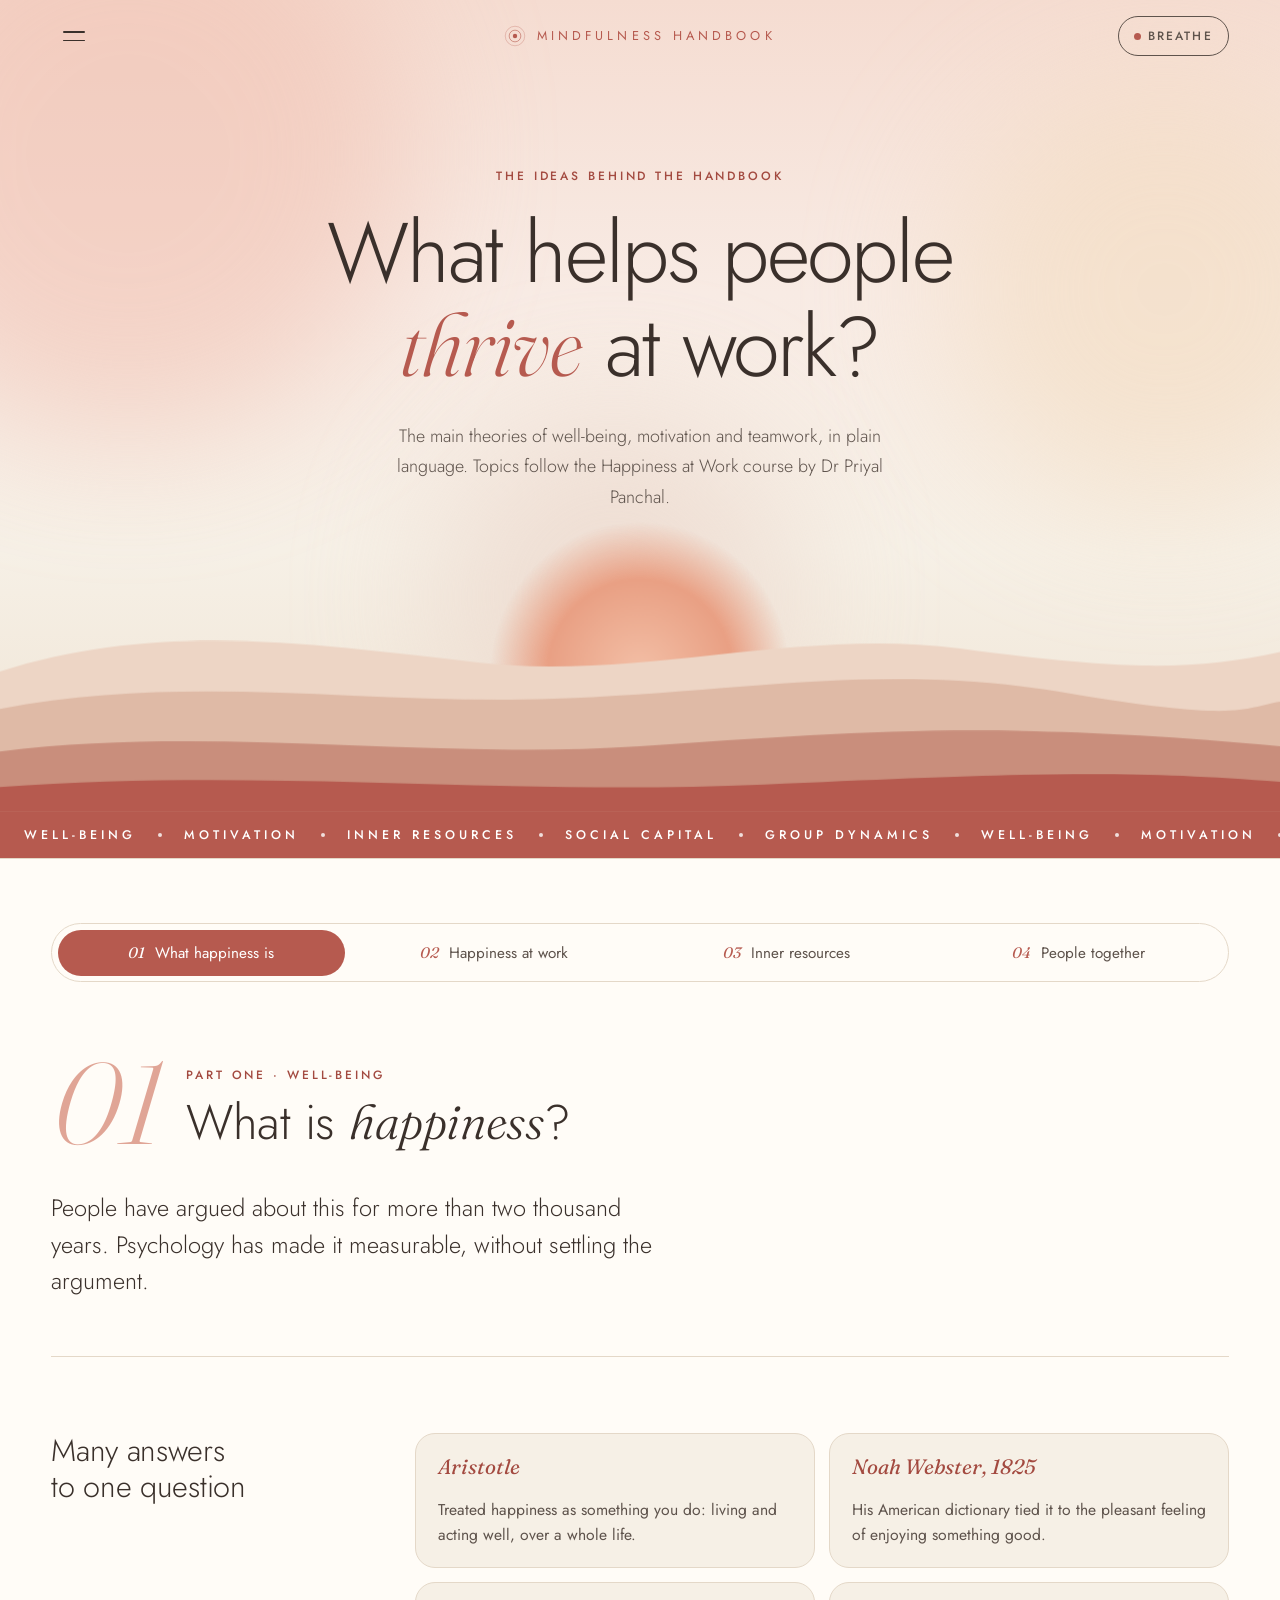
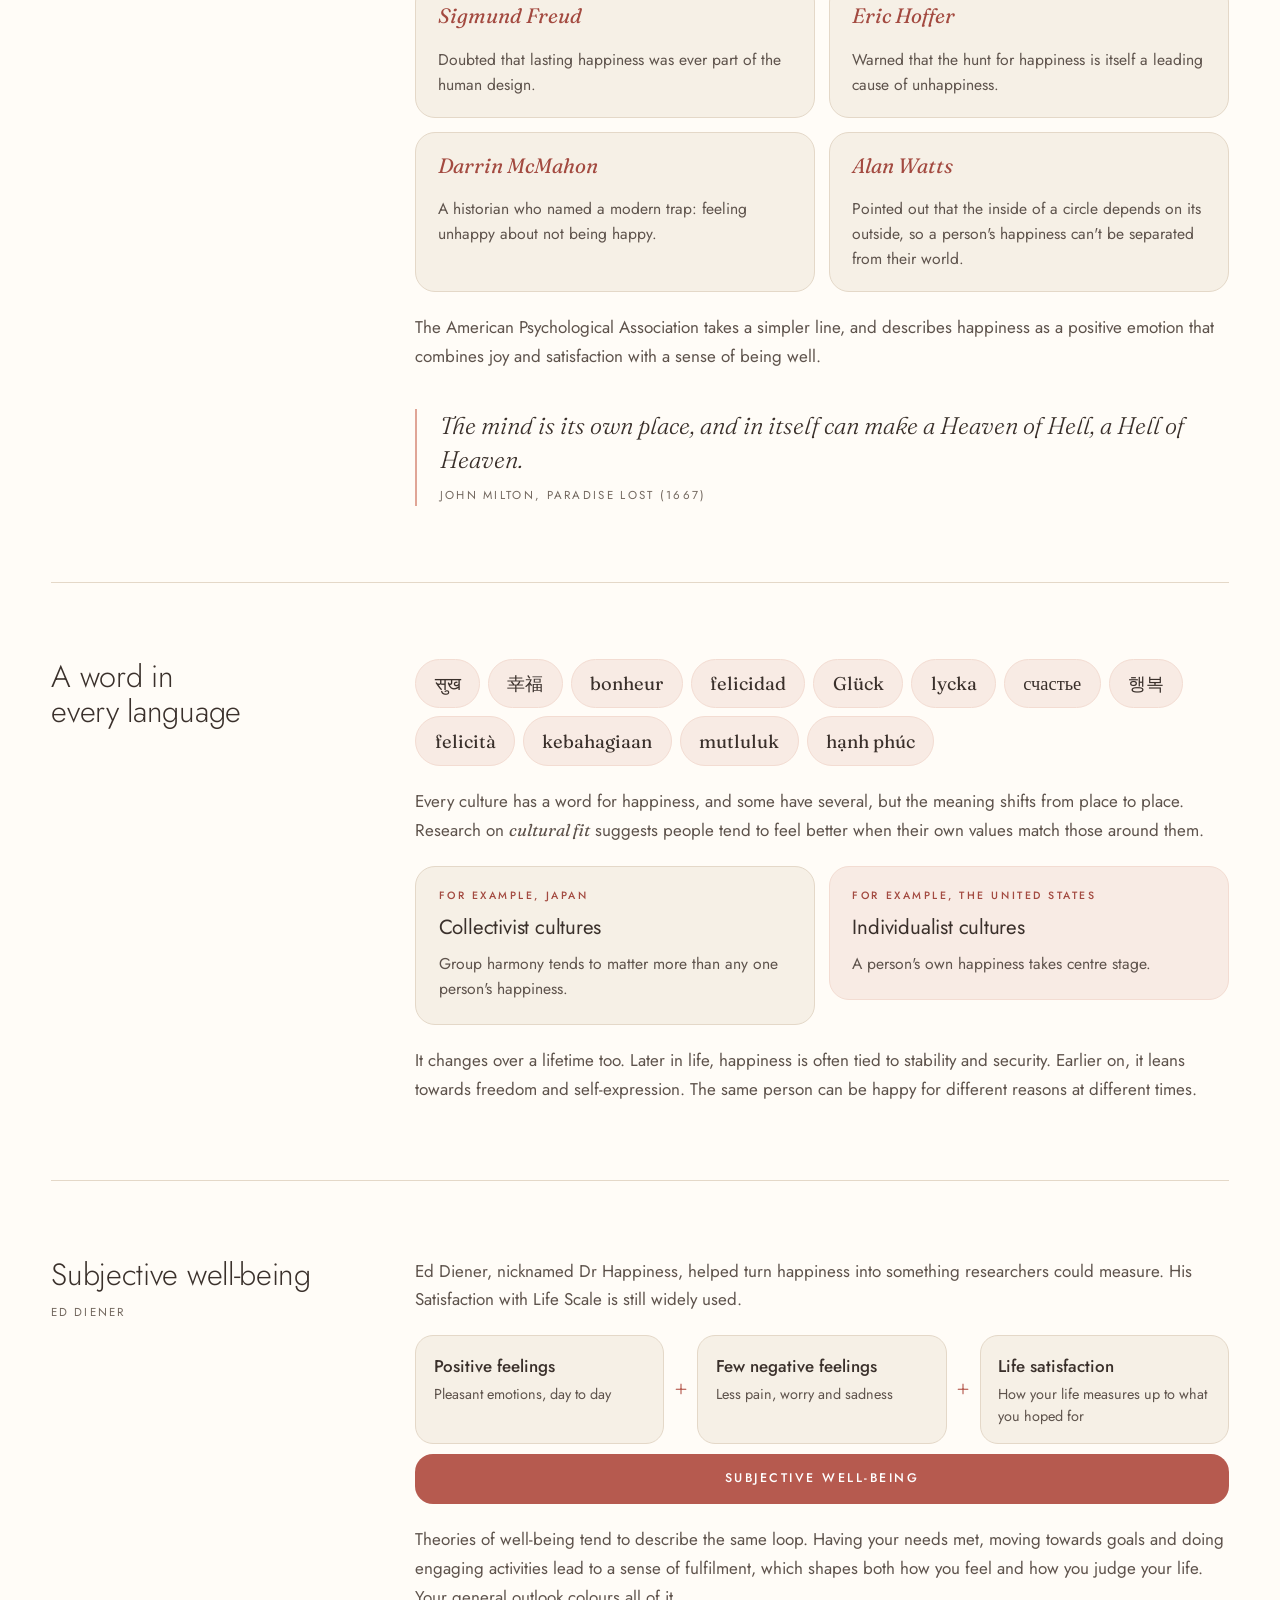
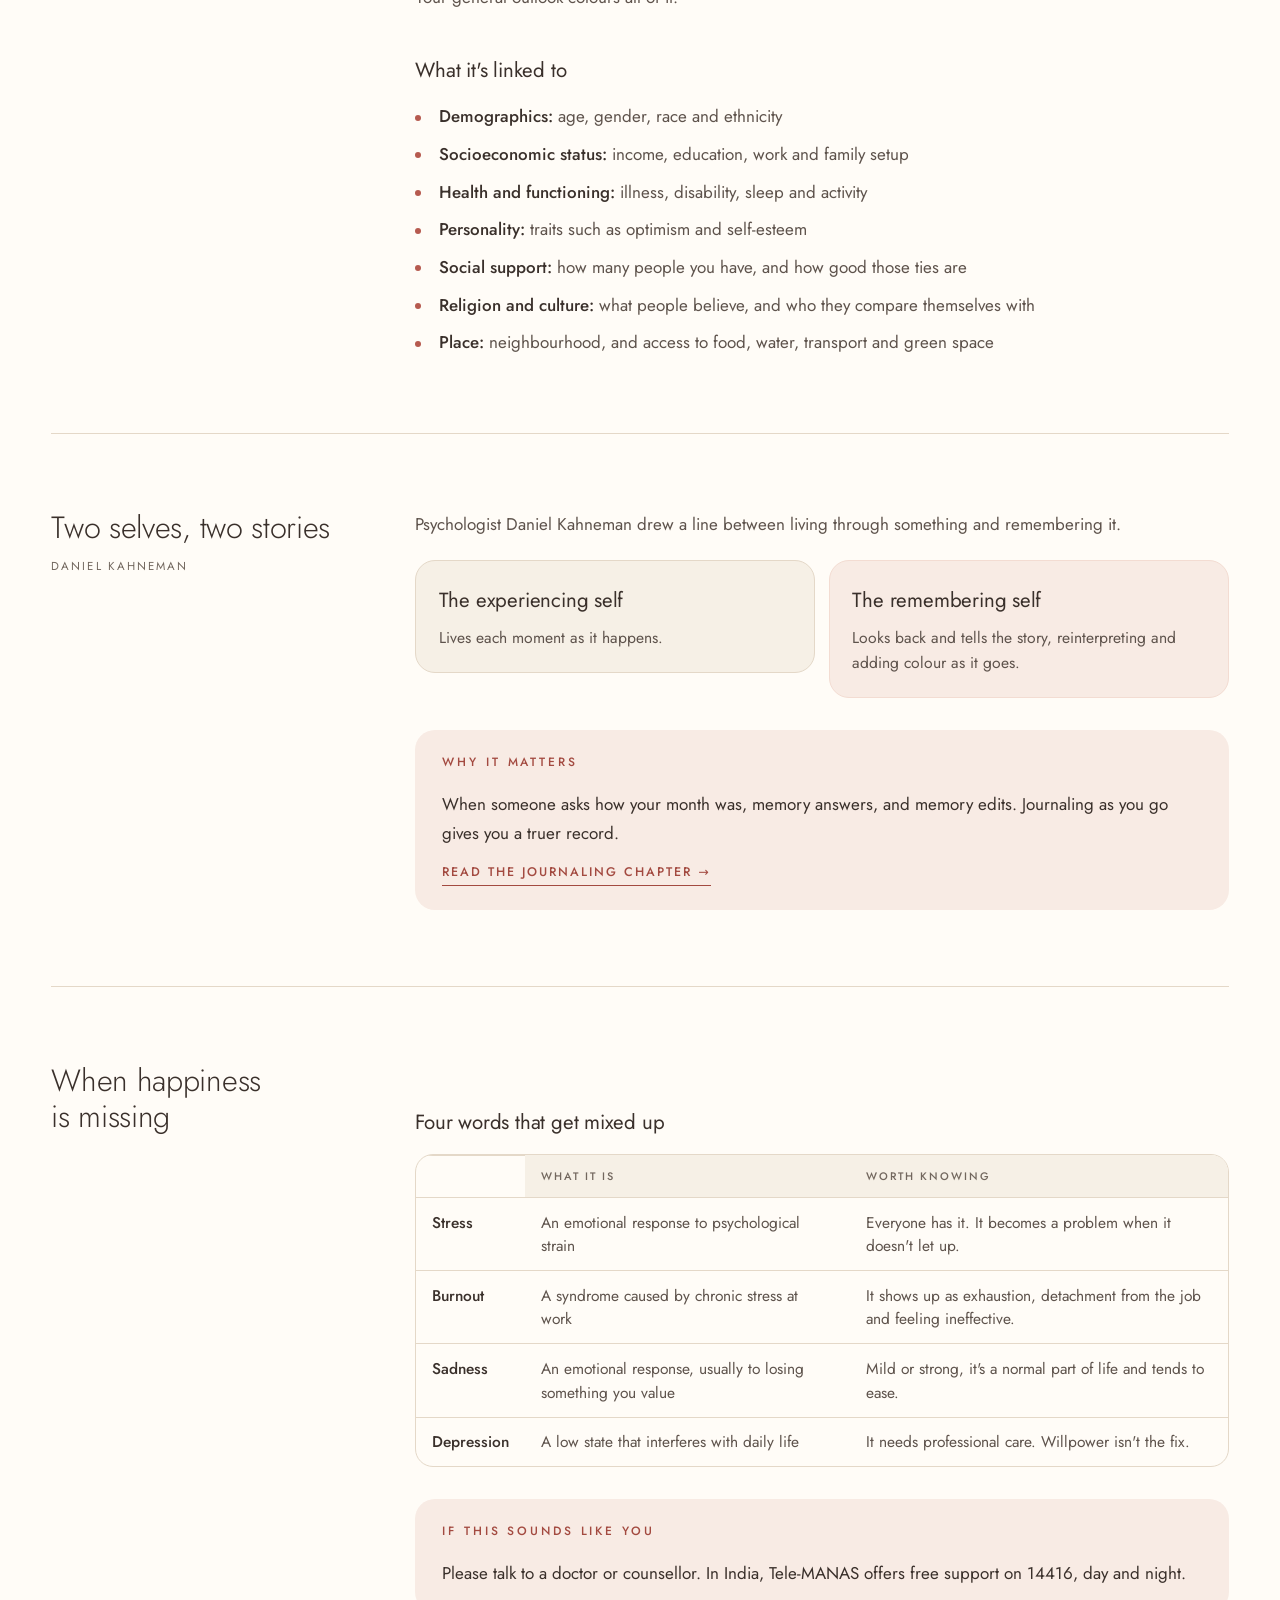
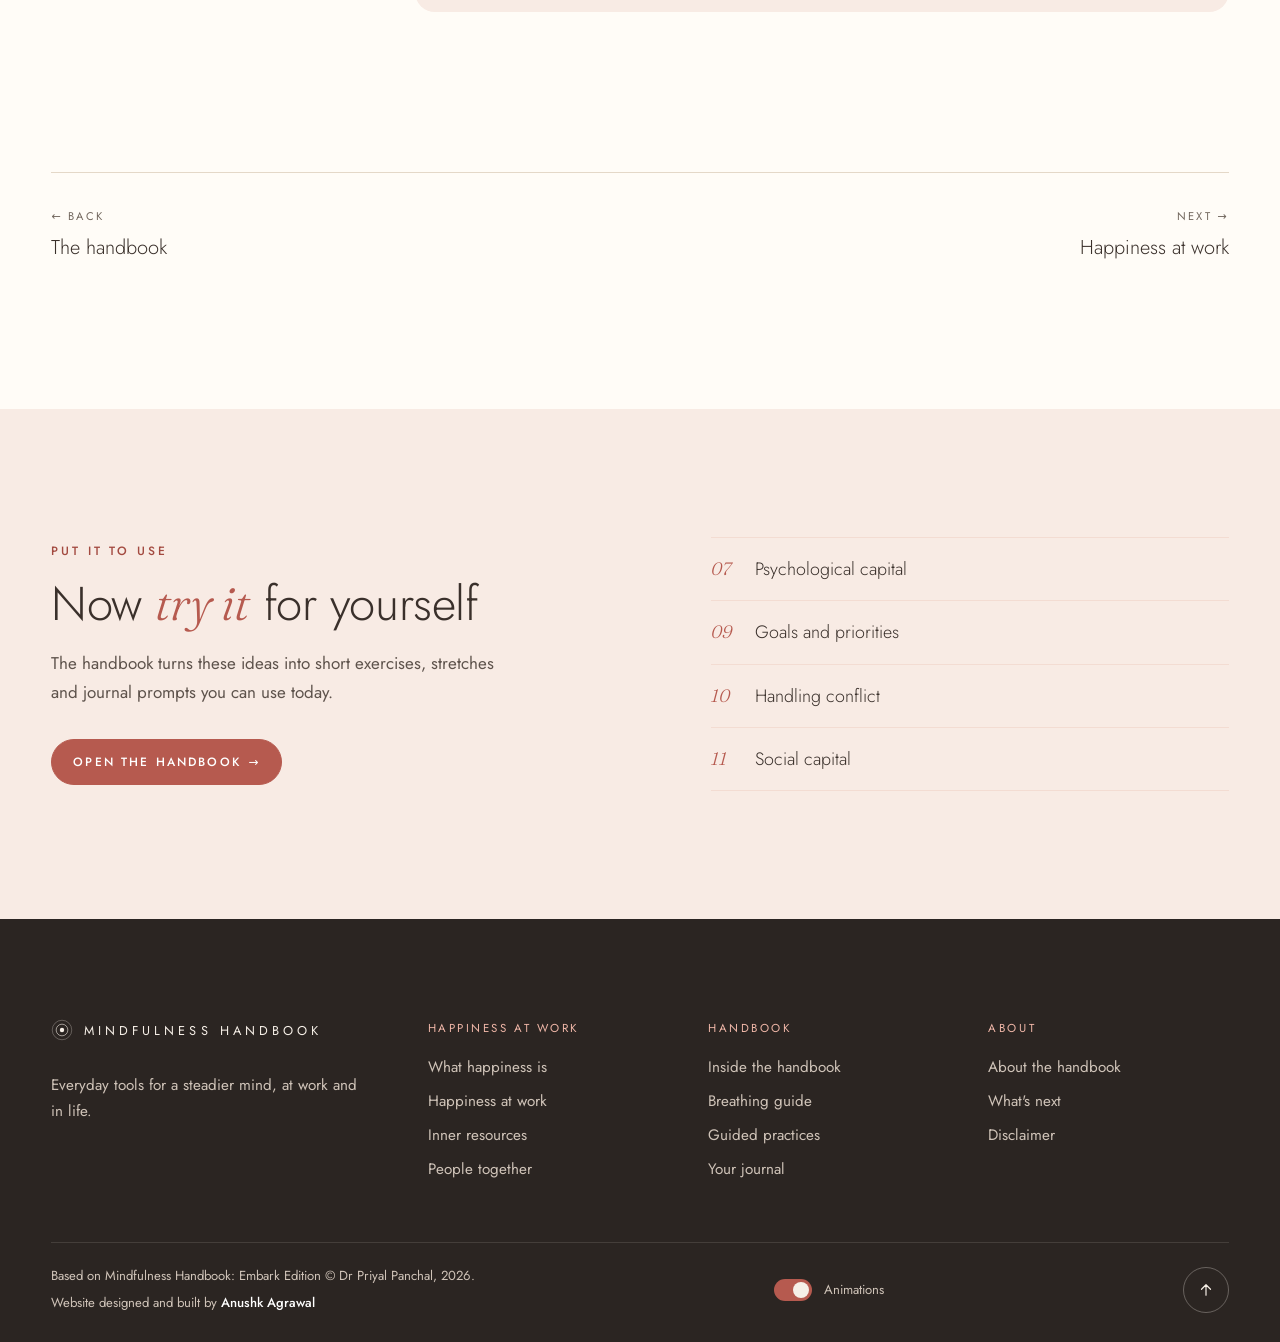
==== happiness-at-work.html @ 66c9a8d8 "Credit the website's builder in the footer Co-Authored-By: Claude Opus 5.5 <noreply@anthropic.com>" ====
<!doctype html>
<html lang="en">
<head>
  <meta charset="utf-8">
  <meta name="viewport" content="width=device-width, initial-scale=1">
  <title>Happiness at Work</title>
  <meta name="description" content="The main theories of well-being, motivation and teamwork, explained in plain language.">
  <meta name="theme-color" content="#f6f0e6">
  <!-- Preview: keep it out of search results. Remove this line at launch. -->
  <meta name="robots" content="noindex">
  <link rel="preconnect" href="https://fonts.googleapis.com">
  <link rel="preconnect" href="https://fonts.gstatic.com" crossorigin>
  <link rel="stylesheet" href="https://fonts.googleapis.com/css2?family=Fraunces:ital,opsz,wght@0,9..144,300..500;1,9..144,300..500&family=Jost:wght@300;400;500&display=swap">
  <link rel="stylesheet" href="css/styles.css?v=5">
  <script>
    /* set before first paint: JS on, and calm mode from the OS setting or the footer switch */
    (function () {
      var d = document.documentElement, pref = null;
      d.classList.add("js");
      if (!d.lang) d.lang = "en";
      try { pref = localStorage.getItem("mindfulness-handbook-motion"); } catch (e) {}
      var osReduce = window.matchMedia && window.matchMedia("(prefers-reduced-motion: reduce)").matches;
      if (pref === "reduced" || (pref !== "full" && osReduce)) d.classList.add("reduce-motion");
    })();
  </script>
</head>
<body>
  <a class="skip-link" href="#main">Skip to content</a>
  <div class="progress" aria-hidden="true"><span data-progress></span></div>

  <!-- ============ Header ============ -->
  <header class="site-header" data-header>
    <button class="icon-btn menu-toggle" type="button" aria-expanded="false" aria-controls="site-menu" aria-label="Open menu" data-menu-toggle>
      <span class="burger" aria-hidden="true"><span></span><span></span></span>
    </button>
    <a class="wordmark" href="index.html">
      <svg class="wordmark__mark" viewBox="0 0 32 32" aria-hidden="true"><circle cx="16" cy="16" r="3.2" fill="currentColor"/><circle cx="16" cy="16" r="8.5" fill="none" stroke="currentColor" stroke-width="1.2" opacity=".7"/><circle cx="16" cy="16" r="14.2" fill="none" stroke="currentColor" stroke-width="1" opacity=".4"/></svg>
      <span data-bind="meta.title">Mindfulness Handbook</span>
    </a>
    <button class="pill pill--sm header-breathe" type="button" data-open-practice="one-minute">
      <span class="dot" aria-hidden="true"></span>Breathe
    </button>
  </header>

  <!-- ============ Full-screen menu ============ -->
  <nav id="site-menu" class="menu" aria-label="Site" data-menu inert>
    <div class="menu__inner">
      <ul class="menu__primary">
        <li style="--i:0"><a href="index.html">The handbook</a></li>
        <li style="--i:1"><a href="index.html#inside">Inside the handbook</a></li>
        <li style="--i:2"><a href="index.html#practice">Practise</a></li>
        <li style="--i:3"><a href="index.html#reflect">Your journal</a></li>
        <li style="--i:4"><a href="#top">Happiness at Work</a></li>
      </ul>
      <div class="menu__side">
        <p class="eyebrow">On this page</p>
        <ol class="menu__chapters" data-menu-chapters></ol>
        <button class="pill pill--solid" type="button" data-open-practice="one-minute">Take one mindful minute</button>
      </div>
    </div>
  </nav>

  <main id="main">
    <!-- ============ Hero ============ -->
    <section class="hero hero--compact" id="top" aria-labelledby="hero-title" data-hero>
      <div class="hero__sky" aria-hidden="true">
        <span class="blob blob--1"></span><span class="blob blob--2"></span><span class="blob blob--3"></span>
      </div>
      <div class="hero__scene" data-hero-scene></div>
      <div class="hero__content">
        <p class="eyebrow hero__eyebrow intro" style="--d:.1s" data-bind="theories.hero.eyebrow">The ideas behind the handbook</p>
        <h1 class="display hero__title" id="hero-title" data-hero-title>What helps people thrive at work?</h1>
        <p class="hero__lead intro" style="--d:.7s" data-bind="theories.hero.lead"></p>
      </div>
    </section>

    <!-- ============ Ticker ============ -->
    <div class="ticker" aria-hidden="true"><div class="ticker__track" data-ticker></div></div>

    <!-- ============ Parts, one at a time ============ -->
    <section class="reader theory" id="read" aria-label="Theories" data-theories>
      <div class="container">
        <nav class="parts" aria-label="Parts of this page" data-parts></nav>
        <div class="theory__stage" data-parts-anchor>
          <article class="chapter" data-part-pane></article>
          <nav class="pager" aria-label="Previous and next part" data-part-pager></nav>
        </div>
      </div>
      <div class="print-chapters" data-print-chapters></div>
    </section>

    <!-- ============ Back to the handbook ============ -->
    <section class="theory-band" aria-labelledby="theory-cta-title">
      <div class="container theory-band__inner">
        <div>
          <p class="eyebrow" data-reveal>Put it to use</p>
          <h2 class="h2" id="theory-cta-title" data-bind-rich="theories.cta.heading" data-reveal style="--i:1"></h2>
          <p data-bind="theories.cta.text" data-reveal style="--i:2"></p>
          <a class="pill pill--solid" href="index.html#chapter-1" data-reveal style="--i:3">Open the handbook <span class="arrow" aria-hidden="true">→</span></a>
        </div>
        <ul class="theory-band__list" data-reveal style="--i:2">
          <li><a href="index.html#chapter-7"><span>07</span>Psychological capital</a></li>
          <li><a href="index.html#chapter-9"><span>09</span>Goals and priorities</a></li>
          <li><a href="index.html#chapter-10"><span>10</span>Handling conflict</a></li>
          <li><a href="index.html#chapter-11"><span>11</span>Social capital</a></li>
        </ul>
      </div>
    </section>
  </main>

  <!-- ============ Footer ============ -->
  <footer class="site-footer">
    <div class="container footer__grid">
      <div class="footer__brand">
        <a class="wordmark wordmark--light" href="index.html">
          <svg class="wordmark__mark" viewBox="0 0 32 32" aria-hidden="true"><circle cx="16" cy="16" r="3.2" fill="currentColor"/><circle cx="16" cy="16" r="8.5" fill="none" stroke="currentColor" stroke-width="1.2" opacity=".7"/><circle cx="16" cy="16" r="14.2" fill="none" stroke="currentColor" stroke-width="1" opacity=".4"/></svg>
          <span data-bind="meta.title">Mindfulness Handbook</span>
        </a>
        <p data-bind="footer.blurb"></p>
      </div>
      <nav aria-label="This page (footer)">
        <p class="footer__title">Happiness at Work</p>
        <ul class="footer__list" data-footer-chapters></ul>
      </nav>
      <nav aria-label="Handbook (footer)">
        <p class="footer__title">Handbook</p>
        <ul class="footer__list">
          <li><a href="index.html#inside">Inside the handbook</a></li>
          <li><a href="index.html#practice">Breathing guide</a></li>
          <li><a href="index.html#practices">Guided practices</a></li>
          <li><a href="index.html#reflect">Your journal</a></li>
        </ul>
      </nav>
      <nav aria-label="About (footer)">
        <p class="footer__title">About</p>
        <ul class="footer__list">
          <li><a href="index.html#about">About the handbook</a></li>
          <li><a href="index.html#feedback">What's next</a></li>
          <li><a href="index.html#disclaimer-title">Disclaimer</a></li>
        </ul>
      </nav>
    </div>
    <div class="container footer__bottom">
      <div class="footer__credits">
        <p data-copyright></p>
        <p data-bind-rich="footer.credit"></p>
      </div>
      <button class="motion-toggle" type="button" role="switch" aria-checked="true" data-motion-toggle>
        <span class="motion-toggle__track" aria-hidden="true"><span></span></span>
        <span>Animations</span>
      </button>
      <a class="icon-btn icon-btn--light" href="#top" aria-label="Back to top">
        <svg viewBox="0 0 24 24" width="18" height="18" aria-hidden="true"><path d="M12 19V5M6 11l6-6 6 6" fill="none" stroke="currentColor" stroke-width="1.6" stroke-linecap="round" stroke-linejoin="round"/></svg>
      </a>
    </div>
  </footer>

  <!-- ============ Guided practice player ============ -->
  <div class="overlay" role="dialog" aria-modal="true" aria-labelledby="ov-title" data-overlay inert>
    <div class="overlay__bg" aria-hidden="true"></div>
    <div class="overlay__top">
      <p class="eyebrow eyebrow--light" data-ov-meta></p>
      <button class="icon-btn icon-btn--light" type="button" aria-label="Close practice" data-ov-close>
        <svg viewBox="0 0 24 24" width="18" height="18" aria-hidden="true"><path d="M6 6l12 12M18 6L6 18" fill="none" stroke="currentColor" stroke-width="1.6" stroke-linecap="round"/></svg>
      </button>
    </div>
    <div class="overlay__center">
      <h2 class="overlay__title" id="ov-title" data-ov-title></h2>
      <div class="ov-orb" aria-hidden="true">
        <svg class="ov-ring" viewBox="0 0 120 120"><circle class="ov-ring__track" cx="60" cy="60" r="56"/><circle class="ov-ring__bar" cx="60" cy="60" r="56" data-ov-ring/></svg>
        <span class="ov-orb__glow"></span>
        <span class="ov-orb__core"></span>
      </div>
      <p class="overlay__step" data-ov-step aria-live="polite"></p>
    </div>
    <div class="overlay__controls">
      <button class="pill pill--light" type="button" data-ov-toggle>Pause</button>
      <button class="pill pill--ghost-light" type="button" data-ov-restart>Restart</button>
      <span class="overlay__time" data-ov-time aria-label="Time remaining">0:00</span>
    </div>
  </div>

  <div class="toast" role="status" aria-live="polite" data-toast></div>

  <script src="js/content.js?v=5"></script>
  <script src="js/theories.js?v=5"></script>
  <script src="js/art.js?v=5"></script>
  <script src="js/app.js?v=5"></script>
</body>
</html>
---- css/styles.css ----
/* ==========================================================================
   MINDFULNESS HANDBOOK — styles
   Design language: warm paper canvas, terracotta accent, light geometric
   sans + italic serif accent words, pill buttons, arch frames, slow motion.
   See DESIGN.md for the full system.
   ========================================================================== */

/* ---------- 1. Tokens ---------- */
:root {
  /* surfaces */
  --paper: #fffcf7;
  --cream: #f6f0e6;
  --cream-2: #efe6d8;
  --blush: #f8ebe4;
  --blush-2: #f3dcd2;
  --rose: #e0a596;

  /* accents */
  --terracotta: #b65a4f;   /* fills, large text, ticker (white text 4.6:1) */
  --terra-ink: #a34a40;    /* small text on cream (5.1:1), deep panels */
  --terra-deep: #8f4038;   /* pressed / hover on solid */
  --clay-light: #f0b7a8;   /* accent on dark surfaces */
  --olive: #6f7a4a;
  --sage: #c5cdb0;
  --sand: #e3cfb4;
  --gold: #d4a55a;

  /* text */
  --ink: #3a302b;          /* headings (11.3:1 on cream) */
  --ink-soft: #5e534c;     /* body (6.6:1 on cream) */
  --muted: #72675e;        /* captions (4.8:1 on cream) */
  --line: #e4d8c8;

  /* dark world */
  --dusk: #3b2f2a;
  --charcoal: #2b2522;
  --on-dark: #f6efe7;
  --on-dark-soft: #cfc3b8;

  /* type */
  --sans: "Jost", ui-sans-serif, system-ui, -apple-system, "Segoe UI", Roboto, sans-serif;
  --serif: "Fraunces", ui-serif, Georgia, "Times New Roman", serif;

  /* motion */
  --ease: cubic-bezier(.22, .61, .36, 1);
  --ease-in-out: cubic-bezier(.65, 0, .35, 1);
  --breath: cubic-bezier(.45, 0, .55, 1);

  /* layout */
  --page-pad: clamp(16px, 4vw, 72px);
  --section-pad: clamp(72px, 10vw, 144px);
  --max: 1240px;
  --header-h: 72px;
  /* safe-area insets: 0 in browsers, set by phone apps that draw under the system bars */
  --safe-top: env(safe-area-inset-top, 0px);
  --safe-bottom: env(safe-area-inset-bottom, 0px);
  --rail-top: calc(var(--header-h) + 20px + var(--safe-top));

  /* shape + depth */
  --r-card: 24px;
  --r-arch: 999px 999px 24px 24px;
  --shadow-soft: 0 1px 2px rgba(58, 48, 43, .05), 0 18px 40px -18px rgba(58, 48, 43, .25);
}

html.header-hidden { --rail-top: calc(20px + var(--safe-top)); }

@media (max-width: 860px) {
  :root { --header-h: 60px; }
}

/* ---------- 2. Base ---------- */
*, *::before, *::after { box-sizing: border-box; }

html {
  scroll-behavior: smooth;
  -webkit-text-size-adjust: 100%;
  text-size-adjust: 100%;
}
@media (prefers-reduced-motion: reduce) {
  html:not(.js) { scroll-behavior: auto; }
}

body {
  margin: 0;
  background: var(--cream);
  color: var(--ink-soft);
  font-family: var(--sans);
  font-size: 1.0625rem;
  line-height: 1.7;
  font-weight: 400;
  -webkit-font-smoothing: antialiased;
  text-rendering: optimizeLegibility;
}

body.menu-open,
body.overlay-open { overflow: hidden; }

/* paints the strip under a phone's status bar (0 tall in browsers) so content never scrolls into it */
body::before {
  content: "";
  position: fixed;
  inset: 0 0 auto;
  z-index: 55;
  height: var(--safe-top);
  background: var(--cream);
  pointer-events: none;
}

[hidden] { display: none !important; } /* so the hidden attribute always beats a component's own display */

img, svg { display: block; max-width: 100%; }
p { margin: 0; }
p + p { margin-top: 1.1em; }

h1, h2, h3, h4 {
  margin: 0;
  color: var(--ink);
  font-weight: 300;
  letter-spacing: -.01em;
  text-wrap: balance;
}

em {
  font-family: var(--serif);
  font-style: italic;
  font-weight: 300;
  letter-spacing: 0;
}

p em, li em { font-weight: 400; }

strong { font-weight: 500; color: var(--ink); }

a { color: inherit; }

::selection { background: var(--blush-2); color: var(--ink); }

:focus-visible {
  outline: 2px solid var(--terracotta);
  outline-offset: 3px;
}

.skip-link {
  position: fixed;
  left: 16px;
  top: -60px;
  z-index: 100;
  padding: .7rem 1.1rem;
  border-radius: 999px;
  background: var(--ink);
  color: var(--paper);
  text-decoration: none;
  transition: top .3s var(--ease);
}
.skip-link:focus { top: 16px; }

.container {
  width: min(var(--max), 100% - 2 * var(--page-pad));
  margin-inline: auto;
}

/* ---------- 3. Type roles ---------- */
.eyebrow {
  margin: 0 0 1.1rem;
  font-size: .75rem;
  font-weight: 500;
  line-height: 1.4;
  letter-spacing: .24em;
  text-transform: uppercase;
  text-wrap: balance;
  color: var(--terra-ink);
}
.eyebrow--light { color: var(--clay-light); }
.eyebrow--onclay { color: #fbe3dc; }

.display {
  font-size: clamp(2.6rem, 6.6vw, 5.9rem);
  line-height: 1.04;
  font-weight: 300;
  letter-spacing: -.025em;
}
.display em { font-size: 1.05em; color: var(--terracotta); }

.h2 {
  font-size: clamp(1.9rem, 3.7vw, 3.15rem);
  line-height: 1.12;
  font-weight: 300;
}
.h2 em { color: var(--terracotta); }
.h2--light { color: var(--on-dark); }
.h2--light em { color: var(--clay-light); }

.script {
  display: block;
  font-family: var(--serif);
  font-style: italic;
  font-weight: 300;
  line-height: 1;
}

.script-line {
  margin-top: 1.6rem !important;
  font-size: 1.35rem;
  color: var(--ink);
}

.section-head {
  max-width: 760px;
  margin: 0 auto clamp(44px, 6vw, 76px);
  text-align: center;
}
.section-head__lead {
  max-width: 56ch;
  margin: 1.3rem auto 0;
}

/* ---------- 4. Buttons ---------- */
.pill {
  display: inline-flex;
  align-items: center;
  justify-content: center;
  gap: .6em;
  min-height: 46px;
  padding: .85em 1.75em;
  border: 1px solid currentColor;
  border-radius: 999px;
  background: transparent;
  color: var(--ink-soft);
  font: 500 .75rem/1 var(--sans);
  letter-spacing: .18em;
  text-transform: uppercase;
  text-decoration: none;
  white-space: nowrap;
  cursor: pointer;
  transition: background-color .4s var(--ease), color .4s var(--ease), border-color .4s var(--ease), transform .4s var(--ease);
}
.pill:hover {
  background: var(--terracotta);
  border-color: var(--terracotta);
  color: #fff;
}
.pill:active { transform: scale(.97); }
.pill .arrow { display: inline-block; transition: transform .4s var(--ease); }
.pill:hover .arrow { transform: translateX(4px); }

.pill--sm { min-height: 40px; padding: .7em 1.25em; }

.pill--solid {
  background: var(--terracotta);
  border-color: var(--terracotta);
  color: #fff;
}
.pill--solid:hover { background: var(--terra-deep); border-color: var(--terra-deep); }

.pill--light { color: var(--on-dark); border-color: rgba(246, 239, 231, .7); }
.pill--light:hover { background: var(--on-dark); border-color: var(--on-dark); color: var(--terra-deep); }

.pill--ghost-light { color: var(--on-dark-soft); border-color: rgba(246, 239, 231, .25); }
.pill--ghost-light:hover { background: rgba(246, 239, 231, .12); border-color: rgba(246, 239, 231, .45); color: var(--on-dark); }

.pill[aria-disabled="true"] { opacity: .55; cursor: default; pointer-events: none; }

.icon-btn {
  display: inline-grid;
  place-items: center;
  width: 46px;
  height: 46px;
  padding: 0;
  border: 1px solid transparent;
  border-radius: 50%;
  background: transparent;
  color: var(--ink);
  cursor: pointer;
  transition: background-color .4s var(--ease), border-color .4s var(--ease), color .4s var(--ease);
}
.icon-btn:hover { border-color: var(--line); background: rgba(255, 252, 247, .6); }
.icon-btn--light { color: var(--on-dark); border-color: rgba(246, 239, 231, .3); }
.icon-btn--light:hover { background: var(--on-dark); color: var(--charcoal); border-color: var(--on-dark); }

.text-btn {
  min-height: 46px;
  padding: 0 .6rem;
  border: 0;
  background: none;
  color: var(--muted);
  font: 400 .9rem/1 var(--sans);
  text-decoration: underline;
  text-underline-offset: 4px;
  cursor: pointer;
}
.text-btn:hover { color: var(--terra-ink); }
.text-btn.is-armed { color: var(--terra-ink); font-weight: 500; text-decoration: underline; text-underline-offset: 4px; }

.text-link {
  display: inline-block;
  margin-top: .9rem;
  color: var(--terra-ink);
  font-size: .78rem;
  font-weight: 500;
  letter-spacing: .16em;
  text-transform: uppercase;
  text-decoration: none;
  border-bottom: 1px solid currentColor;
  padding-bottom: 2px;
}

/* ---------- 5. Progress + header ---------- */
.progress {
  position: fixed;
  inset: 0 0 auto;
  z-index: 60;
  height: 2px;
  pointer-events: none;
}
.progress span {
  display: block;
  height: 100%;
  background: var(--terracotta);
  transform: scaleX(0);
  transform-origin: left;
}

.site-header {
  position: fixed;
  inset: 0 0 auto;
  z-index: 50;
  height: calc(var(--header-h) + var(--safe-top));
  display: grid;
  grid-template-columns: 1fr auto 1fr;
  align-items: center;
  padding: var(--safe-top) var(--page-pad) 0;
  transition: background-color .5s var(--ease), box-shadow .5s var(--ease), transform .6s var(--ease);
}
.site-header.is-scrolled {
  background: rgba(246, 240, 230, .86);
  -webkit-backdrop-filter: saturate(1.2) blur(14px);
  backdrop-filter: saturate(1.2) blur(14px);
  box-shadow: 0 1px 0 var(--line);
}
.site-header.is-hidden { transform: translateY(-100%); }
body.menu-open .site-header { background: transparent; box-shadow: none; transform: none; }
.site-header > :first-child { justify-self: start; }
.site-header > :last-child { justify-self: end; }

.burger { position: relative; display: block; width: 22px; height: 10px; }
.burger span {
  position: absolute;
  left: 0;
  width: 100%;
  height: 1.5px;
  border-radius: 2px;
  background: currentColor;
  transition: transform .5s var(--ease), top .5s var(--ease);
}
.burger span:first-child { top: 0; }
.burger span:last-child { top: 8.5px; }
body.menu-open .burger span:first-child { top: 4.25px; transform: rotate(45deg); }
body.menu-open .burger span:last-child { top: 4.25px; transform: rotate(-45deg); }

.wordmark {
  display: inline-flex;
  align-items: center;
  gap: .65rem;
  color: var(--terracotta);
  font-size: .8rem;
  font-weight: 400;
  letter-spacing: .32em;
  text-transform: uppercase;
  text-decoration: none;
  white-space: nowrap;
}
.wordmark__mark { width: 22px; height: 22px; transition: transform 1.2s var(--ease); }
.wordmark:hover .wordmark__mark { transform: rotate(90deg) scale(1.08); }
.wordmark--light { color: var(--on-dark); }

.header-breathe .dot {
  width: 7px;
  height: 7px;
  border-radius: 50%;
  background: var(--terracotta);
  animation: dotBreath 6s var(--breath) infinite;
}
.header-breathe:hover .dot { background: #fff; }
@keyframes dotBreath {
  0%, 100% { transform: scale(.7); opacity: .6; }
  40% { transform: scale(1.25); opacity: 1; }
}

/* ---------- 6. Menu ---------- */
.menu {
  position: fixed;
  inset: 0;
  z-index: 45;
  display: grid;
  place-items: center;
  padding: calc(var(--header-h) + 24px + var(--safe-top)) var(--page-pad) calc(48px + var(--safe-bottom));
  overflow-y: auto;
  background:
    radial-gradient(900px 600px at 85% 10%, var(--blush) 0%, transparent 60%),
    var(--cream);
  opacity: 0;
  visibility: hidden;
  transition: opacity .55s var(--ease), visibility .55s;
}
.menu.is-open { opacity: 1; visibility: visible; }

.menu__inner {
  width: min(1100px, 100%);
  display: grid;
  grid-template-columns: 1.3fr 1fr;
  gap: clamp(32px, 6vw, 96px);
  align-items: start;
}
.menu__primary { list-style: none; margin: 0; padding: 0; }
.menu__primary a {
  display: inline-block;
  padding: .12em 0;
  color: var(--ink);
  font-size: clamp(2rem, 4.6vw, 3.4rem);
  font-weight: 300;
  line-height: 1.2;
  text-decoration: none;
  opacity: 0;
  transform: translateY(26px);
  transition: transform .8s var(--ease), opacity .8s var(--ease), color .3s var(--ease);
  transition-delay: calc(var(--i) * 60ms + 120ms), calc(var(--i) * 60ms + 120ms), 0s;
}
.menu.is-open .menu__primary a { opacity: 1; transform: none; }
.menu__primary a:hover { color: var(--terracotta); }

.menu__side { padding-top: 1rem; }
.menu__chapters {
  margin: 0 0 2rem;
  padding: 0;
  list-style: none;
  counter-reset: ch;
}
.menu__chapters li { counter-increment: ch; border-bottom: 1px solid var(--line); }
.menu__chapters a {
  display: flex;
  gap: 1rem;
  padding: .85rem 0;
  color: var(--ink-soft);
  text-decoration: none;
  transition: color .3s, padding-left .5s var(--ease);
}
.menu__chapters a::before {
  content: counter(ch, decimal-leading-zero);
  font-family: var(--serif);
  font-style: italic;
  color: var(--terracotta);
}
.menu__chapters a:hover { color: var(--ink); padding-left: .4rem; }

/* ---------- 7. Hero ---------- */
.hero {
  position: relative;
  isolation: isolate;
  min-height: 100svh;
  display: grid;
  place-items: center;
  padding: calc(var(--header-h) + 32px) var(--page-pad) clamp(150px, 24vh, 240px);
  overflow: hidden;
  text-align: center;
  background: linear-gradient(180deg, #f5dcd1 0%, #f8ebe4 36%, #f6f0e6 68%, #efe3d3 100%);
}

.hero__sky { position: absolute; inset: 0; z-index: -2; pointer-events: none; }
.blob {
  position: absolute;
  border-radius: 50%;
  filter: blur(70px);
  opacity: .6;
  animation: drift 24s var(--ease-in-out) infinite alternate;
}
.blob--1 { width: 44vw; height: 44vw; left: -12vw; top: -10vw; background: #f1c2b3; }
.blob--2 { width: 34vw; height: 34vw; right: -8vw; top: 8vh; background: #f3dcc0; animation-duration: 30s; }
.blob--3 { width: 28vw; height: 28vw; left: 34vw; bottom: 4vh; background: #ead3c8; animation-duration: 36s; }
@keyframes drift {
  to { transform: translate3d(4vw, 3vh, 0) scale(1.1); }
}

.hero__scene {
  position: absolute;
  inset: auto 0 0;
  z-index: -1;
  height: min(48vh, 430px);
  pointer-events: none;
}
.hero-scene { width: 100%; height: 100%; }
.hs-sun { animation: sunrise 3s var(--ease) .2s both; }
.hs-hill { transform: translate3d(0, calc(var(--hero-shift, 0) * var(--k) * 1px), 0); }
.hs-hill--1 { --k: .10; }
.hs-hill--2 { --k: .16; }
.hs-hill--3 { --k: .22; }
.hs-hill--4 { --k: 0; }
@keyframes sunrise {
  from { transform: translateY(110px); opacity: 0; }
}

.hero__content {
  position: relative;
  max-width: 980px;
  transform: translate3d(0, calc(var(--hero-shift, 0) * .28px), 0);
  opacity: calc(1 - var(--hero-shift, 0) / 700);
}
.hero__eyebrow { margin-bottom: 1.6rem; }
.hero__title .line {
  display: block;
  overflow: hidden;
  padding: 0 .06em .1em;
  margin-bottom: -.1em;
}
.hero__title .line > span {
  display: inline-block;
  transform: translateY(108%);
  animation: rise 1.25s var(--ease) forwards;
  animation-delay: calc(.25s + var(--i) * .14s);
}
@keyframes rise { to { transform: none; } }

.hero__lead {
  max-width: 54ch;
  margin: 1.8rem auto 0;
  color: var(--ink-soft);
  font-size: clamp(1.05rem, 1.4vw, 1.2rem);
  font-weight: 300;
}

.intro {
  opacity: 0;
  transform: translateY(16px);
  animation: fadeUp 1.1s var(--ease) forwards;
  animation-delay: var(--d, 0s);
}
@keyframes fadeUp { to { opacity: 1; transform: none; } }

.breath-btn {
  display: inline-flex;
  flex-direction: column;
  align-items: center;
  gap: 1.1rem;
  margin-top: 2.6rem;
  padding: 0;
  border: 0;
  background: none;
  color: var(--ink);
  font: 500 .72rem/1.3 var(--sans);
  letter-spacing: .26em;
  text-transform: uppercase;
  cursor: pointer;
}
.breath-btn__orb {
  position: relative;
  display: grid;
  place-items: center;
  width: 78px;
  height: 78px;
  border-radius: 50%;
  color: var(--terracotta);
  background: rgba(255, 252, 247, .6);
  border: 1px solid rgba(182, 90, 79, .45);
  -webkit-backdrop-filter: blur(6px);
  backdrop-filter: blur(6px);
  transition: transform .6s var(--ease), background-color .6s var(--ease), color .6s var(--ease);
}
.breath-btn__orb svg { margin-left: 3px; }
.breath-btn__orb .ring {
  position: absolute;
  inset: -1px;
  border: 1px solid var(--terracotta);
  border-radius: 50%;
  opacity: 0;
  animation: pulse 3.9s var(--ease) infinite;
}
.breath-btn__orb .ring:nth-child(2) { animation-delay: 1.3s; }
.breath-btn__orb .ring:nth-child(3) { animation-delay: 2.6s; }
@keyframes pulse {
  0% { transform: scale(1); opacity: .65; }
  100% { transform: scale(2.2); opacity: 0; }
}
.breath-btn:hover .breath-btn__orb { transform: scale(1.07); background: var(--terracotta); color: #fff; }

.scroll-cue {
  position: absolute;
  left: 50%;
  bottom: 18px;
  width: 44px;
  height: 52px;
  translate: -50% 0;
  display: grid;
  justify-items: center;
}
.scroll-cue span {
  position: relative;
  width: 1px;
  height: 40px;
  background: rgba(255, 252, 247, .45);
  overflow: hidden;
}
.scroll-cue span::after {
  content: "";
  position: absolute;
  left: 0;
  top: -40%;
  width: 1px;
  height: 40%;
  background: #fff;
  animation: cue 2.4s var(--ease-in-out) infinite;
}
@keyframes cue { to { top: 100%; } }

/* ---------- 8. Ticker ---------- */
.ticker {
  position: relative;
  display: flex;
  align-items: center;
  height: 46px;
  overflow: hidden;
  background: var(--terracotta);
  color: #fff;
}
.ticker__track {
  display: flex;
  width: max-content;
  animation: marquee 42s linear infinite;
}
.ticker:hover .ticker__track { animation-play-state: paused; }
.ticker__group { display: flex; flex-shrink: 0; }
.ticker span {
  position: relative;
  flex-shrink: 0;
  padding: 0 24px;
  font-size: .78rem;
  font-weight: 500;
  letter-spacing: .32em;
  text-transform: uppercase;
  white-space: nowrap;
}
.ticker span::after {
  content: "";
  position: absolute;
  top: 50%;
  right: -2px;
  width: 4px;
  height: 4px;
  border-radius: 50%;
  background: currentColor;
  opacity: .8;
  transform: translateY(-50%);
}
@keyframes marquee { to { transform: translateX(-50%); } }

/* ---------- 9. Grain + generated art ---------- */
.grain { position: relative; }
.grain::after {
  content: "";
  position: absolute;
  inset: 0;
  z-index: 2;
  pointer-events: none;
  opacity: .22;
  mix-blend-mode: multiply;
  background-image: url("data:image/svg+xml;utf8,<svg xmlns='http://www.w3.org/2000/svg' width='180' height='180'><filter id='n'><feTurbulence type='fractalNoise' baseFrequency='.85' numOctaves='2' stitchTiles='stitch'/><feColorMatrix values='0 0 0 0 0.2  0 0 0 0 0.16  0 0 0 0 0.14  0 0 0 .55 0'/></filter><rect width='100%25' height='100%25' filter='url(%23n)'/></svg>");
}

.art { width: 100%; height: 100%; }
.art * { transform-box: view-box; }

/* hover choreography — each illustration "breathes" a little */
.a-rings { transform-origin: 200px 300px; transition: transform 1.6s var(--ease); }
.a-pebble { transform-origin: 200px 300px; transition: transform 1.2s var(--ease); }
.a-w { transition: transform 1.8s var(--ease); }
.a-sun { transition: transform 1.6s var(--ease); }
.a-top { transition: transform 1.2s var(--ease); }
.a-c { transition: transform 2s var(--ease); }
.a-leaf { transform-origin: 200px 430px; transition: transform 1.6s var(--ease); }
.a-refs { transform-origin: 200px 340px; transition: transform 1.6s var(--ease); }
.a-trail { transition: stroke-dashoffset 2.4s var(--ease); }
.a-moon { transition: transform 1.8s var(--ease); }
.a-star { animation: twinkle 3.6s var(--ease-in-out) infinite; animation-delay: var(--d, 0s); }
.a-arches { transform-origin: 200px 500px; transition: transform 1.6s var(--ease); }
.a-pane { transform-origin: 126px 170px; transition: transform 1.4s var(--ease); }
.a-span { transition: transform 1.6s var(--ease); }
.a-node { transition: transform 1.4s var(--ease); }
.a-page { transform-origin: 200px 310px; transition: transform 1.6s var(--ease); }
@keyframes twinkle { 50% { opacity: .35; } }

.has-art:hover .a-rings { transform: scale(1.12); }
.has-art:hover .a-pebble { transform: scale(.8); }
.has-art:hover .a-w1 { transform: translateX(-46px); }
.has-art:hover .a-w2 { transform: translateX(36px); }
.has-art:hover .a-w3 { transform: translateX(-28px); }
.has-art:hover .a-w4 { transform: translateX(22px); }
.has-art:hover .a-sun { transform: translateY(-18px); }
.has-art:hover .a-top { transform: translateY(-9px); }
.has-art:hover .a-c1 { transform: translateX(26px); }
.has-art:hover .a-c2 { transform: translateX(-22px); }
.has-art:hover .a-c3 { transform: translateX(18px); }
.has-art:hover .a-leaf { transform: rotate(9deg); }
.has-art:hover .a-refs { transform: scaleX(1.18); }
.has-art:hover .a-trail { stroke-dashoffset: -120; }
.has-art:hover .a-moon { transform: translate(-8px, -6px); }
.has-art:hover .a-arches { transform: scale(1.04); }
.has-art:hover .a-pane { transform: scale(1.08); }
.has-art:hover .a-span--l { transform: translateX(8px); }
.has-art:hover .a-span--r { transform: translateX(-8px); }
.has-art:hover .a-node { transform: scale(1.22); }
.has-art:hover .a-page { transform: scaleX(.84); }

/* ---------- 10. Welcome (split) ---------- */
.welcome {
  display: grid;
  grid-template-columns: 1fr 1fr;
  background: var(--blush);
}
.welcome__media {
  position: relative;
  min-height: clamp(440px, 58vw, 780px);
  overflow: hidden;
}
.welcome__art { position: absolute; inset: 0; }
.welcome__art .art { position: absolute; inset: 0; }
.welcome__media::before {
  content: "";
  position: absolute;
  inset: 0;
  z-index: 1;
  background: linear-gradient(to top, rgba(43, 37, 34, .5) 0%, rgba(43, 37, 34, 0) 45%);
}
.welcome__overlay {
  position: absolute;
  z-index: 3;
  left: clamp(24px, 4vw, 56px);
  bottom: clamp(28px, 4vw, 60px);
  margin: 0;
  color: #fff;
}
.welcome__overlay .script { font-size: clamp(2.1rem, 3.6vw, 3.2rem); }
.welcome__overlay-large {
  display: block;
  font-size: clamp(2.1rem, 3.6vw, 3.2rem);
  font-weight: 300;
  line-height: 1.1;
}
.welcome__body {
  align-self: center;
  max-width: 660px;
  padding: var(--section-pad) var(--page-pad);
}
.welcome__body .h2 { font-size: clamp(1.7rem, 2.7vw, 2.4rem); line-height: 1.22; }
.welcome__text { margin-top: 1.8rem; }
.welcome__body .pill { margin-top: 2.2rem; }

/* ---------- 11. Inside: stats + chapter grid ---------- */
.inside {
  padding: var(--section-pad) 0;
  background:
    radial-gradient(1100px 620px at 50% 0%, var(--blush) 0%, rgba(248, 235, 228, 0) 62%),
    var(--cream);
}

.stats {
  display: flex;
  justify-content: center;
  gap: clamp(14px, 4vw, 48px);
  margin: 0 0 clamp(56px, 7vw, 96px);
  padding: 0;
  list-style: none;
}
.stat {
  display: grid;
  place-content: center;
  width: clamp(104px, 12vw, 142px);
  aspect-ratio: 1;
  border: 1px solid var(--line);
  border-radius: 50%;
  background: var(--paper);
  text-align: center;
}
.stat strong {
  display: block;
  font-family: var(--serif);
  font-style: italic;
  font-weight: 300;
  font-size: clamp(2rem, 3.2vw, 2.7rem);
  line-height: 1;
  color: var(--terracotta);
}
.stat span {
  margin-top: .45rem;
  padding: 0 .6rem;
  font-size: .66rem;
  line-height: 1.3;
  letter-spacing: .18em;
  text-transform: uppercase;
  color: var(--muted);
}

.chapter-grid {
  display: grid;
  grid-template-columns: repeat(3, minmax(0, 1fr));
  gap: clamp(40px, 5vw, 64px) clamp(18px, 2.6vw, 36px);
  margin: 0;
  padding: 0;
  list-style: none;
}
.ch-card a {
  display: flex;
  flex-direction: column;
  align-items: center;
  height: 100%;
  color: inherit;
  text-align: center;
  text-decoration: none;
}
.ch-card__art {
  position: relative;
  width: 100%;
  aspect-ratio: 1;
  border-radius: var(--r-arch);
  overflow: hidden;
  isolation: isolate;
  transform: translateZ(0);
  box-shadow: 0 1px 0 rgba(58, 48, 43, .04);
}
.ch-card__art .art { transition: transform 1.4s var(--ease); }
.ch-card a:hover .ch-card__art .art { transform: scale(1.045); }
.ch-card__eyebrow {
  margin-top: 1.5rem;
  font-size: .7rem;
  letter-spacing: .22em;
  text-transform: uppercase;
  color: var(--muted);
}
.ch-card__title {
  margin-top: .55rem;
  font-size: .98rem;
  font-weight: 500;
  line-height: 1.45;
  letter-spacing: .15em;
  text-transform: uppercase;
  color: var(--terra-ink);
}
.ch-card__summary {
  max-width: 34ch;
  margin: .75rem auto 1.4rem;
  font-size: .96rem;
  line-height: 1.65;
  color: var(--ink-soft);
}
.ch-card .pill { margin-top: auto; }
.ch-card a:hover .pill { background: var(--terracotta); border-color: var(--terracotta); color: #fff; }
.ch-card a:hover .pill .arrow { transform: translateX(4px); }

/* ---------- 12. Reader ---------- */
.reader {
  padding: var(--section-pad) 0;
  background: var(--paper);
  border-top: 1px solid var(--line);
  overflow-x: clip; /* page turns slide chapters sideways; keep that inside the band (clip keeps the rail sticky) */
}
.reader__layout {
  display: grid;
  grid-template-columns: 270px minmax(0, 1fr);
  gap: clamp(32px, 7vw, 110px);
  align-items: start;
}
.reader__rail {
  position: sticky;
  top: var(--rail-top);
  max-height: calc(100vh - var(--rail-top) - 16px);
  overflow-y: auto;
  scrollbar-width: thin;
  transition: top .6s var(--ease);
}
.rail-group {
  padding: 1.1rem 0 .35rem 1.3rem;
  font-size: .68rem;
  font-weight: 500;
  letter-spacing: .2em;
  text-transform: uppercase;
  color: var(--terra-ink);
}
.rail-group:first-child { padding-top: .2rem; }
.reader__rail ol {
  margin: 0;
  padding: 0;
  list-style: none;
  border-left: 1px solid var(--line);
}
.rail-btn {
  position: relative;
  display: flex;
  gap: .9rem;
  width: 100%;
  min-height: 46px;
  padding: .65rem 0 .65rem 1.3rem;
  border: 0;
  background: none;
  color: var(--muted);
  font: 400 .95rem/1.4 var(--sans);
  text-align: left;
  cursor: pointer;
  transition: color .35s var(--ease);
}
.rail-btn::before {
  content: "";
  position: absolute;
  top: 0;
  bottom: 0;
  left: -1px;
  width: 2px;
  background: var(--terracotta);
  transform: scaleY(0);
  transform-origin: top;
  transition: transform .6s var(--ease);
}
.rail-btn:hover { color: var(--ink); }
.rail-btn[aria-current="true"] { color: var(--ink); }
.rail-btn[aria-current="true"]::before { transform: scaleY(1); }
.rail-btn__num { min-width: 1.6em; font-family: var(--serif); font-style: italic; color: var(--terracotta); }

.reader__stage { max-width: 740px; min-width: 0; }
.reader__meta {
  display: flex;
  align-items: center;
  gap: 1rem;
  margin-bottom: 2.4rem;
  font-size: .7rem;
  letter-spacing: .2em;
  text-transform: uppercase;
  color: var(--muted);
}
.reader__bar { flex: 1; height: 2px; overflow: hidden; border-radius: 2px; background: var(--line); }
.reader__bar span {
  display: block;
  height: 100%;
  background: var(--terracotta);
  transform: scaleX(0);
  transform-origin: left;
  transition: transform .9s var(--ease);
}

.chapter { perspective: 1600px; }
.chapter__inner {
  transform-origin: left center;
  transition: opacity .45s var(--ease), transform .7s var(--ease), filter .45s var(--ease);
}
.chapter__inner.is-out-next { opacity: 0; transform: translateX(-30px) rotateY(7deg); filter: blur(3px); }
.chapter__inner.is-out-prev { opacity: 0; transform: translateX(30px) rotateY(-7deg); filter: blur(3px); transform-origin: right center; }
.chapter__inner.is-in-next { opacity: 0; transform: translateX(34px) rotateY(-5deg); filter: blur(3px); transition: none; }
.chapter__inner.is-in-prev { opacity: 0; transform: translateX(-34px) rotateY(5deg); filter: blur(3px); transition: none; }

.chapter__head {
  display: grid;
  grid-template-columns: auto minmax(0, 1fr);
  gap: 0 1.5rem;
  align-items: end;
  margin-bottom: 2.6rem;
}
.chapter__numeral {
  font-family: var(--serif);
  font-style: italic;
  font-weight: 300;
  font-size: clamp(4.5rem, 9vw, 7.6rem);
  line-height: .78;
  color: var(--rose);
}
.chapter__head .eyebrow { margin-bottom: .7rem; }
.chapter__title {
  font-size: clamp(2rem, 3.8vw, 3.05rem);
  line-height: 1.08;
  font-weight: 300;
}
.chapter__title:focus { outline: none; }

.chapter__body > * + * { margin-top: 1.3rem; }
.chapter__body .lead {
  color: var(--ink);
  font-size: clamp(1.22rem, 1.9vw, 1.48rem);
  font-weight: 300;
  line-height: 1.55;
}
.chapter__body h4 {
  margin-top: 2.6rem;
  font-size: 1.28rem;
  font-weight: 400;
}
.chapter__body h4 + * { margin-top: .9rem; }

.dots { margin: 0; padding: 0; list-style: none; }
.dots li { position: relative; padding-left: 1.5rem; }
.dots li + li { margin-top: .55rem; }
.dots li::before {
  content: "";
  position: absolute;
  left: 0;
  top: .72em;
  width: 6px;
  height: 6px;
  border-radius: 50%;
  background: var(--terracotta);
}

.callout {
  margin-top: 2rem !important;
  padding: 1.5rem 1.7rem;
  border-radius: 20px;
  background: var(--blush);
}
.callout .eyebrow { margin-bottom: .55rem; }
.callout p:not(.eyebrow) { color: var(--ink); }

.practice-box {
  margin-top: 2.2rem !important;
  padding: clamp(1.5rem, 3vw, 2.3rem);
  border: 1px solid var(--line);
  border-radius: var(--r-card);
  background: var(--cream);
}
.practice-box ol { margin: 1rem 0 0; padding: 0; list-style: none; counter-reset: step; }
.practice-box li {
  position: relative;
  min-height: 2rem;
  padding-left: 3rem;
  counter-increment: step;
}
.practice-box li + li { margin-top: .9rem; }
.practice-box li::before {
  content: counter(step);
  position: absolute;
  left: 0;
  top: -.05em;
  display: grid;
  place-items: center;
  width: 2rem;
  height: 2rem;
  border: 1px solid var(--terracotta);
  border-radius: 50%;
  color: var(--terracotta);
  font-family: var(--serif);
  font-style: italic;
  font-size: .95rem;
}
.practice-box .pill { margin-top: 1.6rem; }

.pull {
  margin: 2.4rem 0 0;
  padding-left: 1.4rem;
  border-left: 2px solid var(--rose);
}
.pull p { font-family: var(--serif); font-style: italic; font-weight: 300; font-size: 1.5rem; line-height: 1.4; color: var(--ink); }
.pull footer { margin-top: .6rem; font-size: .72rem; letter-spacing: .2em; text-transform: uppercase; color: var(--muted); }

/* prompts — shared by chapters and the journal */
.prompt { display: flex; flex-direction: column; gap: .9rem; }
.prompt--inline {
  margin-top: 2.8rem !important;
  padding-top: 2rem;
  border-top: 1px solid var(--line);
}
.prompt .eyebrow { margin: 0; }
.prompt__q {
  font-family: var(--serif);
  font-style: italic;
  font-weight: 300;
  font-size: clamp(1.25rem, 2vw, 1.55rem);
  line-height: 1.38;
  color: var(--ink);
}
.lined {
  width: 100%;
  min-height: 9rem;
  padding: 1rem 1.15rem;
  resize: vertical;
  border: 1px solid var(--line);
  border-radius: 16px;
  color: var(--ink);
  font: 400 1rem/1.75rem var(--sans);
  background-color: var(--paper);
  background-image: repeating-linear-gradient(to bottom, transparent 0, transparent calc(1.75rem - 1px), var(--line) calc(1.75rem - 1px), var(--line) 1.75rem);
  background-attachment: local;
  background-position: 0 1rem;
  transition: border-color .3s var(--ease), box-shadow .3s var(--ease);
}
.lined::placeholder { color: #a0958b; }
.lined:focus { outline: none; border-color: var(--rose); box-shadow: 0 0 0 4px rgba(224, 165, 150, .22); }
.prompt__foot {
  display: flex;
  justify-content: space-between;
  gap: 1rem;
  font-size: .78rem;
  color: var(--muted);
}
.saved { opacity: 0; color: var(--olive); transition: opacity .4s var(--ease); }
.saved.is-on { opacity: 1; }
.print-only, .print-chapters { display: none; }

.pager {
  display: grid;
  grid-template-columns: 1fr 1fr;
  gap: 16px;
  margin-top: clamp(52px, 7vw, 84px);
  padding-top: 18px;
  border-top: 1px solid var(--line);
}
.pager__btn {
  display: block;
  padding: 1rem 0;
  border: 0;
  background: none;
  color: var(--ink);
  font: inherit;
  text-align: left;
  text-decoration: none;
  cursor: pointer;
}
.pager__btn--next { text-align: right; grid-column: 2; }
.pager__btn small {
  display: block;
  margin-bottom: .3rem;
  font-size: .7rem;
  letter-spacing: .2em;
  text-transform: uppercase;
  color: var(--muted);
}
.pager__btn span {
  font-size: clamp(1.05rem, 1.6vw, 1.25rem);
  font-weight: 300;
  background: linear-gradient(currentColor, currentColor) 0 100% / 0 1px no-repeat;
  transition: background-size .6s var(--ease);
}
.pager__btn:hover span { background-size: 100% 1px; }

/* ---------- 13. Practice band ---------- */
.practice {
  color: var(--on-dark-soft);
  background:
    radial-gradient(900px 560px at 76% 34%, rgba(182, 90, 79, .38), rgba(182, 90, 79, 0) 62%),
    linear-gradient(180deg, var(--dusk) 0%, var(--charcoal) 100%);
}
.pacer {
  display: grid;
  grid-template-columns: minmax(0, 1fr) minmax(0, 1fr);
  gap: clamp(40px, 6vw, 96px);
  align-items: center;
  padding: var(--section-pad) 0;
}
.pacer__lead { max-width: 44ch; margin-top: 1.3rem; }
.pacer__tabs { display: flex; flex-wrap: wrap; gap: .6rem; margin: 2.2rem 0 1.6rem; }
.tab-pill {
  min-height: 44px;
  padding: .55em 1.2em;
  border: 1px solid rgba(246, 239, 231, .26);
  border-radius: 999px;
  background: transparent;
  color: var(--on-dark-soft);
  font: 400 .92rem/1 var(--sans);
  cursor: pointer;
  transition: background-color .4s var(--ease), color .4s var(--ease), border-color .4s var(--ease);
}
.tab-pill small { margin-left: .45em; font-size: .78em; opacity: .75; letter-spacing: .04em; }
.tab-pill:hover { border-color: rgba(246, 239, 231, .55); color: var(--on-dark); }
.tab-pill[aria-checked="true"] { background: var(--on-dark); border-color: var(--on-dark); color: var(--dusk); }
.pacer__controls { display: flex; align-items: center; gap: 1.2rem; }
.pacer__breaths { font-size: .8rem; letter-spacing: .16em; text-transform: uppercase; color: var(--on-dark-soft); }

.pacer__stage {
  position: relative;
  display: grid;
  place-items: center;
  width: 100%;
  max-width: 480px;
  aspect-ratio: 1;
  margin-inline: auto;
}
.pacer__guide {
  position: absolute;
  border: 1px solid rgba(246, 239, 231, .12);
  border-radius: 50%;
}
.pacer__guide--1 { inset: 4%; }
.pacer__guide--2 { inset: 25%; border-style: dashed; border-color: rgba(246, 239, 231, .1); }
.pacer__halo,
.pacer__core {
  position: absolute;
  inset: 8%;
  border-radius: 50%;
  transform: scale(var(--s, .55));
  transition: transform var(--dur, 1.2s) var(--breath);
}
.pacer__halo {
  inset: 2%;
  background: radial-gradient(circle, rgba(240, 183, 168, .32) 0%, rgba(240, 183, 168, 0) 68%);
}
.pacer__core {
  background: radial-gradient(circle at 50% 42%, #bd6553 0%, #a34a40 58%, #7e372f 100%);
  box-shadow: 0 0 0 1px rgba(255, 255, 255, .06) inset, 0 30px 80px -20px rgba(0, 0, 0, .5);
}
.pacer__stage.is-idle .pacer__core { animation: idleBreath 8s var(--breath) infinite; }
@keyframes idleBreath {
  0%, 100% { transform: scale(.55); }
  50% { transform: scale(.6); }
}
.pacer__text { position: relative; z-index: 1; text-align: center; pointer-events: none; }
.pacer__label {
  color: #fff;
  font-family: var(--serif);
  font-style: italic;
  font-weight: 300;
  font-size: clamp(1.45rem, 2.6vw, 2.05rem);
  line-height: 1.2;
  text-shadow: 0 1px 12px rgba(0, 0, 0, .18);
}
.pacer__count {
  min-height: 1.4em;
  margin-top: .45rem !important;
  color: rgba(255, 255, 255, .92);
  font-size: .95rem;
  font-weight: 500;
  letter-spacing: .2em;
  font-variant-numeric: tabular-nums;
}

.practice-cards {
  display: grid;
  grid-template-columns: repeat(3, minmax(0, 1fr));
  margin: 0;
  padding: 0;
  list-style: none;
}
.p-card {
  position: relative;
  isolation: isolate;
  display: flex;
  align-items: flex-end;
  min-height: clamp(440px, 44vw, 640px);
  overflow: hidden;
}
.p-card__art { position: absolute; inset: 0; z-index: -2; }
.p-card__art .art { transition: transform 1.8s var(--ease); }
.p-card:hover .p-card__art .art { transform: scale(1.06); }
.p-card::before {
  content: "";
  position: absolute;
  inset: 0;
  z-index: -1;
  background: linear-gradient(to top, rgba(43, 37, 34, .86) 0%, rgba(43, 37, 34, .45) 42%, rgba(43, 37, 34, 0) 72%);
}
.p-card__body { width: 100%; padding: clamp(26px, 3.2vw, 44px); color: var(--on-dark); }
.p-card__meta { font-size: .72rem; letter-spacing: .22em; text-transform: uppercase; color: rgba(246, 239, 231, .85); }
.p-card__title {
  margin: .65rem 0 .7rem;
  color: #fff;
  font-size: 1.12rem;
  font-weight: 500;
  letter-spacing: .16em;
  text-transform: uppercase;
}
.p-card__text { max-width: 34ch; margin-bottom: 1.5rem; color: rgba(246, 239, 231, .9); font-size: .98rem; }

/* ---------- 14. Journal ---------- */
.reflect { padding: var(--section-pad) 0; background: var(--cream); }
/* every reflection sits in one row: swipe, drag or use the arrows */
.j-track {
  --deck-gap: clamp(14px, 2vw, 22px);
  display: grid;
  grid-auto-flow: column;
  grid-auto-columns: calc((100% - var(--deck-gap)) / 2);
  gap: var(--deck-gap);
  overflow-x: auto;
  overscroll-behavior-x: contain;
  scroll-snap-type: x mandatory;
  scrollbar-width: none;
}
.j-track::-webkit-scrollbar { display: none; }
@media (hover: hover) { .j-track { cursor: grab; } }
.j-track.is-dragging { cursor: grabbing; scroll-snap-type: none; user-select: none; }
.j-card {
  min-width: 0;
  padding: clamp(1.25rem, 2.4vw, 1.9rem);
  border: 1px solid var(--line);
  border-radius: var(--r-card);
  background: var(--paper);
  scroll-snap-align: start;
  transition: border-color .4s var(--ease);
}
.j-card:focus-within { border-color: var(--rose); }
.j-card .lined { flex: 1; min-height: 7.5rem; cursor: text; }

.deck__nav {
  display: grid;
  grid-template-columns: auto minmax(0, 1fr) auto;
  align-items: center;
  gap: clamp(12px, 2.5vw, 24px);
  margin-top: clamp(14px, 2vw, 22px);
}
.deck__btn { border-color: var(--line); background: var(--paper); }
.deck__btn[aria-disabled="true"],
.deck__btn[aria-disabled="true"]:hover { border-color: var(--line); background: var(--paper); opacity: .4; cursor: default; }
.deck__bars { display: flex; gap: 3px; }
.deck__bar { flex: 1; height: 4px; border-radius: 2px; background: var(--line); transition: background-color .35s var(--ease); }
.deck__bar--start { margin-left: 7px; }
.deck__bar.is-done { background: var(--rose); }
.deck__bar.is-current { background: var(--terracotta); }
.deck__count { margin-top: .45rem; color: var(--muted); font-size: .8rem; font-variant-numeric: tabular-nums; text-align: center; }

.journal__actions {
  display: flex;
  flex-wrap: wrap;
  justify-content: center;
  align-items: center;
  gap: 12px;
  margin-top: clamp(20px, 3vw, 32px);
}

/* ---------- 15. About ---------- */
.about {
  display: grid;
  grid-template-columns: 1.05fr 1fr;
  background: var(--terra-ink);
  color: #fbe3dc;
}
.about__panel {
  justify-self: end;
  align-self: center;
  width: min(680px, 100%);
  padding: var(--section-pad) var(--page-pad);
}
.about__quote { margin: 2rem 0 0; }
.about__quote p {
  color: #fff;
  font-family: var(--serif);
  font-style: italic;
  font-weight: 300;
  font-size: clamp(1.4rem, 2.3vw, 1.95rem);
  line-height: 1.38;
}
.about__quote p em { font-weight: 400; }
.about__quote footer {
  margin-top: .9rem;
  font-size: .72rem;
  letter-spacing: .22em;
  text-transform: uppercase;
  color: #fbe3dc;
}
.about__note { margin-top: 2rem; max-width: 52ch; }
.about__sign { display: flex; flex-direction: column; margin-top: 2rem; }
.about__sign span:first-child { color: #fff; font-size: 1.15rem; }
.about__sign span:last-child { font-size: .72rem; letter-spacing: .2em; text-transform: uppercase; margin-top: .3rem; }
.about__media {
  display: grid;
  place-items: center;
  min-height: clamp(440px, 52vw, 760px);
  padding: clamp(32px, 6vw, 88px);
  background:
    radial-gradient(600px 420px at 50% 60%, var(--blush-2) 0%, rgba(243, 220, 210, 0) 70%),
    var(--blush);
}
.portrait {
  width: min(400px, 86%);
  aspect-ratio: 4 / 5;
  margin: 0;
  overflow: hidden;
  border-radius: var(--r-arch);
  box-shadow: var(--shadow-soft);
}
.portrait img { width: 100%; height: 100%; object-fit: cover; }

/* ---------- 16. Feedback + disclaimer ---------- */
.feedback { padding: var(--section-pad) 0; background: var(--blush); }
.feedback__inner {
  display: grid;
  grid-template-columns: 1.25fr 1fr;
  gap: clamp(36px, 7vw, 110px);
  align-items: center;
}
.feedback__cta .h2 { margin-bottom: 1.2rem; }
.disclaimer {
  padding: clamp(1.5rem, 3vw, 2.3rem);
  border: 1px solid var(--blush-2);
  border-radius: var(--r-card);
  background: var(--paper);
  font-size: .96rem;
}

/* ---------- 17. Footer ---------- */
.site-footer {
  padding: clamp(60px, 8vw, 100px) 0 28px;
  background: var(--charcoal);
  color: var(--on-dark-soft);
  font-size: .95rem;
}
.footer__grid {
  display: grid;
  grid-template-columns: 1.4fr repeat(3, minmax(0, 1fr));
  gap: 40px;
}
.footer__brand p { max-width: 34ch; margin-top: 1.4rem; }
.footer__title {
  margin-bottom: 1rem;
  font-size: .72rem;
  letter-spacing: .22em;
  text-transform: uppercase;
  color: var(--clay-light);
}
.footer__list { margin: 0; padding: 0; list-style: none; }
.footer__list li + li { margin-top: .5rem; }
.site-footer a:not(.icon-btn):not(.wordmark) { color: var(--on-dark-soft); text-decoration: none; transition: color .3s; }
.site-footer a:not(.icon-btn):not(.wordmark):hover { color: #fff; }
.footer__bottom {
  display: flex;
  flex-wrap: wrap;
  justify-content: space-between;
  align-items: center;
  gap: 16px;
  margin-top: 60px;
  padding-top: 22px;
  border-top: 1px solid rgba(246, 239, 231, .12);
  font-size: .82rem;
}

.footer__credits { min-width: 0; }
.footer__credits p + p { margin-top: .25rem; }
.footer__credits strong { color: #fff; font-weight: 500; }

/* ---------- 18. Guided practice overlay ---------- */
.overlay {
  position: fixed;
  inset: 0;
  z-index: 80;
  display: grid;
  grid-template-rows: auto 1fr auto;
  padding: calc(clamp(16px, 3vw, 32px) + var(--safe-top)) var(--page-pad) calc(clamp(24px, 4vw, 40px) + var(--safe-bottom));
  color: var(--on-dark);
  opacity: 0;
  visibility: hidden;
  transition: opacity .7s var(--ease), visibility .7s;
}
.overlay.is-open { opacity: 1; visibility: visible; }
.overlay__bg {
  position: absolute;
  inset: 0;
  z-index: -1;
  background:
    radial-gradient(760px 560px at 50% 46%, rgba(182, 90, 79, .42), rgba(182, 90, 79, 0) 70%),
    linear-gradient(180deg, #3b2f2a 0%, #241f1c 100%);
}
.overlay__top { display: flex; justify-content: space-between; align-items: center; gap: 16px; }
.overlay__top .eyebrow { margin: 0; }
.overlay__center {
  display: grid;
  justify-items: center;
  align-content: center;
  gap: clamp(18px, 4vh, 40px);
  text-align: center;
  transform: translateY(14px);
  transition: transform .9s var(--ease);
}
.overlay.is-open .overlay__center { transform: none; }
.overlay__title { color: #fff; font-size: clamp(1.6rem, 3vw, 2.4rem); font-weight: 300; }
.ov-orb { position: relative; display: grid; place-items: center; width: min(54vmin, 340px); aspect-ratio: 1; }
.ov-ring { position: absolute; inset: 0; width: 100%; height: 100%; transform: rotate(-90deg); }
.ov-ring circle { fill: none; stroke-width: 1.2; }
.ov-ring__track { stroke: rgba(246, 239, 231, .14); }
.ov-ring__bar { stroke: var(--clay-light); stroke-linecap: round; stroke-dasharray: 351.86; stroke-dashoffset: 351.86; }
.ov-orb__glow,
.ov-orb__core {
  position: absolute;
  border-radius: 50%;
  animation: breathe 10s var(--breath) infinite;
}
.ov-orb__glow { inset: 6%; background: radial-gradient(circle, rgba(240, 183, 168, .3) 0%, rgba(240, 183, 168, 0) 70%); }
.ov-orb__core { inset: 20%; background: radial-gradient(circle at 50% 42%, #c56b58 0%, #a34a40 60%, #7e372f 100%); }
.overlay.is-paused .ov-orb__glow,
.overlay.is-paused .ov-orb__core { animation-play-state: paused; }
@keyframes breathe {
  0%, 100% { transform: scale(.72); }
  40% { transform: scale(1); }
}
.overlay__step {
  max-width: 30ch;
  min-height: 2.9em;
  color: #fff;
  font-family: var(--serif);
  font-style: italic;
  font-weight: 300;
  font-size: clamp(1.3rem, 2.6vw, 1.9rem);
  line-height: 1.4;
  transition: opacity .55s var(--ease), transform .55s var(--ease);
}
.overlay__step em { font-weight: 400; color: var(--clay-light); }
.overlay__step.is-swapping { opacity: 0; transform: translateY(8px); }
.overlay__controls { display: flex; flex-wrap: wrap; justify-content: center; align-items: center; gap: 12px; }
.overlay__time { min-width: 5ch; color: var(--on-dark-soft); font-size: .88rem; letter-spacing: .14em; font-variant-numeric: tabular-nums; }

/* ---------- 19. Toast ---------- */
.toast {
  position: fixed;
  left: 50%;
  bottom: calc(24px + var(--safe-bottom));
  z-index: 90;
  max-width: calc(100% - 32px);
  padding: .8rem 1.3rem;
  border-radius: 999px;
  background: var(--ink);
  color: var(--paper);
  font-size: .9rem;
  opacity: 0;
  pointer-events: none;
  transform: translate(-50%, 16px);
  transition: opacity .4s var(--ease), transform .4s var(--ease);
}
.toast.is-on { opacity: 1; transform: translate(-50%, 0); }

/* ---------- 20. Scroll reveal ---------- */
.js [data-reveal] {
  opacity: 0;
  transform: translateY(28px);
  filter: blur(6px);
  transition: opacity 1.1s var(--ease), transform 1.1s var(--ease), filter 1.1s var(--ease);
  transition-delay: calc(var(--i, 0) * 90ms);
}
.js [data-reveal].is-in { opacity: 1; transform: none; filter: none; }

/* ---------- 24. Handbook sections ---------- */
.ch-group + .ch-group { margin-top: clamp(64px, 8vw, 112px); }
.ch-group__head {
  max-width: 620px;
  margin: 0 auto clamp(30px, 4vw, 48px);
  text-align: center;
}
.ch-group__head .eyebrow { margin-bottom: .6rem; }
.ch-group__title { font-size: clamp(1.7rem, 3vw, 2.4rem); line-height: 1.15; }
.ch-group__blurb { margin-top: .7rem; }

.journal-tabs {
  display: flex;
  flex-wrap: wrap;
  justify-content: center;
  gap: .5rem;
  margin-bottom: clamp(16px, 2.4vw, 24px);
}
.tab-pill--ink { border-color: var(--line); background: var(--paper); color: var(--ink-soft); }
.tab-pill--ink:hover { border-color: var(--rose); color: var(--ink); }
.tab-pill--ink[aria-current="true"] { border-color: var(--terracotta); background: var(--terracotta); color: #fff; }

.disclaimer__rights {
  margin-top: 1em;
  padding-top: 1em;
  border-top: 1px solid var(--blush-2);
  color: var(--muted);
  font-size: .88rem;
}

/* band linking the two pages */
.theory-band { padding: var(--section-pad) 0; background: var(--blush); }
.theory-band__inner {
  display: grid;
  grid-template-columns: 1.1fr 1fr;
  gap: clamp(36px, 7vw, 110px);
  align-items: center;
}
.theory-band p:not(.eyebrow) { max-width: 46ch; margin-top: 1.2rem; }
.theory-band .pill { margin-top: 2rem; }
.theory-band__list { margin: 0; padding: 0; list-style: none; }
.theory-band__list li { border-top: 1px solid var(--blush-2); }
.theory-band__list li:last-child { border-bottom: 1px solid var(--blush-2); }
.theory-band__list a {
  display: flex;
  gap: 1rem;
  padding: 1rem 0;
  color: var(--ink);
  font-size: 1.12rem;
  font-weight: 300;
  text-decoration: none;
  transition: padding-left .5s var(--ease), color .3s var(--ease);
}
.theory-band__list a:hover { padding-left: .5rem; color: var(--terra-ink); }
.theory-band__list span {
  min-width: 1.6em;
  color: var(--terracotta);
  font-family: var(--serif);
  font-style: italic;
}

/* ---------- 25. Worksheets ---------- */
.ws {
  margin-top: 2.2rem !important;
  padding: clamp(1.4rem, 3vw, 2.2rem);
  border: 1px solid var(--line);
  border-radius: var(--r-card);
  background: var(--cream);
}
.ws__title {
  color: var(--ink);
  font-family: var(--serif);
  font-style: italic;
  font-weight: 300;
  font-size: clamp(1.25rem, 2vw, 1.5rem);
  line-height: 1.35;
}
.ws__hint { margin-top: .4rem !important; font-size: .95rem; }
.ws__foot {
  display: flex;
  flex-wrap: wrap;
  justify-content: space-between;
  align-items: center;
  gap: .5rem 1rem;
  margin-top: 1rem;
}
.ws__status { font-size: .82rem; color: var(--muted); }

/* the real input stays on top of its label, so it keeps keyboard and touch support */
.ws-chip, .ws-opt, .ws-check { position: relative; }
.ws-chip input, .ws-opt input, .ws-check input {
  position: absolute;
  inset: 0;
  width: 100%;
  height: 100%;
  margin: 0;
  opacity: 0;
  cursor: pointer;
}
.ws-chips { display: flex; flex-wrap: wrap; gap: .55rem; margin-top: 1.2rem; }
.ws-chip span {
  display: inline-flex;
  align-items: center;
  min-height: 44px;
  padding: 0 1.15em;
  border: 1px solid var(--line);
  border-radius: 999px;
  background: var(--paper);
  color: var(--ink-soft);
  transition: background-color .35s var(--ease), border-color .35s var(--ease), color .35s var(--ease);
}
.ws-chip:hover span { border-color: var(--rose); color: var(--ink); }
.ws-chip input:checked + span,
.ws-opt input:checked + span { border-color: var(--terracotta); background: var(--terracotta); color: #fff; }
.ws-chip input:focus-visible + span,
.ws-opt input:focus-visible + span,
.ws-check input:focus-visible + .ws-check__box { outline: 2px solid var(--terracotta); outline-offset: 3px; }

.ws-rate {
  display: grid;
  grid-template-columns: minmax(0, 1fr) auto;
  gap: .7rem 1.4rem;
  align-items: center;
  padding: 1rem 0;
  border-top: 1px solid var(--line);
}
.ws__hint + .ws-rate { margin-top: 1rem; }
.ws-rate__label strong { display: block; color: var(--ink); }
.ws-rate__label small { display: block; margin-top: .15rem; color: var(--muted); font-size: .9rem; line-height: 1.45; }
.ws-rate__opts { display: flex; gap: .4rem; }
.ws-opt span {
  display: grid;
  place-items: center;
  width: 44px;
  height: 44px;
  border: 1px solid var(--line);
  border-radius: 50%;
  background: var(--paper);
  color: var(--ink-soft);
  font-family: var(--serif);
  font-style: italic;
  transition: background-color .35s var(--ease), border-color .35s var(--ease), color .35s var(--ease);
}
.ws-opt:hover span { border-color: var(--rose); }

.ws-group { margin-top: 1.4rem; }
.ws-group__head { display: flex; flex-wrap: wrap; gap: .1rem .7rem; align-items: baseline; margin-bottom: .3rem; }
.ws-group__head strong { color: var(--terra-ink); font-size: .82rem; letter-spacing: .14em; text-transform: uppercase; }
.ws-group__head span { color: var(--muted); font-size: .88rem; }
.ws-check {
  display: grid;
  grid-template-columns: 24px minmax(0, 1fr);
  gap: .8rem;
  align-items: start;
  padding: .55rem 0;
}
.ws-check__box {
  position: relative;
  width: 24px;
  height: 24px;
  margin-top: .1rem;
  border: 1px solid var(--muted);
  border-radius: 7px;
  background: var(--paper);
  transition: background-color .3s var(--ease), border-color .3s var(--ease);
}
.ws-check__box::after {
  content: "";
  position: absolute;
  left: 8px;
  top: 3px;
  width: 6px;
  height: 12px;
  border: solid #fff;
  border-width: 0 2px 2px 0;
  transform: rotate(45deg) scale(.6);
  opacity: 0;
  transition: opacity .2s var(--ease), transform .3s var(--ease);
}
.ws-check input:checked + .ws-check__box { border-color: var(--terracotta); background: var(--terracotta); }
.ws-check input:checked + .ws-check__box::after { opacity: 1; transform: rotate(45deg) scale(1); }

.matrix {
  display: grid;
  grid-template-columns: repeat(2, minmax(0, 1fr));
  gap: 12px;
  margin-top: 1.2rem;
}
.matrix__cell { padding: 1rem; border: 1px solid var(--line); border-radius: 18px; background: var(--paper); gap: .55rem; }
.matrix__label { display: flex; flex-direction: column; gap: .1rem; }
.matrix__label strong { color: var(--terra-ink); font-size: .82rem; letter-spacing: .14em; text-transform: uppercase; }
.matrix__label span { color: var(--muted); font-size: .88rem; }
.matrix .lined { min-height: 6.5rem; }
.matrix .prompt__foot { min-height: 1.2em; justify-content: flex-end; }

/* ---------- 26. Information blocks ---------- */
.cards { display: grid; grid-template-columns: repeat(2, minmax(0, 1fr)); gap: 14px; }
.cards--3 { grid-template-columns: repeat(3, minmax(0, 1fr)); }
.info-card {
  padding: 1.25rem 1.35rem;
  border: 1px solid var(--line);
  border-radius: 20px;
  background: var(--cream);
}
.info-card__title {
  margin-bottom: .35rem;
  color: var(--terra-ink);
  font-family: var(--serif);
  font-style: italic;
  font-size: 1.3rem;
  line-height: 1.25;
}
.info-card p:not(.info-card__title):not(.info-card__note) { font-size: .98rem; line-height: 1.6; }
.info-card__note {
  margin-top: .7rem !important;
  padding-top: .7rem;
  border-top: 1px solid var(--line);
  font-size: .92rem;
  line-height: 1.55;
}

.table-wrap { overflow-x: auto; border: 1px solid var(--line); border-radius: 18px; }
.data-table { width: 100%; min-width: 520px; border-collapse: collapse; font-size: .97rem; line-height: 1.5; }
.data-table th, .data-table td { padding: .8rem 1rem; border-top: 1px solid var(--line); text-align: left; vertical-align: top; }
.data-table thead th {
  border-top: 0;
  background: var(--cream);
  color: var(--muted);
  font-size: .68rem;
  font-weight: 500;
  letter-spacing: .18em;
  text-transform: uppercase;
}
.data-table tbody th { color: var(--ink); font-weight: 500; white-space: nowrap; }

.chips { display: flex; flex-wrap: wrap; gap: .5rem; margin: 0; padding: 0; list-style: none; }
.chip {
  padding: .45em 1em;
  border: 1px solid var(--line);
  border-radius: 999px;
  background: var(--cream);
  color: var(--ink);
  font-size: .95rem;
}
.chips--words .chip { background: var(--blush); border-color: var(--blush-2); font-family: var(--serif); font-size: 1.15rem; }

.compare { display: grid; grid-template-columns: repeat(2, minmax(0, 1fr)); gap: 14px; align-items: start; }
.compare__col { padding: 1.4rem; border: 1px solid var(--line); border-radius: 20px; background: var(--cream); }
.compare__col:last-child { border-color: var(--blush-2); background: var(--blush); }
.compare__col .eyebrow { margin-bottom: .4rem; font-size: .66rem; }
.chapter__body .compare__title { margin-top: 0; font-size: 1.28rem; }
.chapter__body .compare__title + p { margin-top: .4rem; font-size: .98rem; line-height: 1.6; }
.factor { border-top: 1px solid var(--line); }
.compare__col:last-child .factor { border-color: var(--blush-2); }
.compare__col p + .factor { margin-top: .9rem; }
.factor summary {
  display: flex;
  justify-content: space-between;
  align-items: center;
  gap: .8rem;
  min-height: 46px;
  padding: .5rem 0;
  color: var(--ink);
  cursor: pointer;
  list-style: none;
}
.factor summary::-webkit-details-marker { display: none; }
.factor summary::after {
  content: "+";
  flex-shrink: 0;
  color: var(--terracotta);
  font-family: var(--serif);
  font-size: 1.3rem;
  line-height: 1;
  transition: transform .4s var(--ease);
}
.factor[open] summary::after { transform: rotate(45deg); }
.factor p { padding-bottom: .9rem; font-size: .96rem; line-height: 1.6; }

.formula { display: flex; flex-wrap: wrap; align-items: center; gap: .6rem; }
.formula__term {
  flex: 1 1 150px;
  align-self: stretch;
  padding: 1rem 1.1rem;
  border: 1px solid var(--line);
  border-radius: 18px;
  background: var(--cream);
}
.formula__term strong { display: block; color: var(--ink); }
.formula__term span { display: block; margin-top: .2rem; font-size: .9rem; line-height: 1.5; }
.formula__op { color: var(--terracotta); font-family: var(--serif); font-size: 1.6rem; line-height: 1; }
.formula__result {
  flex: 1 1 100%;
  padding: .9rem 1rem;
  border-radius: 18px;
  background: var(--terracotta);
  color: #fff;
  font-size: .78rem;
  font-weight: 500;
  letter-spacing: .2em;
  text-align: center;
  text-transform: uppercase;
}

.quiz {
  margin-top: 2.4rem !important;
  padding: clamp(1.4rem, 3vw, 2.2rem);
  border-radius: var(--r-card);
  background: var(--dusk);
  color: var(--on-dark-soft);
}
.quiz .eyebrow { color: var(--clay-light); }
.quiz__q + .quiz__q { margin-top: 1.7rem; padding-top: 1.7rem; border-top: 1px solid rgba(246, 239, 231, .14); }
.quiz__text { color: var(--on-dark); font-size: 1.06rem; line-height: 1.6; }
.quiz__opts { display: flex; flex-wrap: wrap; gap: .5rem; margin-top: .9rem; }
.quiz__opt {
  min-height: 44px;
  padding: .5em 1.1em;
  border: 1px solid rgba(246, 239, 231, .32);
  border-radius: 999px;
  background: transparent;
  color: var(--on-dark);
  font: 400 .95rem/1.2 var(--sans);
  cursor: pointer;
  transition: background-color .35s var(--ease), border-color .35s var(--ease), opacity .35s var(--ease);
}
.quiz__opt:hover:not(:disabled) { border-color: var(--on-dark); }
.quiz__opt:focus-visible { outline-color: var(--clay-light); }
.quiz__opt:disabled { opacity: .5; cursor: default; }
.quiz__opt.is-right, .quiz__opt.is-wrong { opacity: 1; color: #fff; }
.quiz__opt.is-right { border-color: var(--olive); background: var(--olive); }
.quiz__opt.is-wrong { border-color: var(--terracotta); background: var(--terracotta); }
.quiz__opt.is-right::before { content: "✓ "; }
.quiz__opt.is-wrong::before { content: "✕ "; }
.quiz__why { margin-top: .8rem; font-size: .98rem; }
.quiz__foot { display: flex; flex-wrap: wrap; align-items: center; gap: .8rem 1.2rem; margin-top: 1.7rem; }
.quiz__score { color: var(--on-dark); }

/* ---------- 27. Happiness at Work page ---------- */
.hero--compact {
  min-height: 0;
  padding: calc(var(--header-h) + clamp(48px, 8vw, 96px)) var(--page-pad) clamp(190px, 25vw, 300px);
}
.hero--compact .hero__scene { height: min(34vh, 300px); }

.theory { padding-top: clamp(36px, 5vw, 64px); }
.parts {
  position: sticky;
  top: var(--rail-top);
  z-index: 6;
  display: grid;
  grid-template-columns: repeat(4, minmax(0, 1fr));
  gap: .35rem;
  margin-bottom: clamp(44px, 6vw, 76px);
  padding: .35rem;
  border: 1px solid var(--line);
  border-radius: 999px;
  background: rgba(255, 252, 247, .94);
  -webkit-backdrop-filter: blur(10px);
  backdrop-filter: blur(10px);
  transition: top .6s var(--ease);
}
.part-tab {
  display: flex;
  justify-content: center;
  align-items: center;
  gap: .6rem;
  min-height: 46px;
  padding: .3rem .9rem;
  border: 0;
  border-radius: 999px;
  background: none;
  color: var(--ink-soft);
  font: 400 .95rem/1.2 var(--sans);
  cursor: pointer;
  transition: background-color .4s var(--ease), color .4s var(--ease);
}
.part-tab:hover { color: var(--ink); }
.part-tab__num { color: var(--terracotta); font-family: var(--serif); font-style: italic; transition: color .4s var(--ease); }
.part-tab[aria-current="true"] { background: var(--terracotta); color: #fff; }
.part-tab[aria-current="true"] .part-tab__num { color: #fff; }

.part__lead {
  max-width: 44ch;
  margin-bottom: clamp(32px, 5vw, 56px);
  color: var(--ink);
  font-size: clamp(1.22rem, 1.9vw, 1.48rem);
  font-weight: 300;
  line-height: 1.55;
}
.topic {
  display: grid;
  grid-template-columns: minmax(0, 300px) minmax(0, 1fr);
  gap: clamp(20px, 5vw, 76px);
  align-items: start;
  padding: clamp(40px, 6vw, 76px) 0;
  border-top: 1px solid var(--line);
}
.topic__head { position: sticky; top: calc(var(--rail-top) + 84px); transition: top .6s var(--ease); }
.topic__title { font-size: clamp(1.45rem, 2.4vw, 2rem); line-height: 1.16; }
.topic__by {
  margin-top: .7rem;
  color: var(--muted);
  font-size: .72rem;
  letter-spacing: .18em;
  text-transform: uppercase;
}

/* ---------- 21. Responsive ---------- */
@media (max-width: 1080px) {
  .chapter-grid { grid-template-columns: repeat(2, minmax(0, 1fr)); }
  .footer__grid { grid-template-columns: 1fr 1fr; }
  .reader__layout { grid-template-columns: 220px minmax(0, 1fr); gap: 48px; }
}

@media (max-width: 860px) {
  .welcome,
  .about,
  .pacer,
  .feedback__inner { grid-template-columns: minmax(0, 1fr); }

  .welcome__media { min-height: 440px; }
  .welcome__body { max-width: none; padding: clamp(56px, 12vw, 88px) var(--page-pad); }

  .about__panel { justify-self: stretch; width: auto; }
  .about__media { min-height: 0; padding: 56px var(--page-pad); }
  .portrait { width: min(320px, 78%); }

  .pacer { padding: clamp(64px, 14vw, 96px) 0; }
  .pacer__stage { max-width: 380px; }

  .practice-cards { grid-template-columns: 1fr; }
  .p-card { min-height: 400px; }

  /* one card at a time, with the next one peeking in so it's clear you can swipe */
  .j-track {
    --deck-gap: 12px;
    grid-auto-columns: calc(100% - 28px);
    margin-inline: calc(-1 * var(--page-pad));
    padding-inline: var(--page-pad);
    scroll-padding-inline: var(--page-pad);
  }
  .theory-band__inner { grid-template-columns: minmax(0, 1fr); }

  /* Happiness at Work: part tabs become a swipeable row, topics stack */
  .parts {
    display: flex;
    gap: 8px;
    margin-inline: calc(-1 * var(--page-pad));
    padding: 10px var(--page-pad);
    overflow-x: auto;
    scrollbar-width: none;
    border-width: 0 0 1px;
    border-radius: 0;
  }
  .parts::-webkit-scrollbar { display: none; }
  .part-tab { flex-shrink: 0; min-height: 40px; padding: .5rem 1rem; border: 1px solid var(--line); white-space: nowrap; font-size: .88rem; }
  .part-tab[aria-current="true"] { border-color: var(--terracotta); }
  .topic { grid-template-columns: minmax(0, 1fr); }
  .topic__head { position: static; }

  .menu { place-items: start center; }
  .menu__inner { grid-template-columns: 1fr; gap: 36px; }

  /* reader: rail becomes a sticky, swipeable row of chips */
  .reader__layout { grid-template-columns: 1fr; gap: 28px; }
  .rail-group { display: none; }
  .reader__rail {
    top: var(--rail-top);
    z-index: 5;
    max-height: none;
    margin: 0 calc(-1 * var(--page-pad));
    padding: 10px var(--page-pad);
    overflow-x: auto;
    scrollbar-width: none;
    background: rgba(255, 252, 247, .94);
    -webkit-backdrop-filter: blur(10px);
    backdrop-filter: blur(10px);
    border-bottom: 1px solid var(--line);
  }
  html { --rail-top: calc(var(--header-h) + var(--safe-top)); }
  html.header-hidden { --rail-top: var(--safe-top); }
  .reader__rail::-webkit-scrollbar { display: none; }
  .reader__rail ol { display: flex; gap: 8px; width: max-content; border: 0; }
  .rail-btn {
    min-height: 40px;
    padding: .5rem 1rem;
    border: 1px solid var(--line);
    border-radius: 999px;
    white-space: nowrap;
    font-size: .88rem;
  }
  .rail-btn::before { display: none; }
  .rail-btn[aria-current="true"] { border-color: var(--terracotta); background: var(--terracotta); color: #fff; }
  .rail-btn[aria-current="true"] .rail-btn__num { color: #fff; }
  .reader__keys { display: none; }
}

@media (max-width: 600px) {
  .site-header { grid-template-columns: auto minmax(0, 1fr) auto; gap: 8px; }
  .wordmark { justify-self: center; min-width: 0; max-width: 100%; }
  .wordmark span { overflow: hidden; text-overflow: ellipsis; }
  .pill { max-width: 100%; white-space: normal; text-align: center; line-height: 1.35; }
  /* chapter cards become compact rows, so twelve of them stay a short scroll */
  .chapter-grid { grid-template-columns: minmax(0, 1fr); gap: 12px; }
  .ch-card a {
    display: grid;
    grid-template-columns: 84px minmax(0, 1fr);
    column-gap: 16px;
    align-items: start;
    align-content: start;
    padding: 14px;
    border: 1px solid var(--line);
    border-radius: 20px;
    background: var(--paper);
    text-align: left;
  }
  .ch-card__art { grid-row: 1 / span 3; aspect-ratio: 4 / 5; }
  .ch-card__eyebrow { margin-top: 0; font-size: .64rem; letter-spacing: .16em; }
  .ch-card__title { margin-top: .25rem; font-size: .86rem; letter-spacing: .1em; }
  .ch-card__summary { max-width: none; margin: .35rem 0 0; font-size: .9rem; line-height: 1.5; }
  .ch-card .pill { display: none; }
  .journal-tabs {
    flex-wrap: nowrap;
    justify-content: flex-start;
    margin-inline: calc(-1 * var(--page-pad));
    padding-inline: var(--page-pad);
    overflow-x: auto;
    scrollbar-width: none;
  }
  .journal-tabs::-webkit-scrollbar { display: none; }
  .journal-tabs .tab-pill { flex-shrink: 0; padding-inline: 1em; }
  .journal-tabs small { display: none; }
  .ws-rate { grid-template-columns: minmax(0, 1fr); }
  .matrix, .cards, .cards--3, .compare { grid-template-columns: minmax(0, 1fr); }
  .stats { gap: 10px; }
  .stat { width: 31%; max-width: 116px; }
  .stat span { font-size: .58rem; letter-spacing: .12em; }
  .ticker { height: 40px; }
  .ticker span { padding: 0 16px; font-size: .68rem; letter-spacing: .24em; }
  .header-breathe { padding: .6em 1em; }
  .header-breathe { font-size: 0; gap: 0; width: 40px; padding: 0; }
  .header-breathe .dot { width: 9px; height: 9px; }
  .wordmark { font-size: .7rem; letter-spacing: .24em; gap: .5rem; }
  .footer__grid { grid-template-columns: 1fr; gap: 32px; }
  .pager { grid-template-columns: 1fr; }
  .pager__btn--next { grid-column: 1; }
  .chapter__head { grid-template-columns: 1fr; gap: .8rem; }
  .chapter__numeral { font-size: 4.2rem; }
  .breath-btn { margin-top: 2rem; }
  .menu__primary a { font-size: clamp(1.7rem, 8.5vw, 2.4rem); }
}

@media (max-width: 350px) {
  /* keep the name for screen readers, show only the mark */
  .wordmark span {
    position: absolute;
    width: 1px;
    height: 1px;
    overflow: hidden;
    clip-path: inset(50%);
    white-space: nowrap;
  }
  .stat span { font-size: .52rem; letter-spacing: .08em; }
}

/* ---------- 22. Reduced motion ----------
   html.reduce-motion is set before first paint (see <head>) from the
   visitor's OS setting, or from the "Animations" switch in the footer.
   Calm mode keeps soft fades but removes movement, loops and parallax. */
html.reduce-motion { scroll-behavior: auto; }
html.reduce-motion *,
html.reduce-motion *::before,
html.reduce-motion *::after {
  animation-duration: .01ms !important;
  animation-iteration-count: 1 !important;
  animation-delay: 0s !important;
}
html.reduce-motion .intro,
html.reduce-motion .hero__title .line > span { opacity: 1; transform: none; }
html.reduce-motion .hero__content,
html.reduce-motion .hs-hill { transform: none !important; opacity: 1 !important; }
html.reduce-motion.js [data-reveal] { transform: none; filter: none; transition: opacity .7s ease; }
html.reduce-motion .chapter__inner { transform: none !important; filter: none !important; }
html.reduce-motion .factor summary::after { transition: none; }
html.reduce-motion .menu__primary a { transform: none; }
html.reduce-motion .ticker__track { animation: none !important; }
html.reduce-motion .breath-btn__orb .ring { opacity: 0; }
html.reduce-motion .has-art:hover .art,
html.reduce-motion .has-art:hover .art * { transform: none !important; stroke-dashoffset: 0 !important; }
html.reduce-motion .overlay__center { transform: none; }
/* the breathing guides are started by the visitor and are the point of the page, so they keep their pace */
html.reduce-motion .ov-orb__glow,
html.reduce-motion .ov-orb__core {
  animation-duration: 10s !important;
  animation-iteration-count: infinite !important;
}

/* no-JavaScript fallback */
@media (prefers-reduced-motion: reduce) {
  html:not(.js) *,
  html:not(.js) *::before,
  html:not(.js) *::after { animation: none !important; scroll-behavior: auto !important; }
  html:not(.js) .intro,
  html:not(.js) .hero__title .line > span { opacity: 1; transform: none; }
}

/* footer switch */
.motion-toggle {
  display: inline-flex;
  align-items: center;
  gap: .7rem;
  min-height: 44px;
  padding: 0 .2rem;
  border: 0;
  background: none;
  color: var(--on-dark-soft);
  font: 400 .82rem/1 var(--sans);
  cursor: pointer;
}
.motion-toggle__track {
  position: relative;
  width: 38px;
  height: 22px;
  border-radius: 999px;
  background: rgba(246, 239, 231, .18);
  transition: background-color .3s var(--ease);
}
.motion-toggle__track span {
  position: absolute;
  top: 3px;
  left: 3px;
  width: 16px;
  height: 16px;
  border-radius: 50%;
  background: var(--on-dark);
  transition: transform .3s var(--ease);
}
.motion-toggle[aria-checked="true"] .motion-toggle__track { background: var(--terracotta); }
.motion-toggle[aria-checked="true"] .motion-toggle__track span { transform: translateX(16px); }
.motion-toggle:hover { color: #fff; }

/* ---------- 23. Print ---------- */
@media print {
  @page { margin: 18mm; }
  body { background: #fff; color: #222; font-size: 11pt; }
  .site-header, .menu, .progress, .skip-link, .hero, .ticker, .welcome__media, .inside,
  .practice, .about__media, .feedback, .site-footer, .overlay, .toast, .theory-band,
  .reader__layout, .journal__actions, .welcome__body .pill, .parts, .theory__stage,
  .journal-tabs, .deck__nav { display: none !important; }
  .j-track { display: block; margin: 0; padding: 0; overflow: visible; }
  .j-card { margin-bottom: .4cm; }
  .topic { display: block; }
  .topic__head { position: static; margin-bottom: .4cm; }
  .info-card, .compare__col { background: none; break-inside: avoid; }
  .js [data-reveal] { opacity: 1 !important; transform: none !important; filter: none !important; }
  .welcome, .about { display: block; background: none; color: #222; }
  .about .h2, .about__quote p, .about__sign span { color: #222 !important; }
  .reader, .reflect { padding: 0; background: none; border: 0; }
  .print-chapters { display: block; }
  .print-chapters .chapter__inner { break-before: page; }
  .print-chapters .chapter__numeral { color: #bbb; }
  .callout, .practice-box { border: 1px solid #ccc; background: none; break-inside: avoid; }
  .j-card { break-inside: avoid; border: 1px solid #ccc; }
  .lined { display: none; }
  .print-only { display: block; min-height: 4.5cm; padding-top: .3cm; white-space: pre-wrap; border-bottom: 1px solid #ccc; }

  /* "Print worksheet" prints only the journal */
  body.print-journal main > :not(#reflect) { display: none !important; }
  body.print-journal .reflect .section-head__lead { display: none; }
}
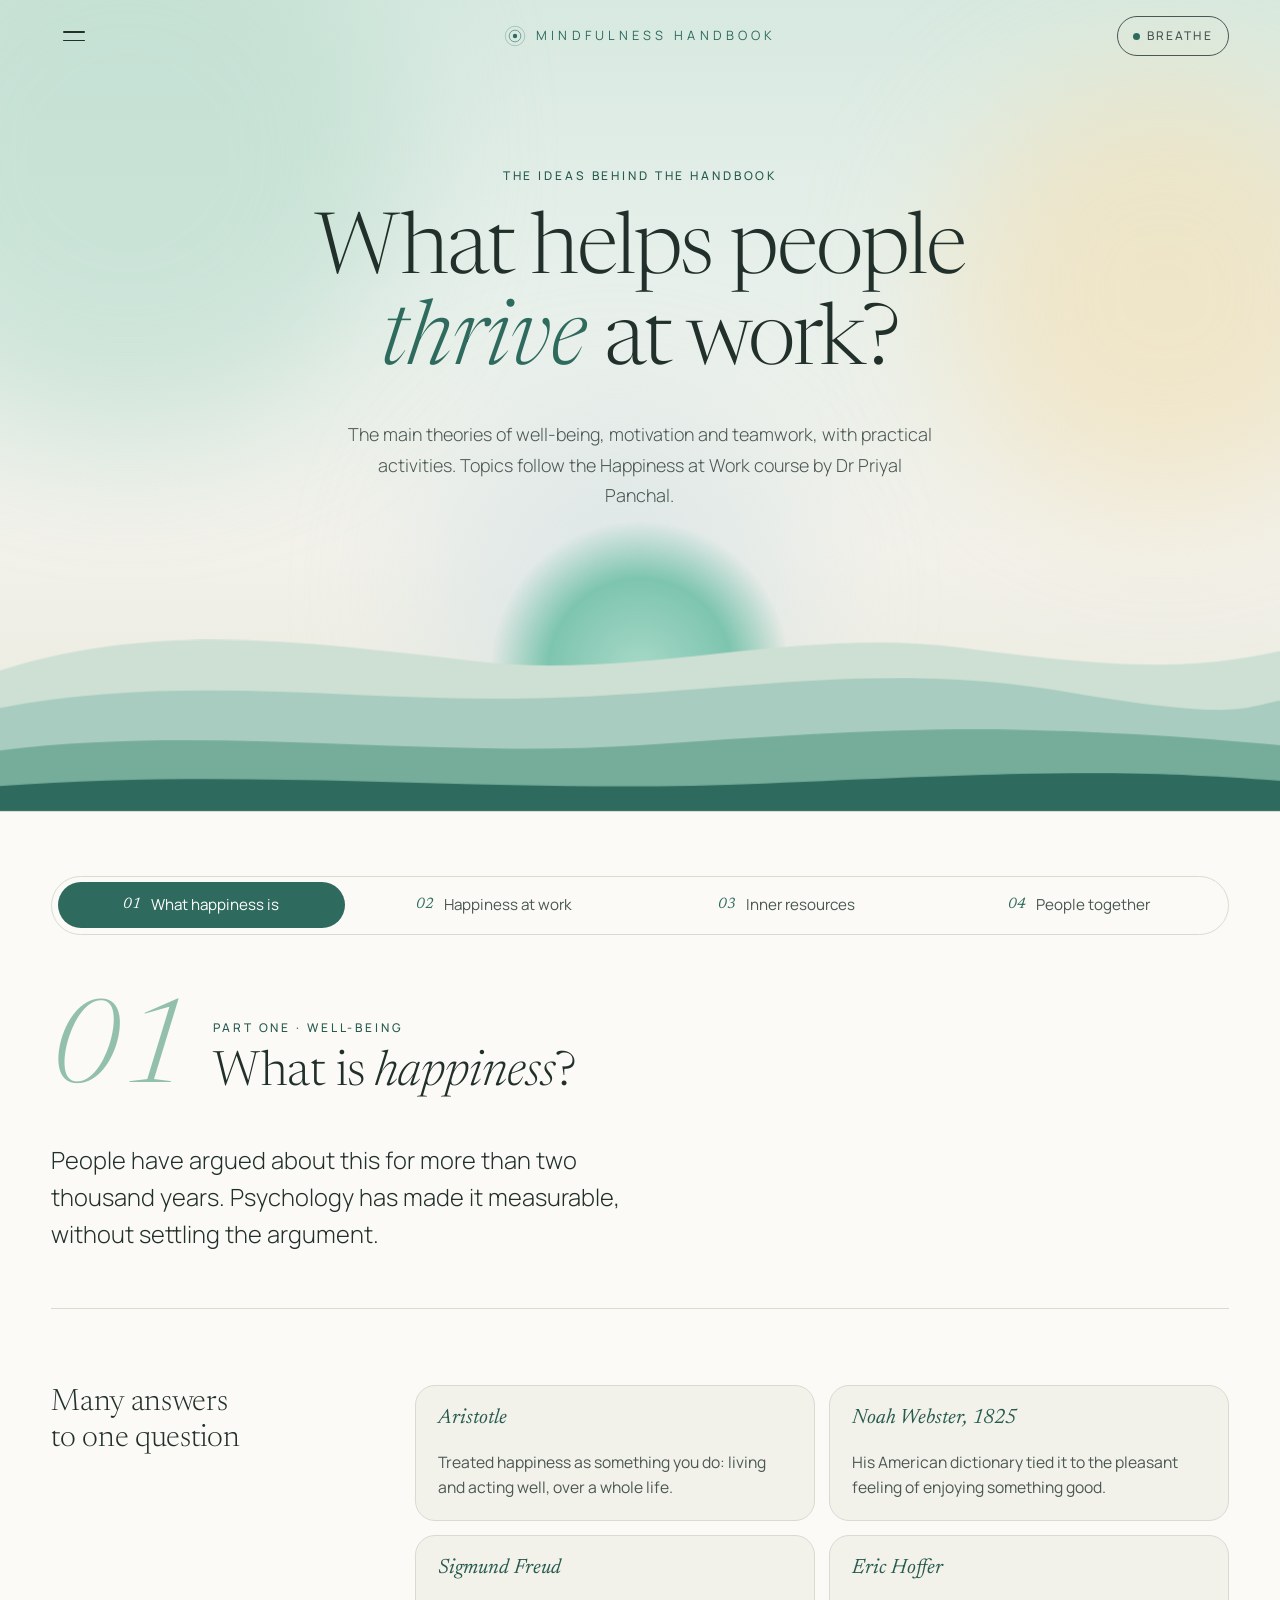
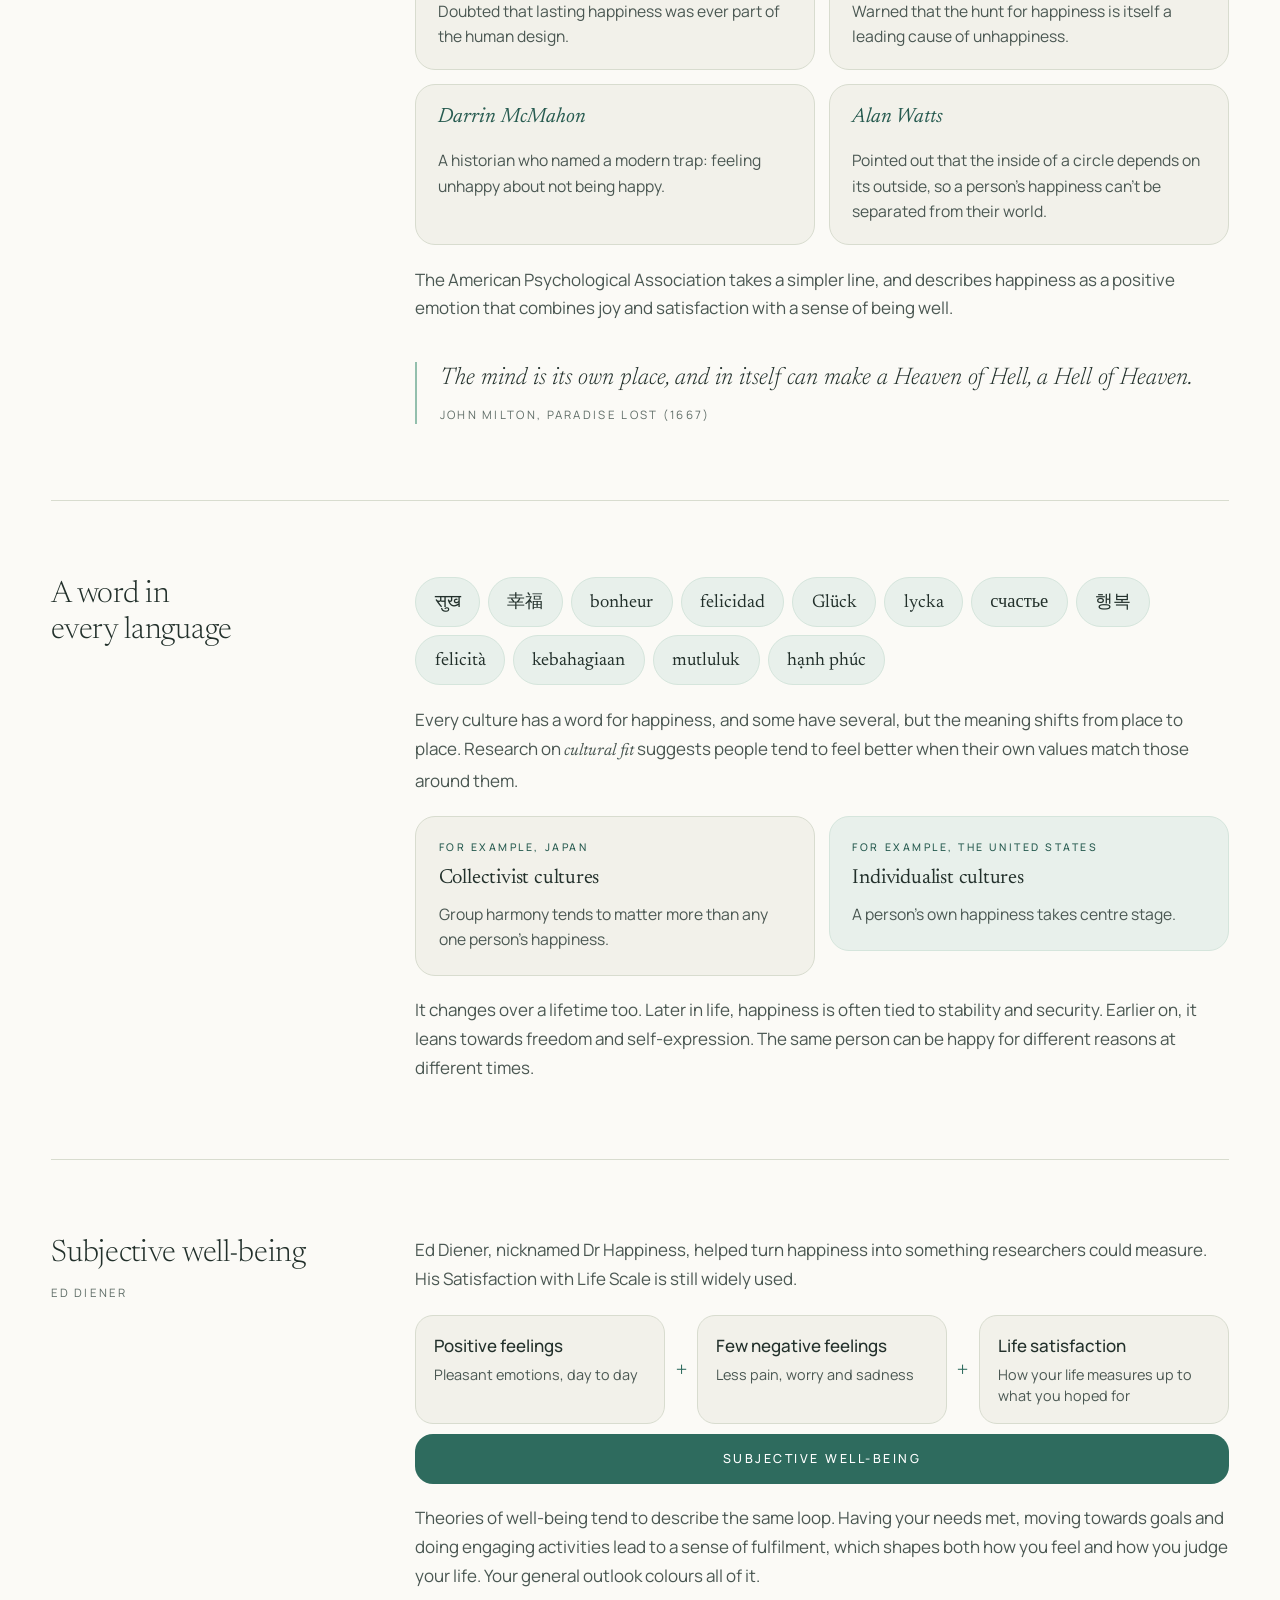
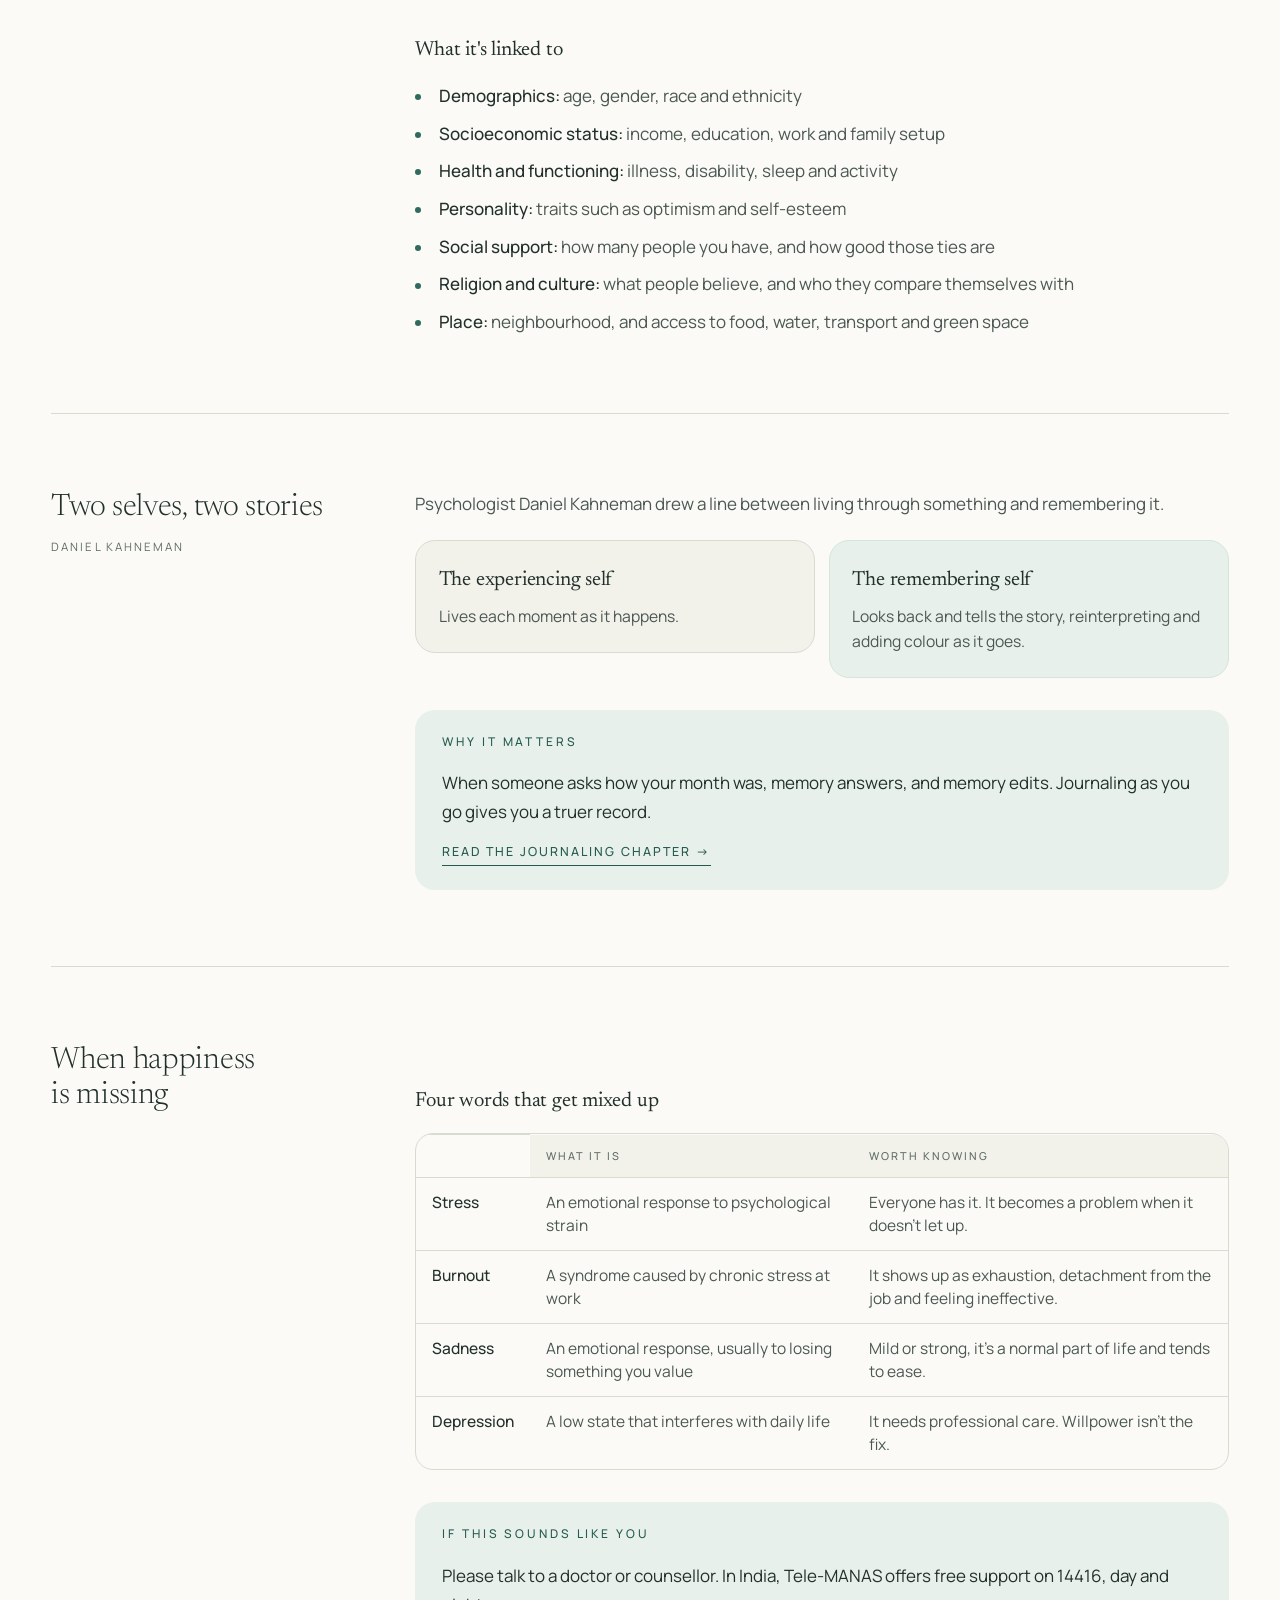
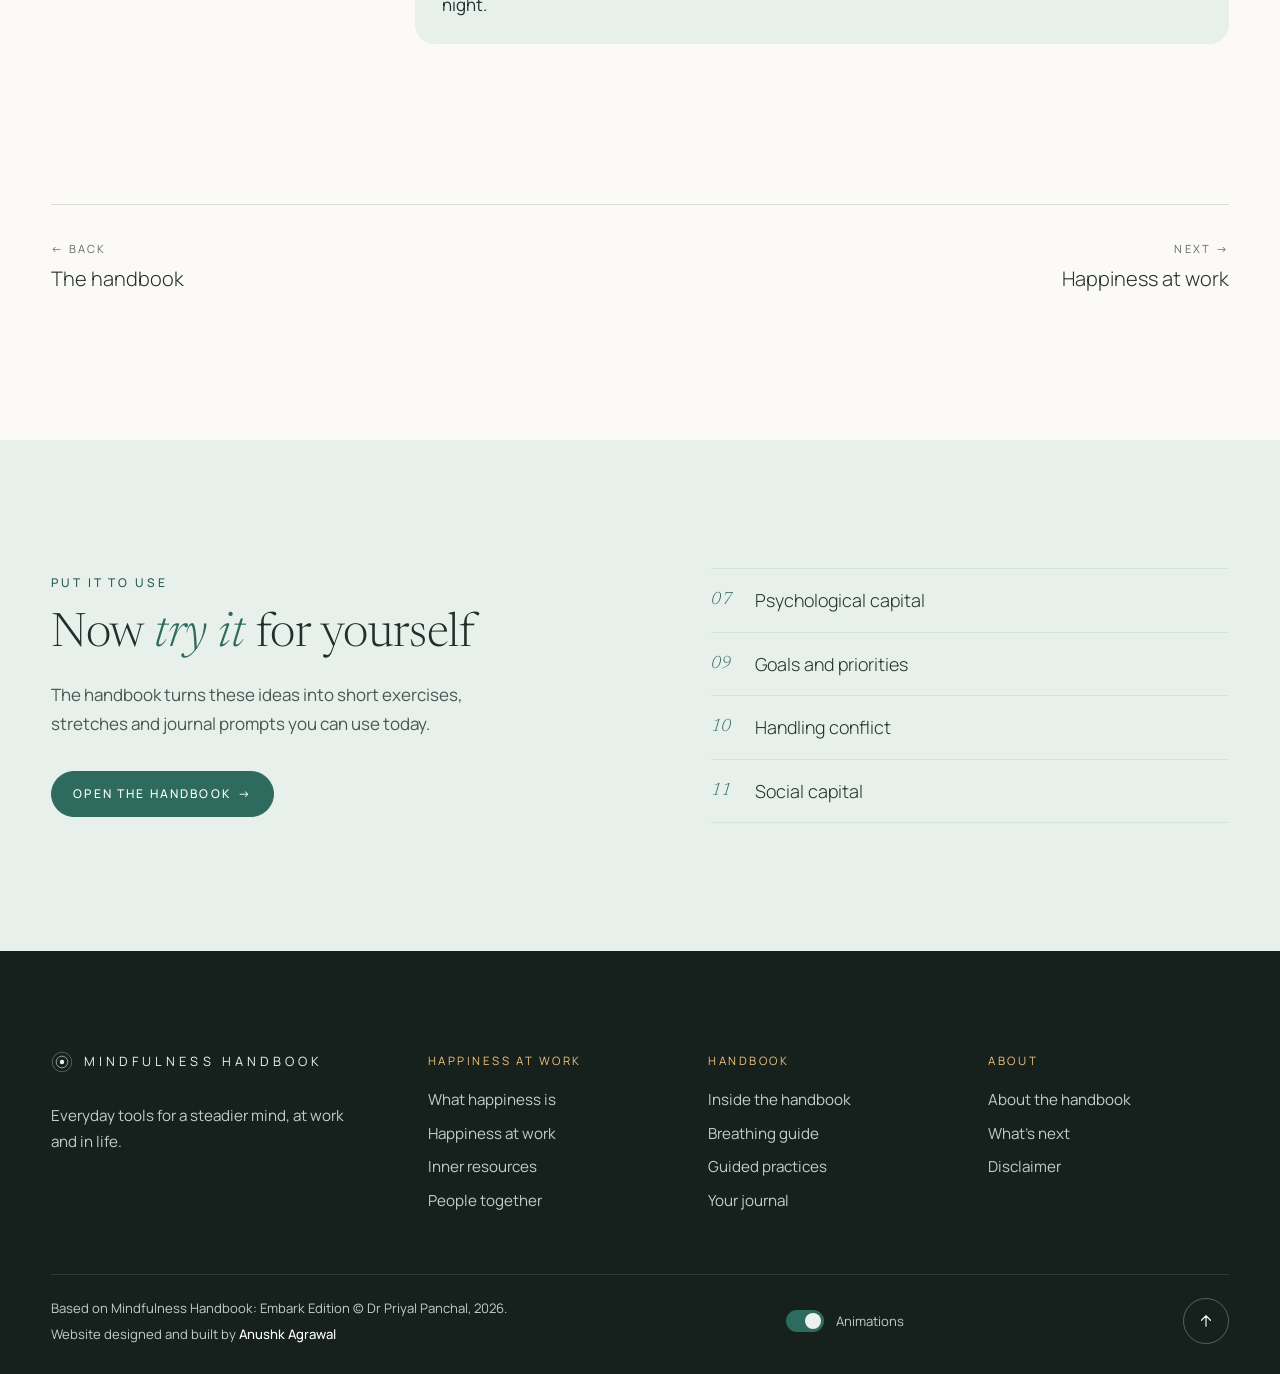
==== commit 4565a931: "Redesign palette and type, remove ticker, update quote and wording - New palette: linen, evergreen a" ====
--- a/happiness-at-work.html
+++ b/happiness-at-work.html
@@ -4,14 +4,14 @@
   <meta charset="utf-8">
   <meta name="viewport" content="width=device-width, initial-scale=1">
   <title>Happiness at Work</title>
-  <meta name="description" content="The main theories of well-being, motivation and teamwork, explained in plain language.">
-  <meta name="theme-color" content="#f6f0e6">
+  <meta name="description" content="The main theories of well-being, motivation and teamwork, with practical activities.">
+  <meta name="theme-color" content="#f2f1ea">
   <!-- Preview: keep it out of search results. Remove this line at launch. -->
   <meta name="robots" content="noindex">
   <link rel="preconnect" href="https://fonts.googleapis.com">
   <link rel="preconnect" href="https://fonts.gstatic.com" crossorigin>
-  <link rel="stylesheet" href="https://fonts.googleapis.com/css2?family=Fraunces:ital,opsz,wght@0,9..144,300..500;1,9..144,300..500&family=Jost:wght@300;400;500&display=swap">
-  <link rel="stylesheet" href="css/styles.css?v=5">
+  <link rel="stylesheet" href="https://fonts.googleapis.com/css2?family=Manrope:wght@300..700&family=Newsreader:ital,opsz,wght@0,6..72,300..600;1,6..72,300..600&display=swap">
+  <link rel="stylesheet" href="css/styles.css?v=9">
   <script>
     /* set before first paint: JS on, and calm mode from the OS setting or the footer switch */
     (function () {
@@ -73,9 +73,6 @@
         <p class="hero__lead intro" style="--d:.7s" data-bind="theories.hero.lead"></p>
       </div>
     </section>
-
-    <!-- ============ Ticker ============ -->
-    <div class="ticker" aria-hidden="true"><div class="ticker__track" data-ticker></div></div>
 
     <!-- ============ Parts, one at a time ============ -->
     <section class="reader theory" id="read" aria-label="Theories" data-theories>
@@ -182,9 +179,9 @@
 
   <div class="toast" role="status" aria-live="polite" data-toast></div>
 
-  <script src="js/content.js?v=5"></script>
-  <script src="js/theories.js?v=5"></script>
-  <script src="js/art.js?v=5"></script>
-  <script src="js/app.js?v=5"></script>
+  <script src="js/content.js?v=9"></script>
+  <script src="js/theories.js?v=9"></script>
+  <script src="js/art.js?v=9"></script>
+  <script src="js/app.js?v=9"></script>
 </body>
 </html>
--- a/css/styles.css
+++ b/css/styles.css
@@ -1,45 +1,45 @@
 /* ==========================================================================
    MINDFULNESS HANDBOOK — styles
-   Design language: warm paper canvas, terracotta accent, light geometric
-   sans + italic serif accent words, pill buttons, arch frames, slow motion.
+   Design language: linen canvas, evergreen accent with saffron highlights,
+   Newsreader serif headings + Manrope body, pill buttons, arch frames, slow motion.
    See DESIGN.md for the full system.
    ========================================================================== */
 
 /* ---------- 1. Tokens ---------- */
 :root {
   /* surfaces */
-  --paper: #fffcf7;
-  --cream: #f6f0e6;
-  --cream-2: #efe6d8;
-  --blush: #f8ebe4;
-  --blush-2: #f3dcd2;
-  --rose: #e0a596;
+  --paper: #fbfaf6;
+  --cream: #f2f1ea;
+  --cream-2: #e7e7dc;
+  --blush: #e8f0eb;
+  --blush-2: #d5e5dc;
+  --rose: #93bfad;
 
   /* accents */
-  --terracotta: #b65a4f;   /* fills, large text, ticker (white text 4.6:1) */
-  --terra-ink: #a34a40;    /* small text on cream (5.1:1), deep panels */
-  --terra-deep: #8f4038;   /* pressed / hover on solid */
-  --clay-light: #f0b7a8;   /* accent on dark surfaces */
+  --terracotta: #2e6b5e;   /* evergreen: fills, large text, links (white text 6.2:1) */
+  --terra-ink: #275b50;    /* small text on cream (5.1:1), deep panels */
+  --terra-deep: #1e4840;   /* pressed / hover on solid */
+  --clay-light: #f1c27d;   /* accent on dark surfaces */
   --olive: #6f7a4a;
   --sage: #c5cdb0;
-  --sand: #e3cfb4;
-  --gold: #d4a55a;
+  --sand: #e8d6aa;
+  --gold: #d39a3e;
 
   /* text */
-  --ink: #3a302b;          /* headings (11.3:1 on cream) */
-  --ink-soft: #5e534c;     /* body (6.6:1 on cream) */
-  --muted: #72675e;        /* captions (4.8:1 on cream) */
-  --line: #e4d8c8;
+  --ink: #22302b;          /* headings (11.3:1 on cream) */
+  --ink-soft: #4a5752;     /* body (6.6:1 on cream) */
+  --muted: #5f6d67;        /* captions (4.8:1 on cream) */
+  --line: #d8dccf;
 
   /* dark world */
-  --dusk: #3b2f2a;
-  --charcoal: #2b2522;
-  --on-dark: #f6efe7;
-  --on-dark-soft: #cfc3b8;
+  --dusk: #1d3631;
+  --charcoal: #16211e;
+  --on-dark: #eef2ec;
+  --on-dark-soft: #c2cdc6;
 
   /* type */
-  --sans: "Jost", ui-sans-serif, system-ui, -apple-system, "Segoe UI", Roboto, sans-serif;
-  --serif: "Fraunces", ui-serif, Georgia, "Times New Roman", serif;
+  --sans: "Manrope", ui-sans-serif, system-ui, -apple-system, "Segoe UI", Roboto, sans-serif;
+  --serif: "Newsreader", ui-serif, Georgia, "Times New Roman", serif;
 
   /* motion */
   --ease: cubic-bezier(.22, .61, .36, 1);
@@ -59,7 +59,7 @@
   /* shape + depth */
   --r-card: 24px;
   --r-arch: 999px 999px 24px 24px;
-  --shadow-soft: 0 1px 2px rgba(58, 48, 43, .05), 0 18px 40px -18px rgba(58, 48, 43, .25);
+  --shadow-soft: 0 1px 2px rgba(34, 48, 43, .05), 0 18px 40px -18px rgba(34, 48, 43, .25);
 }
 
 html.header-hidden { --rail-top: calc(20px + var(--safe-top)); }
@@ -115,6 +115,7 @@
 h1, h2, h3, h4 {
   margin: 0;
   color: var(--ink);
+  font-family: var(--serif);
   font-weight: 300;
   letter-spacing: -.01em;
   text-wrap: balance;
@@ -171,7 +172,7 @@
   color: var(--terra-ink);
 }
 .eyebrow--light { color: var(--clay-light); }
-.eyebrow--onclay { color: #fbe3dc; }
+.eyebrow--onclay { color: #f7e0b4; }
 
 .display {
   font-size: clamp(2.6rem, 6.6vw, 5.9rem);
@@ -252,11 +253,11 @@
 }
 .pill--solid:hover { background: var(--terra-deep); border-color: var(--terra-deep); }
 
-.pill--light { color: var(--on-dark); border-color: rgba(246, 239, 231, .7); }
+.pill--light { color: var(--on-dark); border-color: rgba(238, 242, 236, .7); }
 .pill--light:hover { background: var(--on-dark); border-color: var(--on-dark); color: var(--terra-deep); }
 
-.pill--ghost-light { color: var(--on-dark-soft); border-color: rgba(246, 239, 231, .25); }
-.pill--ghost-light:hover { background: rgba(246, 239, 231, .12); border-color: rgba(246, 239, 231, .45); color: var(--on-dark); }
+.pill--ghost-light { color: var(--on-dark-soft); border-color: rgba(238, 242, 236, .25); }
+.pill--ghost-light:hover { background: rgba(238, 242, 236, .12); border-color: rgba(238, 242, 236, .45); color: var(--on-dark); }
 
 .pill[aria-disabled="true"] { opacity: .55; cursor: default; pointer-events: none; }
 
@@ -273,8 +274,8 @@
   cursor: pointer;
   transition: background-color .4s var(--ease), border-color .4s var(--ease), color .4s var(--ease);
 }
-.icon-btn:hover { border-color: var(--line); background: rgba(255, 252, 247, .6); }
-.icon-btn--light { color: var(--on-dark); border-color: rgba(246, 239, 231, .3); }
+.icon-btn:hover { border-color: var(--line); background: rgba(251, 250, 246, .6); }
+.icon-btn--light { color: var(--on-dark); border-color: rgba(238, 242, 236, .3); }
 .icon-btn--light:hover { background: var(--on-dark); color: var(--charcoal); border-color: var(--on-dark); }
 
 .text-btn {
@@ -332,7 +333,7 @@
   transition: background-color .5s var(--ease), box-shadow .5s var(--ease), transform .6s var(--ease);
 }
 .site-header.is-scrolled {
-  background: rgba(246, 240, 230, .86);
+  background: rgba(242, 241, 234, .86);
   -webkit-backdrop-filter: saturate(1.2) blur(14px);
   backdrop-filter: saturate(1.2) blur(14px);
   box-shadow: 0 1px 0 var(--line);
@@ -462,7 +463,7 @@
   padding: calc(var(--header-h) + 32px) var(--page-pad) clamp(150px, 24vh, 240px);
   overflow: hidden;
   text-align: center;
-  background: linear-gradient(180deg, #f5dcd1 0%, #f8ebe4 36%, #f6f0e6 68%, #efe3d3 100%);
+  background: linear-gradient(180deg, #d7e9e0 0%, #e8f0eb 36%, #f2f1ea 68%, #e8e8dc 100%);
 }
 
 .hero__sky { position: absolute; inset: 0; z-index: -2; pointer-events: none; }
@@ -473,9 +474,9 @@
   opacity: .6;
   animation: drift 24s var(--ease-in-out) infinite alternate;
 }
-.blob--1 { width: 44vw; height: 44vw; left: -12vw; top: -10vw; background: #f1c2b3; }
-.blob--2 { width: 34vw; height: 34vw; right: -8vw; top: 8vh; background: #f3dcc0; animation-duration: 30s; }
-.blob--3 { width: 28vw; height: 28vw; left: 34vw; bottom: 4vh; background: #ead3c8; animation-duration: 36s; }
+.blob--1 { width: 44vw; height: 44vw; left: -12vw; top: -10vw; background: #b9dccc; }
+.blob--2 { width: 34vw; height: 34vw; right: -8vw; top: 8vh; background: #f4dfb3; animation-duration: 30s; }
+.blob--3 { width: 28vw; height: 28vw; left: 34vw; bottom: 4vh; background: #d3e2e6; animation-duration: 36s; }
 @keyframes drift {
   to { transform: translate3d(4vw, 3vh, 0) scale(1.1); }
 }
@@ -558,8 +559,8 @@
   height: 78px;
   border-radius: 50%;
   color: var(--terracotta);
-  background: rgba(255, 252, 247, .6);
-  border: 1px solid rgba(182, 90, 79, .45);
+  background: rgba(251, 250, 246, .6);
+  border: 1px solid rgba(52, 122, 106, .45);
   -webkit-backdrop-filter: blur(6px);
   backdrop-filter: blur(6px);
   transition: transform .6s var(--ease), background-color .6s var(--ease), color .6s var(--ease);
@@ -595,7 +596,7 @@
   position: relative;
   width: 1px;
   height: 40px;
-  background: rgba(255, 252, 247, .45);
+  background: rgba(251, 250, 246, .45);
   overflow: hidden;
 }
 .scroll-cue span::after {
@@ -609,47 +610,6 @@
   animation: cue 2.4s var(--ease-in-out) infinite;
 }
 @keyframes cue { to { top: 100%; } }
-
-/* ---------- 8. Ticker ---------- */
-.ticker {
-  position: relative;
-  display: flex;
-  align-items: center;
-  height: 46px;
-  overflow: hidden;
-  background: var(--terracotta);
-  color: #fff;
-}
-.ticker__track {
-  display: flex;
-  width: max-content;
-  animation: marquee 42s linear infinite;
-}
-.ticker:hover .ticker__track { animation-play-state: paused; }
-.ticker__group { display: flex; flex-shrink: 0; }
-.ticker span {
-  position: relative;
-  flex-shrink: 0;
-  padding: 0 24px;
-  font-size: .78rem;
-  font-weight: 500;
-  letter-spacing: .32em;
-  text-transform: uppercase;
-  white-space: nowrap;
-}
-.ticker span::after {
-  content: "";
-  position: absolute;
-  top: 50%;
-  right: -2px;
-  width: 4px;
-  height: 4px;
-  border-radius: 50%;
-  background: currentColor;
-  opacity: .8;
-  transform: translateY(-50%);
-}
-@keyframes marquee { to { transform: translateX(-50%); } }
 
 /* ---------- 9. Grain + generated art ---------- */
 .grain { position: relative; }
@@ -726,7 +686,7 @@
   position: absolute;
   inset: 0;
   z-index: 1;
-  background: linear-gradient(to top, rgba(43, 37, 34, .5) 0%, rgba(43, 37, 34, 0) 45%);
+  background: linear-gradient(to top, rgba(22, 33, 30, .5) 0%, rgba(22, 33, 30, 0) 45%);
 }
 .welcome__overlay {
   position: absolute;
@@ -756,7 +716,7 @@
 .inside {
   padding: var(--section-pad) 0;
   background:
-    radial-gradient(1100px 620px at 50% 0%, var(--blush) 0%, rgba(248, 235, 228, 0) 62%),
+    radial-gradient(1100px 620px at 50% 0%, var(--blush) 0%, rgba(232, 240, 235, 0) 62%),
     var(--cream);
 }
 
@@ -822,7 +782,7 @@
   overflow: hidden;
   isolation: isolate;
   transform: translateZ(0);
-  box-shadow: 0 1px 0 rgba(58, 48, 43, .04);
+  box-shadow: 0 1px 0 rgba(34, 48, 43, .04);
 }
 .ch-card__art .art { transition: transform 1.4s var(--ease); }
 .ch-card a:hover .ch-card__art .art { transform: scale(1.045); }
@@ -1044,6 +1004,21 @@
   font-size: .95rem;
 }
 .practice-box .pill { margin-top: 1.6rem; }
+.practice-box .listen {
+  display: flex;
+  width: fit-content;
+  margin-top: .65rem;
+  font-variant-numeric: tabular-nums;
+}
+.listen__icon {
+  flex: none;
+  border-style: solid;
+  border-width: .42em 0 .42em .68em;
+  border-color: transparent transparent transparent currentColor;
+}
+.listen.is-playing { background: var(--terracotta); border-color: var(--terracotta); color: #fff; }
+.listen.is-playing:hover { background: var(--terra-deep); border-color: var(--terra-deep); }
+.listen.is-playing .listen__icon { width: .66em; height: .84em; border-width: 0 .22em; border-color: currentColor; }
 
 .pull {
   margin: 2.4rem 0 0;
@@ -1084,8 +1059,8 @@
   background-position: 0 1rem;
   transition: border-color .3s var(--ease), box-shadow .3s var(--ease);
 }
-.lined::placeholder { color: #a0958b; }
-.lined:focus { outline: none; border-color: var(--rose); box-shadow: 0 0 0 4px rgba(224, 165, 150, .22); }
+.lined::placeholder { color: #8b9791; }
+.lined:focus { outline: none; border-color: var(--rose); box-shadow: 0 0 0 4px rgba(147, 191, 173, .22); }
 .prompt__foot {
   display: flex;
   justify-content: space-between;
@@ -1137,7 +1112,7 @@
 .practice {
   color: var(--on-dark-soft);
   background:
-    radial-gradient(900px 560px at 76% 34%, rgba(182, 90, 79, .38), rgba(182, 90, 79, 0) 62%),
+    radial-gradient(900px 560px at 76% 34%, rgba(52, 122, 106, .38), rgba(52, 122, 106, 0) 62%),
     linear-gradient(180deg, var(--dusk) 0%, var(--charcoal) 100%);
 }
 .pacer {
@@ -1152,7 +1127,7 @@
 .tab-pill {
   min-height: 44px;
   padding: .55em 1.2em;
-  border: 1px solid rgba(246, 239, 231, .26);
+  border: 1px solid rgba(238, 242, 236, .26);
   border-radius: 999px;
   background: transparent;
   color: var(--on-dark-soft);
@@ -1161,7 +1136,7 @@
   transition: background-color .4s var(--ease), color .4s var(--ease), border-color .4s var(--ease);
 }
 .tab-pill small { margin-left: .45em; font-size: .78em; opacity: .75; letter-spacing: .04em; }
-.tab-pill:hover { border-color: rgba(246, 239, 231, .55); color: var(--on-dark); }
+.tab-pill:hover { border-color: rgba(238, 242, 236, .55); color: var(--on-dark); }
 .tab-pill[aria-checked="true"] { background: var(--on-dark); border-color: var(--on-dark); color: var(--dusk); }
 .pacer__controls { display: flex; align-items: center; gap: 1.2rem; }
 .pacer__breaths { font-size: .8rem; letter-spacing: .16em; text-transform: uppercase; color: var(--on-dark-soft); }
@@ -1177,11 +1152,11 @@
 }
 .pacer__guide {
   position: absolute;
-  border: 1px solid rgba(246, 239, 231, .12);
+  border: 1px solid rgba(238, 242, 236, .12);
   border-radius: 50%;
 }
 .pacer__guide--1 { inset: 4%; }
-.pacer__guide--2 { inset: 25%; border-style: dashed; border-color: rgba(246, 239, 231, .1); }
+.pacer__guide--2 { inset: 25%; border-style: dashed; border-color: rgba(238, 242, 236, .1); }
 .pacer__halo,
 .pacer__core {
   position: absolute;
@@ -1192,10 +1167,10 @@
 }
 .pacer__halo {
   inset: 2%;
-  background: radial-gradient(circle, rgba(240, 183, 168, .32) 0%, rgba(240, 183, 168, 0) 68%);
+  background: radial-gradient(circle, rgba(241, 194, 125, .32) 0%, rgba(241, 194, 125, 0) 68%);
 }
 .pacer__core {
-  background: radial-gradient(circle at 50% 42%, #bd6553 0%, #a34a40 58%, #7e372f 100%);
+  background: radial-gradient(circle at 50% 42%, #3d8272 0%, #275b50 58%, #173c35 100%);
   box-shadow: 0 0 0 1px rgba(255, 255, 255, .06) inset, 0 30px 80px -20px rgba(0, 0, 0, .5);
 }
 .pacer__stage.is-idle .pacer__core { animation: idleBreath 8s var(--breath) infinite; }
@@ -1246,10 +1221,10 @@
   position: absolute;
   inset: 0;
   z-index: -1;
-  background: linear-gradient(to top, rgba(43, 37, 34, .86) 0%, rgba(43, 37, 34, .45) 42%, rgba(43, 37, 34, 0) 72%);
+  background: linear-gradient(to top, rgba(22, 33, 30, .86) 0%, rgba(22, 33, 30, .45) 42%, rgba(22, 33, 30, 0) 72%);
 }
 .p-card__body { width: 100%; padding: clamp(26px, 3.2vw, 44px); color: var(--on-dark); }
-.p-card__meta { font-size: .72rem; letter-spacing: .22em; text-transform: uppercase; color: rgba(246, 239, 231, .85); }
+.p-card__meta { font-size: .72rem; letter-spacing: .22em; text-transform: uppercase; color: rgba(238, 242, 236, .85); }
 .p-card__title {
   margin: .65rem 0 .7rem;
   color: #fff;
@@ -1258,7 +1233,7 @@
   letter-spacing: .16em;
   text-transform: uppercase;
 }
-.p-card__text { max-width: 34ch; margin-bottom: 1.5rem; color: rgba(246, 239, 231, .9); font-size: .98rem; }
+.p-card__text { max-width: 34ch; margin-bottom: 1.5rem; color: rgba(238, 242, 236, .9); font-size: .98rem; }
 
 /* ---------- 14. Journal ---------- */
 .reflect { padding: var(--section-pad) 0; background: var(--cream); }
@@ -1320,7 +1295,7 @@
   display: grid;
   grid-template-columns: 1.05fr 1fr;
   background: var(--terra-ink);
-  color: #fbe3dc;
+  color: #f7e0b4;
 }
 .about__panel {
   justify-self: end;
@@ -1330,7 +1305,7 @@
 }
 .about__quote { margin: 2rem 0 0; }
 .about__quote p {
-  color: #fff;
+  color: rgba(238, 242, 236, .72);
   font-family: var(--serif);
   font-style: italic;
   font-weight: 300;
@@ -1338,12 +1313,13 @@
   line-height: 1.38;
 }
 .about__quote p em { font-weight: 400; }
+.about__quote p strong { color: #fff; font-weight: 600; }
 .about__quote footer {
   margin-top: .9rem;
   font-size: .72rem;
   letter-spacing: .22em;
   text-transform: uppercase;
-  color: #fbe3dc;
+  color: #f7e0b4;
 }
 .about__note { margin-top: 2rem; max-width: 52ch; }
 .about__sign { display: flex; flex-direction: column; margin-top: 2rem; }
@@ -1355,7 +1331,7 @@
   min-height: clamp(440px, 52vw, 760px);
   padding: clamp(32px, 6vw, 88px);
   background:
-    radial-gradient(600px 420px at 50% 60%, var(--blush-2) 0%, rgba(243, 220, 210, 0) 70%),
+    radial-gradient(600px 420px at 50% 60%, var(--blush-2) 0%, rgba(213, 229, 220, 0) 70%),
     var(--blush);
 }
 .portrait {
@@ -1367,6 +1343,38 @@
   box-shadow: var(--shadow-soft);
 }
 .portrait img { width: 100%; height: 100%; object-fit: cover; }
+
+/* ---------- 15b. Bio notes ---------- */
+.people { padding: var(--section-pad) 0; background: var(--cream); }
+.people__grid {
+  display: grid;
+  grid-template-columns: minmax(0, 1.55fr) minmax(0, 1fr);
+  gap: clamp(20px, 3vw, 32px);
+  align-items: start;
+  max-width: 1080px;
+  margin-inline: auto;
+}
+.person {
+  padding: clamp(1.6rem, 3.4vw, 2.6rem);
+  border: 1px solid var(--line);
+  border-radius: var(--r-card);
+  background: var(--paper);
+}
+.person .eyebrow { margin-bottom: .8rem; }
+.person__name {
+  font-family: var(--serif);
+  font-style: italic;
+  font-size: clamp(1.55rem, 2.4vw, 2rem);
+  line-height: 1.2;
+}
+.person__role {
+  margin-top: .45rem;
+  font-size: .72rem;
+  letter-spacing: .2em;
+  text-transform: uppercase;
+  color: var(--muted);
+}
+.person__bio { margin-top: 1.4rem; padding-top: 1.4rem; border-top: 1px solid var(--line); }
 
 /* ---------- 16. Feedback + disclaimer ---------- */
 .feedback { padding: var(--section-pad) 0; background: var(--blush); }
@@ -1417,7 +1425,7 @@
   gap: 16px;
   margin-top: 60px;
   padding-top: 22px;
-  border-top: 1px solid rgba(246, 239, 231, .12);
+  border-top: 1px solid rgba(238, 242, 236, .12);
   font-size: .82rem;
 }
 
@@ -1444,8 +1452,8 @@
   inset: 0;
   z-index: -1;
   background:
-    radial-gradient(760px 560px at 50% 46%, rgba(182, 90, 79, .42), rgba(182, 90, 79, 0) 70%),
-    linear-gradient(180deg, #3b2f2a 0%, #241f1c 100%);
+    radial-gradient(760px 560px at 50% 46%, rgba(52, 122, 106, .42), rgba(52, 122, 106, 0) 70%),
+    linear-gradient(180deg, #1d3631 0%, #111b18 100%);
 }
 .overlay__top { display: flex; justify-content: space-between; align-items: center; gap: 16px; }
 .overlay__top .eyebrow { margin: 0; }
@@ -1463,7 +1471,7 @@
 .ov-orb { position: relative; display: grid; place-items: center; width: min(54vmin, 340px); aspect-ratio: 1; }
 .ov-ring { position: absolute; inset: 0; width: 100%; height: 100%; transform: rotate(-90deg); }
 .ov-ring circle { fill: none; stroke-width: 1.2; }
-.ov-ring__track { stroke: rgba(246, 239, 231, .14); }
+.ov-ring__track { stroke: rgba(238, 242, 236, .14); }
 .ov-ring__bar { stroke: var(--clay-light); stroke-linecap: round; stroke-dasharray: 351.86; stroke-dashoffset: 351.86; }
 .ov-orb__glow,
 .ov-orb__core {
@@ -1471,8 +1479,8 @@
   border-radius: 50%;
   animation: breathe 10s var(--breath) infinite;
 }
-.ov-orb__glow { inset: 6%; background: radial-gradient(circle, rgba(240, 183, 168, .3) 0%, rgba(240, 183, 168, 0) 70%); }
-.ov-orb__core { inset: 20%; background: radial-gradient(circle at 50% 42%, #c56b58 0%, #a34a40 60%, #7e372f 100%); }
+.ov-orb__glow { inset: 6%; background: radial-gradient(circle, rgba(241, 194, 125, .3) 0%, rgba(241, 194, 125, 0) 70%); }
+.ov-orb__core { inset: 20%; background: radial-gradient(circle at 50% 42%, #468b7b 0%, #275b50 60%, #173c35 100%); }
 .overlay.is-paused .ov-orb__glow,
 .overlay.is-paused .ov-orb__core { animation-play-state: paused; }
 @keyframes breathe {
@@ -1836,13 +1844,13 @@
   color: var(--on-dark-soft);
 }
 .quiz .eyebrow { color: var(--clay-light); }
-.quiz__q + .quiz__q { margin-top: 1.7rem; padding-top: 1.7rem; border-top: 1px solid rgba(246, 239, 231, .14); }
+.quiz__q + .quiz__q { margin-top: 1.7rem; padding-top: 1.7rem; border-top: 1px solid rgba(238, 242, 236, .14); }
 .quiz__text { color: var(--on-dark); font-size: 1.06rem; line-height: 1.6; }
 .quiz__opts { display: flex; flex-wrap: wrap; gap: .5rem; margin-top: .9rem; }
 .quiz__opt {
   min-height: 44px;
   padding: .5em 1.1em;
-  border: 1px solid rgba(246, 239, 231, .32);
+  border: 1px solid rgba(238, 242, 236, .32);
   border-radius: 999px;
   background: transparent;
   color: var(--on-dark);
@@ -1881,7 +1889,7 @@
   padding: .35rem;
   border: 1px solid var(--line);
   border-radius: 999px;
-  background: rgba(255, 252, 247, .94);
+  background: rgba(251, 250, 246, .94);
   -webkit-backdrop-filter: blur(10px);
   backdrop-filter: blur(10px);
   transition: top .6s var(--ease);
@@ -1950,6 +1958,7 @@
 
   .about__panel { justify-self: stretch; width: auto; }
   .about__media { min-height: 0; padding: 56px var(--page-pad); }
+  .people__grid { grid-template-columns: minmax(0, 1fr); }
   .portrait { width: min(320px, 78%); }
 
   .pacer { padding: clamp(64px, 14vw, 96px) 0; }
@@ -1999,7 +2008,7 @@
     padding: 10px var(--page-pad);
     overflow-x: auto;
     scrollbar-width: none;
-    background: rgba(255, 252, 247, .94);
+    background: rgba(251, 250, 246, .94);
     -webkit-backdrop-filter: blur(10px);
     backdrop-filter: blur(10px);
     border-bottom: 1px solid var(--line);
@@ -2062,8 +2071,6 @@
   .stats { gap: 10px; }
   .stat { width: 31%; max-width: 116px; }
   .stat span { font-size: .58rem; letter-spacing: .12em; }
-  .ticker { height: 40px; }
-  .ticker span { padding: 0 16px; font-size: .68rem; letter-spacing: .24em; }
   .header-breathe { padding: .6em 1em; }
   .header-breathe { font-size: 0; gap: 0; width: 40px; padding: 0; }
   .header-breathe .dot { width: 9px; height: 9px; }
@@ -2110,7 +2117,6 @@
 html.reduce-motion .chapter__inner { transform: none !important; filter: none !important; }
 html.reduce-motion .factor summary::after { transition: none; }
 html.reduce-motion .menu__primary a { transform: none; }
-html.reduce-motion .ticker__track { animation: none !important; }
 html.reduce-motion .breath-btn__orb .ring { opacity: 0; }
 html.reduce-motion .has-art:hover .art,
 html.reduce-motion .has-art:hover .art * { transform: none !important; stroke-dashoffset: 0 !important; }
@@ -2149,7 +2155,7 @@
   width: 38px;
   height: 22px;
   border-radius: 999px;
-  background: rgba(246, 239, 231, .18);
+  background: rgba(238, 242, 236, .18);
   transition: background-color .3s var(--ease);
 }
 .motion-toggle__track span {
@@ -2170,7 +2176,7 @@
 @media print {
   @page { margin: 18mm; }
   body { background: #fff; color: #222; font-size: 11pt; }
-  .site-header, .menu, .progress, .skip-link, .hero, .ticker, .welcome__media, .inside,
+  .site-header, .menu, .progress, .skip-link, .hero, .welcome__media, .inside,
   .practice, .about__media, .feedback, .site-footer, .overlay, .toast, .theory-band,
   .reader__layout, .journal__actions, .welcome__body .pill, .parts, .theory__stage,
   .journal-tabs, .deck__nav { display: none !important; }
@@ -2182,6 +2188,8 @@
   .js [data-reveal] { opacity: 1 !important; transform: none !important; filter: none !important; }
   .welcome, .about { display: block; background: none; color: #222; }
   .about .h2, .about__quote p, .about__sign span { color: #222 !important; }
+  .people { padding: .6cm 0 0; background: none; }
+  .person { background: none; border-color: #ccc; break-inside: avoid; margin-bottom: .4cm; }
   .reader, .reflect { padding: 0; background: none; border: 0; }
   .print-chapters { display: block; }
   .print-chapters .chapter__inner { break-before: page; }
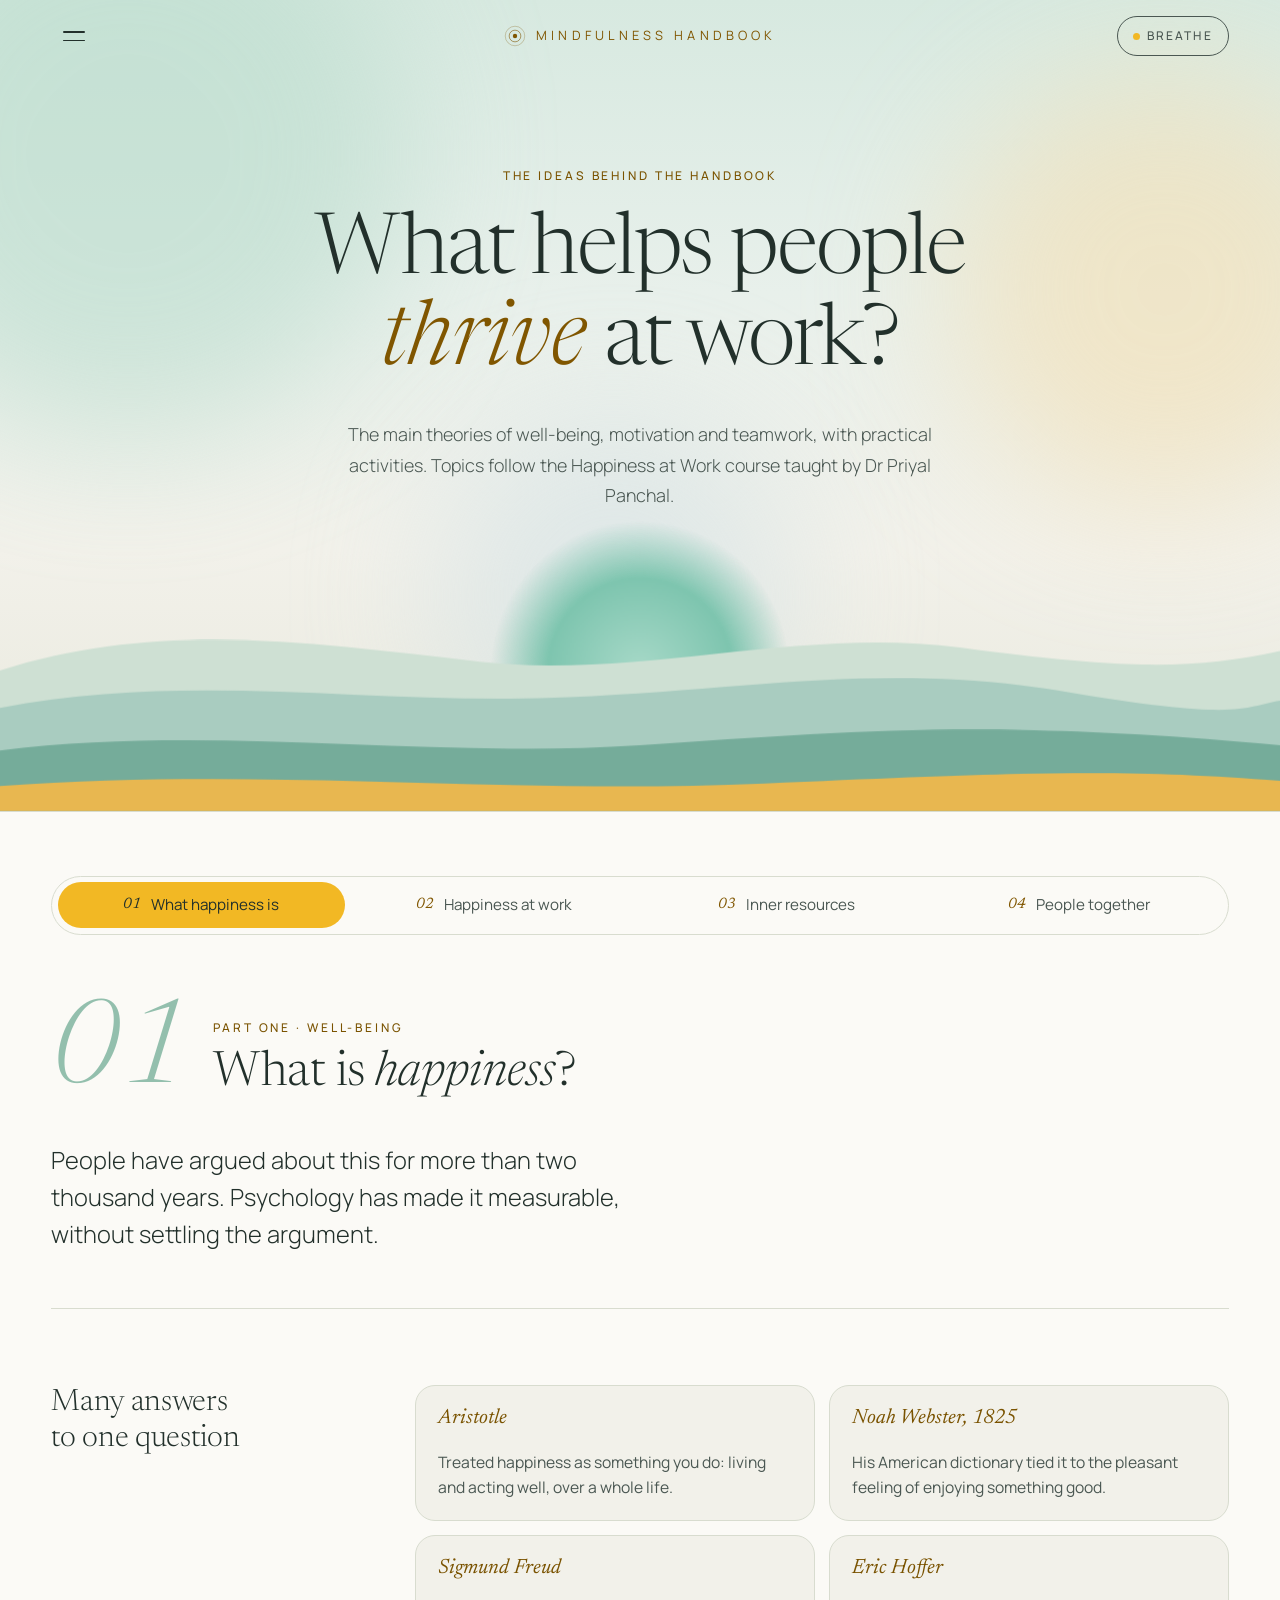
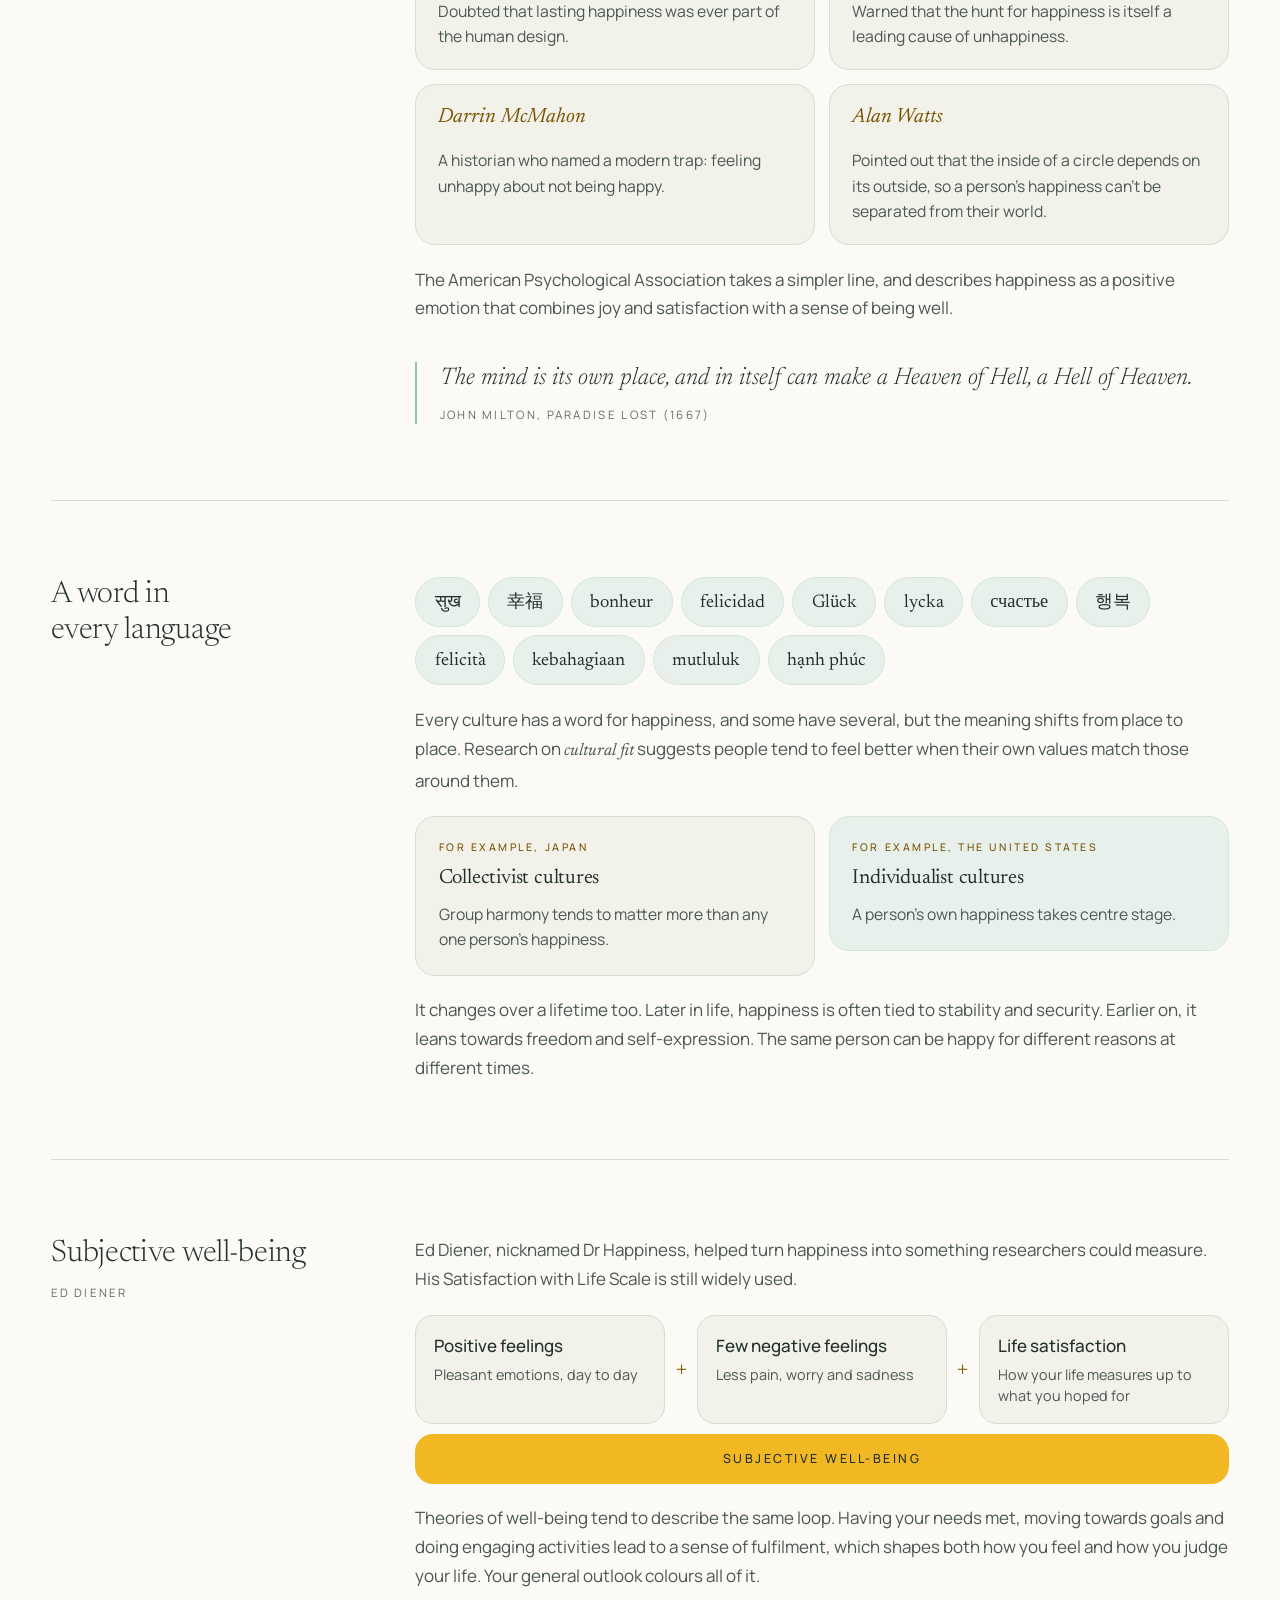
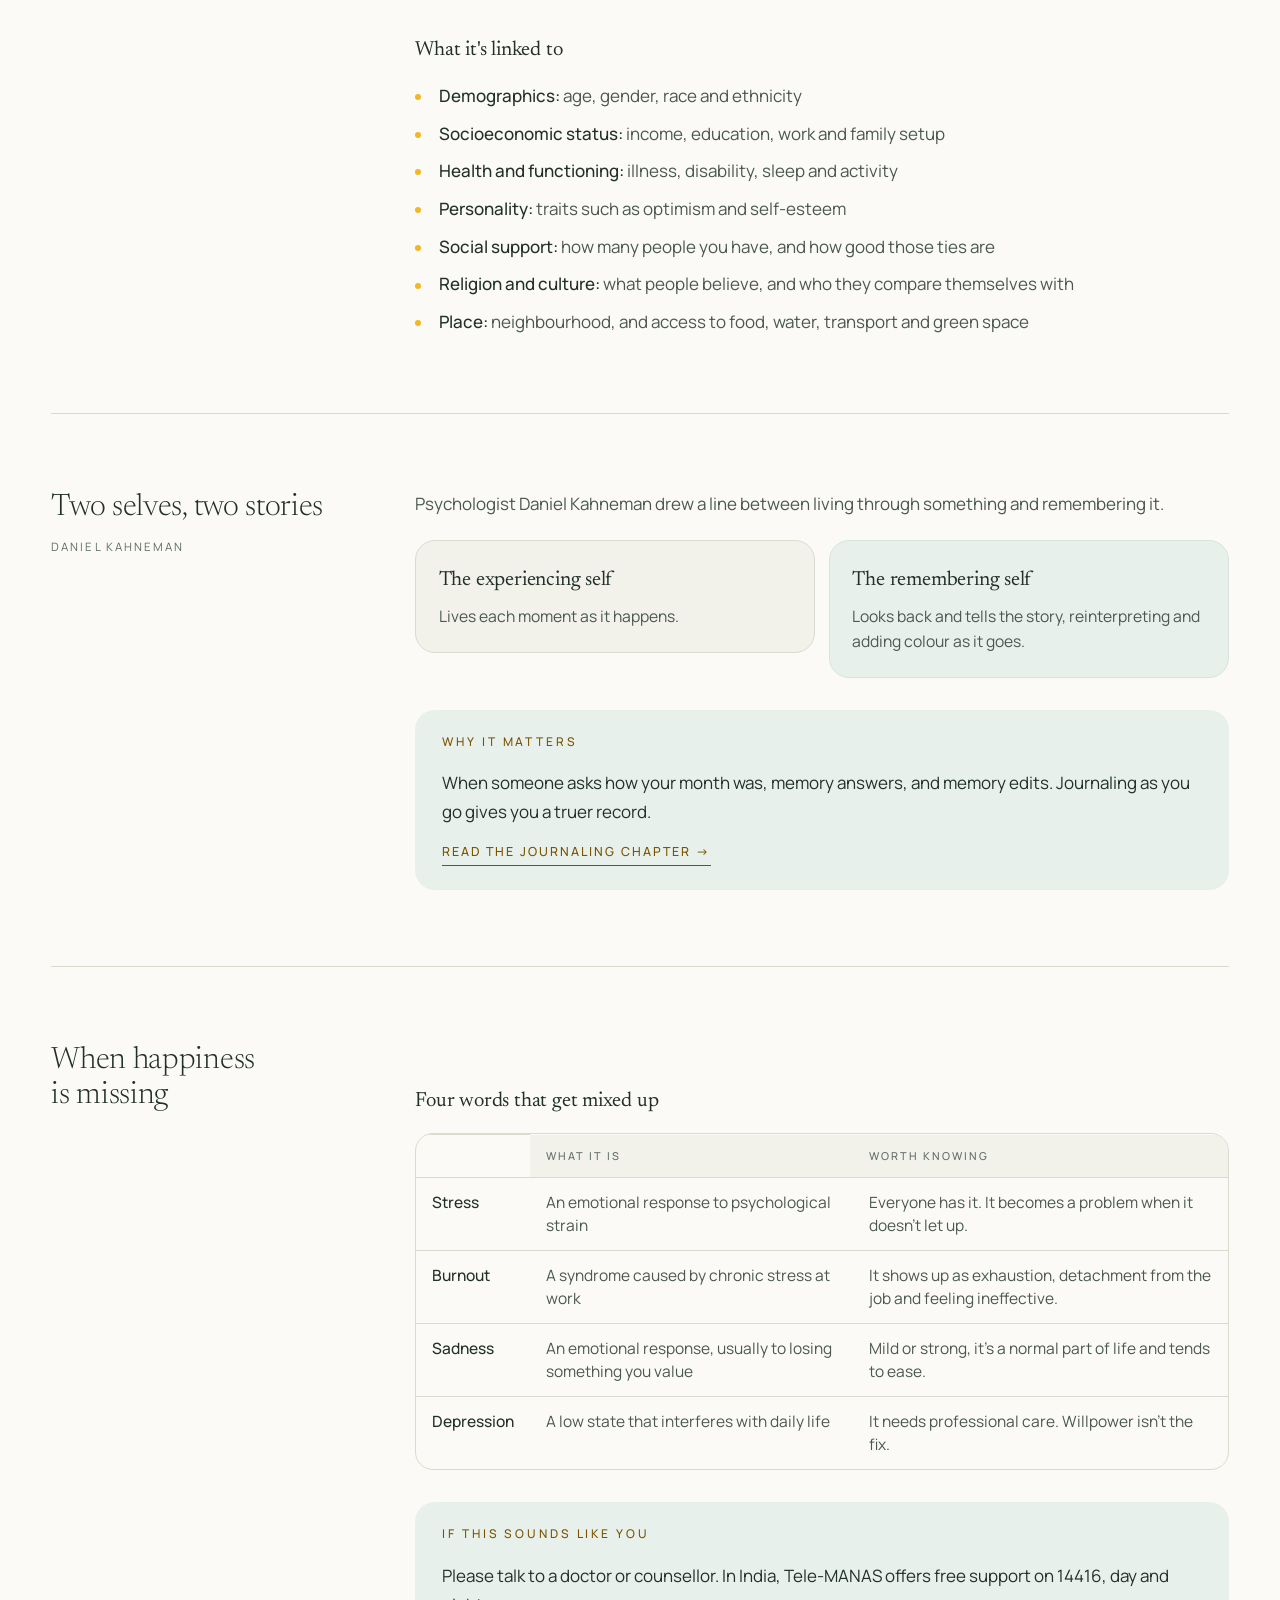
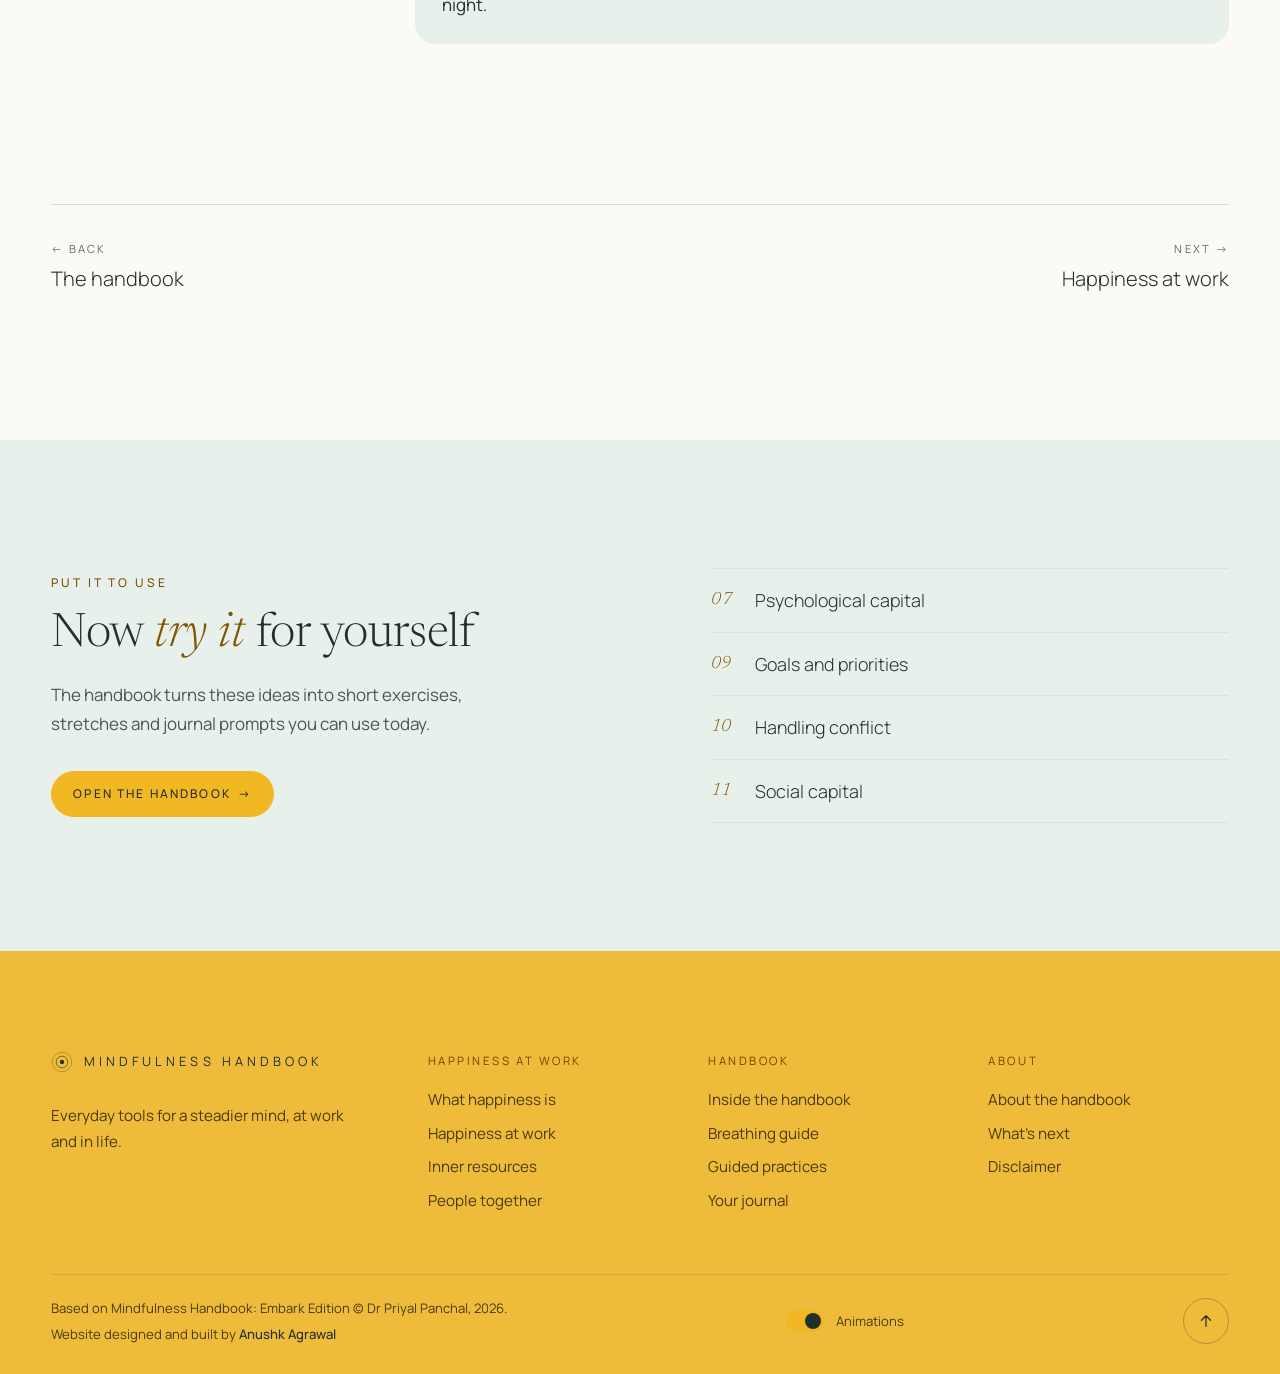
==== commit 4d785d4a: "Swap dark greens for yellows and credit the course as taught - Keep the light greens (mist, seafoam," ====
--- a/happiness-at-work.html
+++ b/happiness-at-work.html
@@ -11,7 +11,7 @@
   <link rel="preconnect" href="https://fonts.googleapis.com">
   <link rel="preconnect" href="https://fonts.gstatic.com" crossorigin>
   <link rel="stylesheet" href="https://fonts.googleapis.com/css2?family=Manrope:wght@300..700&family=Newsreader:ital,opsz,wght@0,6..72,300..600;1,6..72,300..600&display=swap">
-  <link rel="stylesheet" href="css/styles.css?v=9">
+  <link rel="stylesheet" href="css/styles.css?v=12">
   <script>
     /* set before first paint: JS on, and calm mode from the OS setting or the footer switch */
     (function () {
@@ -179,9 +179,9 @@
 
   <div class="toast" role="status" aria-live="polite" data-toast></div>
 
-  <script src="js/content.js?v=9"></script>
-  <script src="js/theories.js?v=9"></script>
-  <script src="js/art.js?v=9"></script>
-  <script src="js/app.js?v=9"></script>
+  <script src="js/content.js?v=12"></script>
+  <script src="js/theories.js?v=12"></script>
+  <script src="js/art.js?v=12"></script>
+  <script src="js/app.js?v=12"></script>
 </body>
 </html>
--- a/css/styles.css
+++ b/css/styles.css
@@ -1,6 +1,6 @@
 /* ==========================================================================
    MINDFULNESS HANDBOOK — styles
-   Design language: linen canvas, evergreen accent with saffron highlights,
+   Design language: linen and mint canvas, marigold and gold accents,
    Newsreader serif headings + Manrope body, pill buttons, arch frames, slow motion.
    See DESIGN.md for the full system.
    ========================================================================== */
@@ -16,10 +16,12 @@
   --rose: #93bfad;
 
   /* accents */
-  --terracotta: #2e6b5e;   /* evergreen: fills, large text, links (white text 6.2:1) */
-  --terra-ink: #275b50;    /* small text on cream (5.1:1), deep panels */
-  --terra-deep: #1e4840;   /* pressed / hover on solid */
-  --clay-light: #f1c27d;   /* accent on dark surfaces */
+  --terracotta: #f2b824;   /* marigold: fills, bars, rings (ink text on it 7.6:1) */
+  --accent-ink: #805600;   /* deep gold: accent words, links, numerals on light surfaces (5.7:1 on linen) */
+  --sun: #f5c94f;          /* the about band */
+  --terra-ink: #7a5300;   /* small gold text: eyebrows, labels (6:1 on linen) */    /* small text on cream (5.1:1), deep panels */
+  --terra-deep: #dfa10f;  /* hover / pressed on a marigold fill */   /* pressed / hover on solid */
+  --clay-light: #7a4100;  /* accent words on the yellow bands */   /* accent on dark surfaces */
   --olive: #6f7a4a;
   --sage: #c5cdb0;
   --sand: #e8d6aa;
@@ -32,10 +34,10 @@
   --line: #d8dccf;
 
   /* dark world */
-  --dusk: #1d3631;
-  --charcoal: #16211e;
-  --on-dark: #eef2ec;
-  --on-dark-soft: #c2cdc6;
+  --dusk: #f7d66e;        /* warm yellow band: breathing guide, quizzes */
+  --charcoal: #eebb3a;    /* deeper golden: footer, band gradients */
+  --on-dark: #22302b;     /* text on the yellow bands (7.7:1 or more) */
+  --on-dark-soft: #4a3c10; /* secondary text on the yellow bands (6:1 or more) */
 
   /* type */
   --sans: "Manrope", ui-sans-serif, system-ui, -apple-system, "Segoe UI", Roboto, sans-serif;
@@ -137,9 +139,11 @@
 ::selection { background: var(--blush-2); color: var(--ink); }
 
 :focus-visible {
-  outline: 2px solid var(--terracotta);
+  outline: 2px solid var(--accent-ink);
   outline-offset: 3px;
 }
+/* a whole section that receives focus after an in-page jump doesn't need a frame round it */
+section[tabindex="-1"]:focus, h2[tabindex="-1"]:focus { outline: none; }
 
 .skip-link {
   position: fixed;
@@ -172,7 +176,7 @@
   color: var(--terra-ink);
 }
 .eyebrow--light { color: var(--clay-light); }
-.eyebrow--onclay { color: #f7e0b4; }
+.eyebrow--onclay { color: var(--on-dark-soft); }
 
 .display {
   font-size: clamp(2.6rem, 6.6vw, 5.9rem);
@@ -180,14 +184,14 @@
   font-weight: 300;
   letter-spacing: -.025em;
 }
-.display em { font-size: 1.05em; color: var(--terracotta); }
+.display em { font-size: 1.05em; color: var(--accent-ink); }
 
 .h2 {
   font-size: clamp(1.9rem, 3.7vw, 3.15rem);
   line-height: 1.12;
   font-weight: 300;
 }
-.h2 em { color: var(--terracotta); }
+.h2 em { color: var(--accent-ink); }
 .h2--light { color: var(--on-dark); }
 .h2--light em { color: var(--clay-light); }
 
@@ -238,7 +242,7 @@
 .pill:hover {
   background: var(--terracotta);
   border-color: var(--terracotta);
-  color: #fff;
+  color: var(--ink);
 }
 .pill:active { transform: scale(.97); }
 .pill .arrow { display: inline-block; transition: transform .4s var(--ease); }
@@ -249,15 +253,15 @@
 .pill--solid {
   background: var(--terracotta);
   border-color: var(--terracotta);
-  color: #fff;
+  color: var(--ink);
 }
 .pill--solid:hover { background: var(--terra-deep); border-color: var(--terra-deep); }
 
-.pill--light { color: var(--on-dark); border-color: rgba(238, 242, 236, .7); }
-.pill--light:hover { background: var(--on-dark); border-color: var(--on-dark); color: var(--terra-deep); }
-
-.pill--ghost-light { color: var(--on-dark-soft); border-color: rgba(238, 242, 236, .25); }
-.pill--ghost-light:hover { background: rgba(238, 242, 236, .12); border-color: rgba(238, 242, 236, .45); color: var(--on-dark); }
+.pill--light { color: var(--on-dark); border-color: rgba(34, 48, 43, .7); }
+.pill--light:hover { background: var(--on-dark); border-color: var(--on-dark); color: var(--terra-ink); }
+
+.pill--ghost-light { color: var(--on-dark-soft); border-color: rgba(34, 48, 43, .25); }
+.pill--ghost-light:hover { background: rgba(34, 48, 43, .12); border-color: rgba(34, 48, 43, .45); color: var(--on-dark); }
 
 .pill[aria-disabled="true"] { opacity: .55; cursor: default; pointer-events: none; }
 
@@ -275,7 +279,7 @@
   transition: background-color .4s var(--ease), border-color .4s var(--ease), color .4s var(--ease);
 }
 .icon-btn:hover { border-color: var(--line); background: rgba(251, 250, 246, .6); }
-.icon-btn--light { color: var(--on-dark); border-color: rgba(238, 242, 236, .3); }
+.icon-btn--light { color: var(--on-dark); border-color: rgba(34, 48, 43, .3); }
 .icon-btn--light:hover { background: var(--on-dark); color: var(--charcoal); border-color: var(--on-dark); }
 
 .text-btn {
@@ -362,7 +366,7 @@
   display: inline-flex;
   align-items: center;
   gap: .65rem;
-  color: var(--terracotta);
+  color: var(--accent-ink);
   font-size: .8rem;
   font-weight: 400;
   letter-spacing: .32em;
@@ -427,7 +431,7 @@
   transition-delay: calc(var(--i) * 60ms + 120ms), calc(var(--i) * 60ms + 120ms), 0s;
 }
 .menu.is-open .menu__primary a { opacity: 1; transform: none; }
-.menu__primary a:hover { color: var(--terracotta); }
+.menu__primary a:hover { color: var(--accent-ink); }
 
 .menu__side { padding-top: 1rem; }
 .menu__chapters {
@@ -449,7 +453,7 @@
   content: counter(ch, decimal-leading-zero);
   font-family: var(--serif);
   font-style: italic;
-  color: var(--terracotta);
+  color: var(--accent-ink);
 }
 .menu__chapters a:hover { color: var(--ink); padding-left: .4rem; }
 
@@ -558,9 +562,9 @@
   width: 78px;
   height: 78px;
   border-radius: 50%;
-  color: var(--terracotta);
+  color: var(--accent-ink);
   background: rgba(251, 250, 246, .6);
-  border: 1px solid rgba(52, 122, 106, .45);
+  border: 1px solid rgba(191, 135, 6, .55);
   -webkit-backdrop-filter: blur(6px);
   backdrop-filter: blur(6px);
   transition: transform .6s var(--ease), background-color .6s var(--ease), color .6s var(--ease);
@@ -580,7 +584,7 @@
   0% { transform: scale(1); opacity: .65; }
   100% { transform: scale(2.2); opacity: 0; }
 }
-.breath-btn:hover .breath-btn__orb { transform: scale(1.07); background: var(--terracotta); color: #fff; }
+.breath-btn:hover .breath-btn__orb { transform: scale(1.07); background: var(--terracotta); color: var(--ink); }
 
 .scroll-cue {
   position: absolute;
@@ -686,7 +690,7 @@
   position: absolute;
   inset: 0;
   z-index: 1;
-  background: linear-gradient(to top, rgba(22, 33, 30, .5) 0%, rgba(22, 33, 30, 0) 45%);
+  background: linear-gradient(to top, rgba(255, 247, 222, .5) 0%, rgba(255, 247, 222, 0) 45%);
 }
 .welcome__overlay {
   position: absolute;
@@ -694,7 +698,7 @@
   left: clamp(24px, 4vw, 56px);
   bottom: clamp(28px, 4vw, 60px);
   margin: 0;
-  color: #fff;
+  color: var(--ink);
 }
 .welcome__overlay .script { font-size: clamp(2.1rem, 3.6vw, 3.2rem); }
 .welcome__overlay-large {
@@ -745,7 +749,7 @@
   font-weight: 300;
   font-size: clamp(2rem, 3.2vw, 2.7rem);
   line-height: 1;
-  color: var(--terracotta);
+  color: var(--accent-ink);
 }
 .stat span {
   margin-top: .45rem;
@@ -810,7 +814,7 @@
   color: var(--ink-soft);
 }
 .ch-card .pill { margin-top: auto; }
-.ch-card a:hover .pill { background: var(--terracotta); border-color: var(--terracotta); color: #fff; }
+.ch-card a:hover .pill { background: var(--terracotta); border-color: var(--terracotta); color: var(--ink); }
 .ch-card a:hover .pill .arrow { transform: translateX(4px); }
 
 /* ---------- 12. Reader ---------- */
@@ -879,7 +883,7 @@
 .rail-btn:hover { color: var(--ink); }
 .rail-btn[aria-current="true"] { color: var(--ink); }
 .rail-btn[aria-current="true"]::before { transform: scaleY(1); }
-.rail-btn__num { min-width: 1.6em; font-family: var(--serif); font-style: italic; color: var(--terracotta); }
+.rail-btn__num { min-width: 1.6em; font-family: var(--serif); font-style: italic; color: var(--accent-ink); }
 
 .reader__stage { max-width: 740px; min-width: 0; }
 .reader__meta {
@@ -998,7 +1002,7 @@
   height: 2rem;
   border: 1px solid var(--terracotta);
   border-radius: 50%;
-  color: var(--terracotta);
+  color: var(--accent-ink);
   font-family: var(--serif);
   font-style: italic;
   font-size: .95rem;
@@ -1016,7 +1020,7 @@
   border-width: .42em 0 .42em .68em;
   border-color: transparent transparent transparent currentColor;
 }
-.listen.is-playing { background: var(--terracotta); border-color: var(--terracotta); color: #fff; }
+.listen.is-playing { background: var(--terracotta); border-color: var(--terracotta); color: var(--ink); }
 .listen.is-playing:hover { background: var(--terra-deep); border-color: var(--terra-deep); }
 .listen.is-playing .listen__icon { width: .66em; height: .84em; border-width: 0 .22em; border-color: currentColor; }
 
@@ -1068,7 +1072,7 @@
   font-size: .78rem;
   color: var(--muted);
 }
-.saved { opacity: 0; color: var(--olive); transition: opacity .4s var(--ease); }
+.saved { opacity: 0; color: var(--accent-ink); transition: opacity .4s var(--ease); }
 .saved.is-on { opacity: 1; }
 .print-only, .print-chapters { display: none; }
 
@@ -1112,7 +1116,7 @@
 .practice {
   color: var(--on-dark-soft);
   background:
-    radial-gradient(900px 560px at 76% 34%, rgba(52, 122, 106, .38), rgba(52, 122, 106, 0) 62%),
+    radial-gradient(900px 560px at 76% 34%, rgba(255, 245, 205, .38), rgba(255, 245, 205, 0) 62%),
     linear-gradient(180deg, var(--dusk) 0%, var(--charcoal) 100%);
 }
 .pacer {
@@ -1127,7 +1131,7 @@
 .tab-pill {
   min-height: 44px;
   padding: .55em 1.2em;
-  border: 1px solid rgba(238, 242, 236, .26);
+  border: 1px solid rgba(34, 48, 43, .26);
   border-radius: 999px;
   background: transparent;
   color: var(--on-dark-soft);
@@ -1136,7 +1140,7 @@
   transition: background-color .4s var(--ease), color .4s var(--ease), border-color .4s var(--ease);
 }
 .tab-pill small { margin-left: .45em; font-size: .78em; opacity: .75; letter-spacing: .04em; }
-.tab-pill:hover { border-color: rgba(238, 242, 236, .55); color: var(--on-dark); }
+.tab-pill:hover { border-color: rgba(34, 48, 43, .55); color: var(--on-dark); }
 .tab-pill[aria-checked="true"] { background: var(--on-dark); border-color: var(--on-dark); color: var(--dusk); }
 .pacer__controls { display: flex; align-items: center; gap: 1.2rem; }
 .pacer__breaths { font-size: .8rem; letter-spacing: .16em; text-transform: uppercase; color: var(--on-dark-soft); }
@@ -1152,11 +1156,11 @@
 }
 .pacer__guide {
   position: absolute;
-  border: 1px solid rgba(238, 242, 236, .12);
+  border: 1px solid rgba(34, 48, 43, .12);
   border-radius: 50%;
 }
 .pacer__guide--1 { inset: 4%; }
-.pacer__guide--2 { inset: 25%; border-style: dashed; border-color: rgba(238, 242, 236, .1); }
+.pacer__guide--2 { inset: 25%; border-style: dashed; border-color: rgba(34, 48, 43, .1); }
 .pacer__halo,
 .pacer__core {
   position: absolute;
@@ -1167,10 +1171,10 @@
 }
 .pacer__halo {
   inset: 2%;
-  background: radial-gradient(circle, rgba(241, 194, 125, .32) 0%, rgba(241, 194, 125, 0) 68%);
+  background: radial-gradient(circle, rgba(255, 252, 238, .55) 0%, rgba(255, 252, 238, 0) 68%);
 }
 .pacer__core {
-  background: radial-gradient(circle at 50% 42%, #3d8272 0%, #275b50 58%, #173c35 100%);
+  background: radial-gradient(circle at 50% 42%, #e3f2ea 0%, #b5dcc9 58%, #8cc3ab 100%);
   box-shadow: 0 0 0 1px rgba(255, 255, 255, .06) inset, 0 30px 80px -20px rgba(0, 0, 0, .5);
 }
 .pacer__stage.is-idle .pacer__core { animation: idleBreath 8s var(--breath) infinite; }
@@ -1180,7 +1184,7 @@
 }
 .pacer__text { position: relative; z-index: 1; text-align: center; pointer-events: none; }
 .pacer__label {
-  color: #fff;
+  color: var(--ink);
   font-family: var(--serif);
   font-style: italic;
   font-weight: 300;
@@ -1221,19 +1225,19 @@
   position: absolute;
   inset: 0;
   z-index: -1;
-  background: linear-gradient(to top, rgba(22, 33, 30, .86) 0%, rgba(22, 33, 30, .45) 42%, rgba(22, 33, 30, 0) 72%);
+  background: linear-gradient(to top, rgba(255, 247, 222, .86) 0%, rgba(255, 247, 222, .45) 42%, rgba(255, 247, 222, 0) 72%);
 }
 .p-card__body { width: 100%; padding: clamp(26px, 3.2vw, 44px); color: var(--on-dark); }
-.p-card__meta { font-size: .72rem; letter-spacing: .22em; text-transform: uppercase; color: rgba(238, 242, 236, .85); }
+.p-card__meta { font-size: .72rem; letter-spacing: .22em; text-transform: uppercase; color: rgba(34, 48, 43, .85); }
 .p-card__title {
   margin: .65rem 0 .7rem;
-  color: #fff;
+  color: var(--ink);
   font-size: 1.12rem;
   font-weight: 500;
   letter-spacing: .16em;
   text-transform: uppercase;
 }
-.p-card__text { max-width: 34ch; margin-bottom: 1.5rem; color: rgba(238, 242, 236, .9); font-size: .98rem; }
+.p-card__text { max-width: 34ch; margin-bottom: 1.5rem; color: rgba(34, 48, 43, .9); font-size: .98rem; }
 
 /* ---------- 14. Journal ---------- */
 .reflect { padding: var(--section-pad) 0; background: var(--cream); }
@@ -1294,8 +1298,8 @@
 .about {
   display: grid;
   grid-template-columns: 1.05fr 1fr;
-  background: var(--terra-ink);
-  color: #f7e0b4;
+  background: var(--sun);
+  color: var(--on-dark-soft);
 }
 .about__panel {
   justify-self: end;
@@ -1305,7 +1309,7 @@
 }
 .about__quote { margin: 2rem 0 0; }
 .about__quote p {
-  color: rgba(238, 242, 236, .72);
+  color: rgba(34, 48, 43, .72);
   font-family: var(--serif);
   font-style: italic;
   font-weight: 300;
@@ -1313,17 +1317,17 @@
   line-height: 1.38;
 }
 .about__quote p em { font-weight: 400; }
-.about__quote p strong { color: #fff; font-weight: 600; }
+.about__quote p strong { color: var(--ink); font-weight: 600; }
 .about__quote footer {
   margin-top: .9rem;
   font-size: .72rem;
   letter-spacing: .22em;
   text-transform: uppercase;
-  color: #f7e0b4;
+  color: var(--on-dark-soft);
 }
 .about__note { margin-top: 2rem; max-width: 52ch; }
 .about__sign { display: flex; flex-direction: column; margin-top: 2rem; }
-.about__sign span:first-child { color: #fff; font-size: 1.15rem; }
+.about__sign span:first-child { color: var(--ink); font-size: 1.15rem; }
 .about__sign span:last-child { font-size: .72rem; letter-spacing: .2em; text-transform: uppercase; margin-top: .3rem; }
 .about__media {
   display: grid;
@@ -1416,7 +1420,7 @@
 .footer__list { margin: 0; padding: 0; list-style: none; }
 .footer__list li + li { margin-top: .5rem; }
 .site-footer a:not(.icon-btn):not(.wordmark) { color: var(--on-dark-soft); text-decoration: none; transition: color .3s; }
-.site-footer a:not(.icon-btn):not(.wordmark):hover { color: #fff; }
+.site-footer a:not(.icon-btn):not(.wordmark):hover { color: var(--ink); }
 .footer__bottom {
   display: flex;
   flex-wrap: wrap;
@@ -1425,13 +1429,13 @@
   gap: 16px;
   margin-top: 60px;
   padding-top: 22px;
-  border-top: 1px solid rgba(238, 242, 236, .12);
+  border-top: 1px solid rgba(34, 48, 43, .12);
   font-size: .82rem;
 }
 
 .footer__credits { min-width: 0; }
 .footer__credits p + p { margin-top: .25rem; }
-.footer__credits strong { color: #fff; font-weight: 500; }
+.footer__credits strong { color: var(--ink); font-weight: 500; }
 
 /* ---------- 18. Guided practice overlay ---------- */
 .overlay {
@@ -1452,8 +1456,8 @@
   inset: 0;
   z-index: -1;
   background:
-    radial-gradient(760px 560px at 50% 46%, rgba(52, 122, 106, .42), rgba(52, 122, 106, 0) 70%),
-    linear-gradient(180deg, #1d3631 0%, #111b18 100%);
+    radial-gradient(760px 560px at 50% 46%, rgba(255, 245, 205, .42), rgba(255, 245, 205, 0) 70%),
+    linear-gradient(180deg, #f8db7c 0%, #efbf41 100%);
 }
 .overlay__top { display: flex; justify-content: space-between; align-items: center; gap: 16px; }
 .overlay__top .eyebrow { margin: 0; }
@@ -1467,11 +1471,11 @@
   transition: transform .9s var(--ease);
 }
 .overlay.is-open .overlay__center { transform: none; }
-.overlay__title { color: #fff; font-size: clamp(1.6rem, 3vw, 2.4rem); font-weight: 300; }
+.overlay__title { color: var(--ink); font-size: clamp(1.6rem, 3vw, 2.4rem); font-weight: 300; }
 .ov-orb { position: relative; display: grid; place-items: center; width: min(54vmin, 340px); aspect-ratio: 1; }
 .ov-ring { position: absolute; inset: 0; width: 100%; height: 100%; transform: rotate(-90deg); }
 .ov-ring circle { fill: none; stroke-width: 1.2; }
-.ov-ring__track { stroke: rgba(238, 242, 236, .14); }
+.ov-ring__track { stroke: rgba(34, 48, 43, .14); }
 .ov-ring__bar { stroke: var(--clay-light); stroke-linecap: round; stroke-dasharray: 351.86; stroke-dashoffset: 351.86; }
 .ov-orb__glow,
 .ov-orb__core {
@@ -1479,8 +1483,8 @@
   border-radius: 50%;
   animation: breathe 10s var(--breath) infinite;
 }
-.ov-orb__glow { inset: 6%; background: radial-gradient(circle, rgba(241, 194, 125, .3) 0%, rgba(241, 194, 125, 0) 70%); }
-.ov-orb__core { inset: 20%; background: radial-gradient(circle at 50% 42%, #468b7b 0%, #275b50 60%, #173c35 100%); }
+.ov-orb__glow { inset: 6%; background: radial-gradient(circle, rgba(255, 252, 238, .55) 0%, rgba(255, 252, 238, 0) 70%); }
+.ov-orb__core { inset: 20%; background: radial-gradient(circle at 50% 42%, #e3f2ea 0%, #b5dcc9 60%, #8cc3ab 100%); }
 .overlay.is-paused .ov-orb__glow,
 .overlay.is-paused .ov-orb__core { animation-play-state: paused; }
 @keyframes breathe {
@@ -1490,7 +1494,7 @@
 .overlay__step {
   max-width: 30ch;
   min-height: 2.9em;
-  color: #fff;
+  color: var(--ink);
   font-family: var(--serif);
   font-style: italic;
   font-weight: 300;
@@ -1552,7 +1556,7 @@
 }
 .tab-pill--ink { border-color: var(--line); background: var(--paper); color: var(--ink-soft); }
 .tab-pill--ink:hover { border-color: var(--rose); color: var(--ink); }
-.tab-pill--ink[aria-current="true"] { border-color: var(--terracotta); background: var(--terracotta); color: #fff; }
+.tab-pill--ink[aria-current="true"] { border-color: var(--terracotta); background: var(--terracotta); color: var(--ink); }
 
 .disclaimer__rights {
   margin-top: 1em;
@@ -1588,7 +1592,7 @@
 .theory-band__list a:hover { padding-left: .5rem; color: var(--terra-ink); }
 .theory-band__list span {
   min-width: 1.6em;
-  color: var(--terracotta);
+  color: var(--accent-ink);
   font-family: var(--serif);
   font-style: italic;
 }
@@ -1645,10 +1649,10 @@
 }
 .ws-chip:hover span { border-color: var(--rose); color: var(--ink); }
 .ws-chip input:checked + span,
-.ws-opt input:checked + span { border-color: var(--terracotta); background: var(--terracotta); color: #fff; }
+.ws-opt input:checked + span { border-color: var(--terracotta); background: var(--terracotta); color: var(--ink); }
 .ws-chip input:focus-visible + span,
 .ws-opt input:focus-visible + span,
-.ws-check input:focus-visible + .ws-check__box { outline: 2px solid var(--terracotta); outline-offset: 3px; }
+.ws-check input:focus-visible + .ws-check__box { outline: 2px solid var(--accent-ink); outline-offset: 3px; }
 
 .ws-rate {
   display: grid;
@@ -1705,7 +1709,7 @@
   top: 3px;
   width: 6px;
   height: 12px;
-  border: solid #fff;
+  border: solid var(--ink);
   border-width: 0 2px 2px 0;
   transform: rotate(45deg) scale(.6);
   opacity: 0;
@@ -1726,6 +1730,156 @@
 .matrix__label span { color: var(--muted); font-size: .88rem; }
 .matrix .lined { min-height: 6.5rem; }
 .matrix .prompt__foot { min-height: 1.2em; justify-content: flex-end; }
+
+/* ---------- 25b. In a nutshell + Case in point ---------- */
+/* The gist: an editorial summary between hairlines, three numbered key ideas */
+.chapter__body > .gist { margin-top: 2.2rem; }
+.gist {
+  padding: clamp(1.4rem, 3vw, 1.9rem) 0 clamp(1.5rem, 3vw, 2rem);
+  border-top: 1px solid var(--line);
+  border-bottom: 1px solid var(--line);
+}
+.gist .eyebrow { margin-bottom: .7rem; }
+.gist__intro {
+  color: var(--ink);
+  font-family: var(--serif);
+  font-size: clamp(1.2rem, 1.9vw, 1.42rem);
+  font-weight: 400;
+  line-height: 1.42;
+  letter-spacing: -.005em;
+}
+.gist__intro em { color: var(--accent-ink); }
+.gist__points {
+  display: grid;
+  grid-template-columns: repeat(auto-fit, minmax(min(100%, 185px), 1fr));
+  gap: 1.3rem 1.7rem;
+  margin: 1.5rem 0 0;
+  padding: 0;
+  list-style: none;
+  counter-reset: gist;
+}
+.gist__points li {
+  display: flex;
+  flex-direction: column;
+  gap: .3rem;
+  padding-top: .85rem;
+  border-top: 2px solid var(--blush-2);
+  counter-increment: gist;
+}
+.gist__points li::before {
+  content: counter(gist, decimal-leading-zero);
+  color: var(--accent-ink);
+  font-family: var(--serif);
+  font-style: italic;
+  font-size: 1.05rem;
+  line-height: 1;
+}
+.gist__points strong { color: var(--ink); font-size: .98rem; font-weight: 600; line-height: 1.35; }
+.gist__points span { font-size: .94rem; line-height: 1.6; }
+.gist__more { display: inline-block; margin-top: 1.4rem; }
+
+/* The case: a soft card telling one short story in three beats */
+.chapter__body > .case { margin: 1.6rem 0 0; }
+.case {
+  position: relative;
+  padding: clamp(1.4rem, 3.2vw, 2.1rem);
+  border: 1px solid var(--line);
+  border-radius: var(--r-card);
+  background: linear-gradient(160deg, var(--paper) 0%, var(--paper) 35%, var(--blush) 100%);
+  box-shadow: var(--shadow-soft);
+  overflow: hidden;
+}
+.case::after { /* a faint saffron sun in the corner, echoing the hero */
+  content: "";
+  position: absolute;
+  right: -70px;
+  top: -70px;
+  width: 190px;
+  height: 190px;
+  border-radius: 50%;
+  background: radial-gradient(circle, rgba(241, 194, 125, .32) 0%, rgba(241, 194, 125, 0) 70%);
+  pointer-events: none;
+}
+.case__head { position: relative; display: flex; align-items: center; gap: .95rem; }
+.case__avatars { display: flex; flex-shrink: 0; }
+.case__avatar {
+  display: grid;
+  place-items: center;
+  width: 48px;
+  height: 48px;
+  border-radius: 50%;
+  background: var(--sand);
+  box-shadow: 0 0 0 3px var(--paper);
+  color: var(--terra-ink);
+  font-family: var(--serif);
+  font-style: italic;
+  font-size: 1.35rem;
+  line-height: 1;
+}
+.case__avatar + .case__avatar { margin-left: -14px; background: var(--blush-2); }
+.case__meta { display: flex; flex-direction: column; min-width: 0; }
+.case__meta .eyebrow { margin: 0; }
+.case__who { margin-top: .2rem; color: var(--ink-soft); font-size: .95rem; line-height: 1.4; }
+.case__who strong { color: var(--ink); font-weight: 600; }
+.case__beats { position: relative; margin: 1.6rem 0 0; padding: 0; list-style: none; }
+.case__beats::before { /* the thread joining the three beats */
+  content: "";
+  position: absolute;
+  left: 5px;
+  top: .55rem;
+  bottom: 1rem;
+  width: 1px;
+  background: var(--rose);
+}
+.case__beats li { position: relative; padding-left: 1.95rem; }
+.case__beats li + li { margin-top: 1.15rem; }
+.case__beats li::before {
+  content: "";
+  position: absolute;
+  left: 0;
+  top: .3rem;
+  width: 11px;
+  height: 11px;
+  border: 1.5px solid var(--terracotta);
+  border-radius: 50%;
+  background: var(--paper);
+}
+.case__beats li:last-child::before { background: var(--terracotta); }
+.case__label {
+  display: block;
+  color: var(--terra-ink);
+  font-size: .7rem;
+  font-weight: 600;
+  letter-spacing: .2em;
+  line-height: 1.5;
+  text-transform: uppercase;
+}
+.case__beats p { margin-top: .3rem; color: var(--ink-soft); font-size: .99rem; line-height: 1.65; }
+.case__takeaway {
+  position: relative;
+  margin-top: 1.6rem !important;
+  padding-top: 1.25rem;
+  border-top: 1px dashed var(--rose);
+  color: var(--ink);
+  font-family: var(--serif);
+  font-size: clamp(1.12rem, 1.7vw, 1.28rem);
+  font-style: italic;
+  line-height: 1.45;
+}
+.case__takeaway span {
+  display: flex;
+  align-items: center;
+  gap: .5rem;
+  margin-bottom: .4rem;
+  color: var(--terra-ink);
+  font-family: var(--sans);
+  font-size: .7rem;
+  font-style: normal;
+  font-weight: 600;
+  letter-spacing: .2em;
+  text-transform: uppercase;
+}
+.case__takeaway span::before { content: ""; width: 7px; height: 7px; border-radius: 50%; background: var(--gold); }
 
 /* ---------- 26. Information blocks ---------- */
 .cards { display: grid; grid-template-columns: repeat(2, minmax(0, 1fr)); gap: 14px; }
@@ -1802,7 +1956,7 @@
 .factor summary::after {
   content: "+";
   flex-shrink: 0;
-  color: var(--terracotta);
+  color: var(--accent-ink);
   font-family: var(--serif);
   font-size: 1.3rem;
   line-height: 1;
@@ -1822,13 +1976,13 @@
 }
 .formula__term strong { display: block; color: var(--ink); }
 .formula__term span { display: block; margin-top: .2rem; font-size: .9rem; line-height: 1.5; }
-.formula__op { color: var(--terracotta); font-family: var(--serif); font-size: 1.6rem; line-height: 1; }
+.formula__op { color: var(--accent-ink); font-family: var(--serif); font-size: 1.6rem; line-height: 1; }
 .formula__result {
   flex: 1 1 100%;
   padding: .9rem 1rem;
   border-radius: 18px;
   background: var(--terracotta);
-  color: #fff;
+  color: var(--ink);
   font-size: .78rem;
   font-weight: 500;
   letter-spacing: .2em;
@@ -1844,13 +1998,13 @@
   color: var(--on-dark-soft);
 }
 .quiz .eyebrow { color: var(--clay-light); }
-.quiz__q + .quiz__q { margin-top: 1.7rem; padding-top: 1.7rem; border-top: 1px solid rgba(238, 242, 236, .14); }
+.quiz__q + .quiz__q { margin-top: 1.7rem; padding-top: 1.7rem; border-top: 1px solid rgba(34, 48, 43, .14); }
 .quiz__text { color: var(--on-dark); font-size: 1.06rem; line-height: 1.6; }
 .quiz__opts { display: flex; flex-wrap: wrap; gap: .5rem; margin-top: .9rem; }
 .quiz__opt {
   min-height: 44px;
   padding: .5em 1.1em;
-  border: 1px solid rgba(238, 242, 236, .32);
+  border: 1px solid rgba(34, 48, 43, .32);
   border-radius: 999px;
   background: transparent;
   color: var(--on-dark);
@@ -1861,9 +2015,9 @@
 .quiz__opt:hover:not(:disabled) { border-color: var(--on-dark); }
 .quiz__opt:focus-visible { outline-color: var(--clay-light); }
 .quiz__opt:disabled { opacity: .5; cursor: default; }
-.quiz__opt.is-right, .quiz__opt.is-wrong { opacity: 1; color: #fff; }
-.quiz__opt.is-right { border-color: var(--olive); background: var(--olive); }
-.quiz__opt.is-wrong { border-color: var(--terracotta); background: var(--terracotta); }
+.quiz__opt.is-right, .quiz__opt.is-wrong { opacity: 1; color: var(--ink); }
+.quiz__opt.is-right { border-color: #6fae94; background: #b5dcc9; }
+.quiz__opt.is-wrong { border-color: var(--accent-ink); background: #fbeac0; }
 .quiz__opt.is-right::before { content: "✓ "; }
 .quiz__opt.is-wrong::before { content: "✕ "; }
 .quiz__why { margin-top: .8rem; font-size: .98rem; }
@@ -1910,9 +2064,9 @@
   transition: background-color .4s var(--ease), color .4s var(--ease);
 }
 .part-tab:hover { color: var(--ink); }
-.part-tab__num { color: var(--terracotta); font-family: var(--serif); font-style: italic; transition: color .4s var(--ease); }
-.part-tab[aria-current="true"] { background: var(--terracotta); color: #fff; }
-.part-tab[aria-current="true"] .part-tab__num { color: #fff; }
+.part-tab__num { color: var(--accent-ink); font-family: var(--serif); font-style: italic; transition: color .4s var(--ease); }
+.part-tab[aria-current="true"] { background: var(--terracotta); color: var(--ink); }
+.part-tab[aria-current="true"] .part-tab__num { color: var(--ink); }
 
 .part__lead {
   max-width: 44ch;
@@ -2026,8 +2180,8 @@
     font-size: .88rem;
   }
   .rail-btn::before { display: none; }
-  .rail-btn[aria-current="true"] { border-color: var(--terracotta); background: var(--terracotta); color: #fff; }
-  .rail-btn[aria-current="true"] .rail-btn__num { color: #fff; }
+  .rail-btn[aria-current="true"] { border-color: var(--terracotta); background: var(--terracotta); color: var(--ink); }
+  .rail-btn[aria-current="true"] .rail-btn__num { color: var(--ink); }
   .reader__keys { display: none; }
 }
 
@@ -2155,7 +2309,7 @@
   width: 38px;
   height: 22px;
   border-radius: 999px;
-  background: rgba(238, 242, 236, .18);
+  background: rgba(34, 48, 43, .18);
   transition: background-color .3s var(--ease);
 }
 .motion-toggle__track span {
@@ -2170,7 +2324,7 @@
 }
 .motion-toggle[aria-checked="true"] .motion-toggle__track { background: var(--terracotta); }
 .motion-toggle[aria-checked="true"] .motion-toggle__track span { transform: translateX(16px); }
-.motion-toggle:hover { color: #fff; }
+.motion-toggle:hover { color: var(--ink); }
 
 /* ---------- 23. Print ---------- */
 @media print {
@@ -2195,6 +2349,9 @@
   .print-chapters .chapter__inner { break-before: page; }
   .print-chapters .chapter__numeral { color: #bbb; }
   .callout, .practice-box { border: 1px solid #ccc; background: none; break-inside: avoid; }
+  .gist, .case { break-inside: avoid; }
+  .case { border-color: #ccc; background: none; box-shadow: none; }
+  .case::after { display: none; }
   .j-card { break-inside: avoid; border: 1px solid #ccc; }
   .lined { display: none; }
   .print-only { display: block; min-height: 4.5cm; padding-top: .3cm; white-space: pre-wrap; border-bottom: 1px solid #ccc; }
